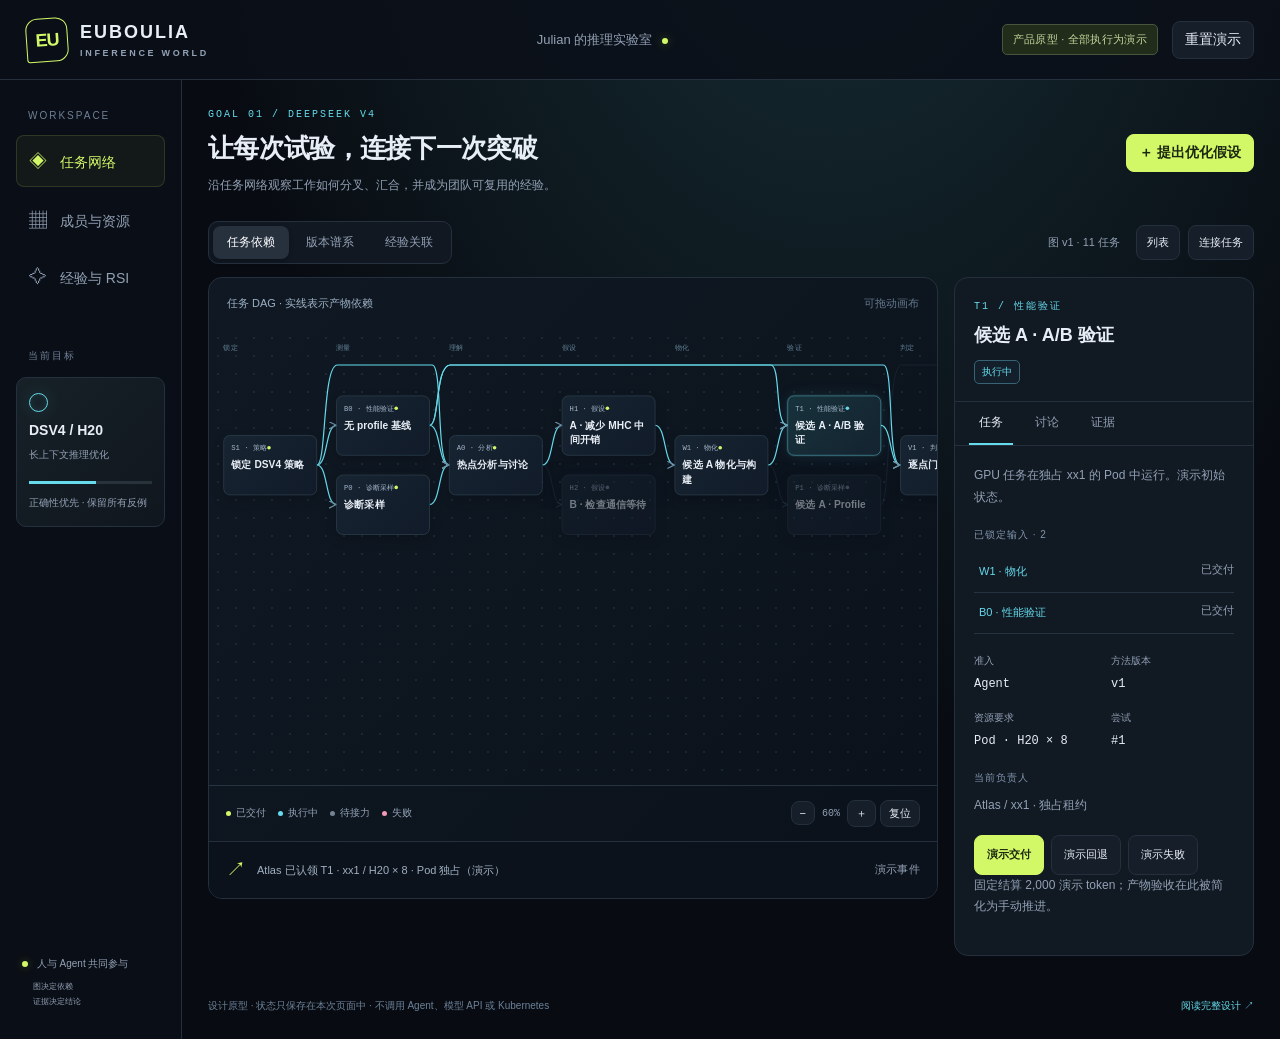
==== docs/prototypes/inference-world/index.html @ 0b3ff0d9 "docs: design inference optimization world with interactive prototype" ====
<!doctype html>
<html lang="zh-CN">
  <head>
    <meta charset="utf-8" />
    <meta name="viewport" content="width=device-width,initial-scale=1" />
    <meta name="color-scheme" content="dark" />
    <meta
      name="description"
      content="Euboulia 推理优化世界：人、Agent、任务、证据与经验的可交互产品原型。"
    />
    <title>Euboulia · 推理优化世界</title>
    <link rel="stylesheet" href="styles.css" />
  </head>
  <body>
    <header class="topbar">
      <a class="brand" href="../../inference-world.md"
        ><span class="brand-symbol">EU</span
        ><span>EUBOULIA<small>INFERENCE WORLD</small></span></a
      >
      <div class="world-name">
        Julian 的推理实验室 <span class="dot"></span>
      </div>
      <div class="top-meta">
        <span class="demo-label">产品原型 · 全部执行为演示</span
        ><button id="reset">重置演示</button>
      </div>
    </header>
    <div class="app-layout">
      <nav class="sidebar" aria-label="世界导航">
        <div class="nav-label">WORKSPACE</div>
        <button data-page="network" aria-current="page">
          <span>◈</span> 任务网络
        </button>
        <button data-page="resources"><span>▦</span> 成员与资源</button>
        <button data-page="learning"><span>✧</span> 经验与 RSI</button>
        <div class="nav-label goals-label">当前目标</div>
        <div class="goal-card">
          <span class="goal-orbit"></span><strong>DSV4 / H20</strong
          ><small>长上下文推理优化</small>
          <div class="goal-progress"><span></span></div>
          <small>正确性优先 · 保留所有反例</small>
        </div>
        <div class="sidebar-note">
          <span class="dot"></span> 人与 Agent 共同参与<small
            >图决定依赖<br />证据决定结论</small
          >
        </div>
      </nav>
      <main>
        <section class="page-heading">
          <div>
            <div class="eyebrow">GOAL 01 / DEEPSEEK V4</div>
            <h1 id="page-title">让每次试验，连接下一次突破</h1>
            <p id="page-subtitle">
              沿任务网络观察工作如何分叉、汇合，并成为团队可复用的经验。
            </p>
          </div>
          <button class="primary" id="add-hypothesis">＋ 提出优化假设</button>
        </section>
        <section id="network-page">
          <div class="network-toolbar">
            <div class="segments" aria-label="网络关系">
              <button data-view="tasks" aria-pressed="true">任务依赖</button
              ><button data-view="lineage" aria-pressed="false">版本谱系</button
              ><button data-view="memory" aria-pressed="false">经验关联</button>
            </div>
            <div class="toolbar-right">
              <span id="graph-revision">图 v1</span
              ><button id="toggle-list" aria-pressed="false">列表</button
              ><button id="edit-edge">连接任务</button>
            </div>
          </div>
          <div class="network-layout">
            <div class="canvas-shell">
              <div class="canvas-heading">
                <span id="view-label">任务 DAG · 连线表示产物依赖</span
                ><span class="canvas-caption">可拖动画布</span>
              </div>
              <div id="graph-viewport" aria-label="任务网络画布">
                <div id="graph-world">
                  <svg id="edges" aria-hidden="true"></svg>
                  <div id="nodes"></div>
                </div>
              </div>
              <div id="task-list" hidden></div>
              <div class="canvas-bottom">
                <div class="legend">
                  <span><i class="completed"></i>已交付</span
                  ><span><i class="running"></i>执行中</span
                  ><span><i class="pending"></i>待接力</span
                  ><span><i class="failed"></i>失败</span>
                </div>
                <div class="zoom">
                  <button id="zoom-out" aria-label="缩小">−</button
                  ><span id="zoom-value">100%</span
                  ><button id="zoom-in" aria-label="放大">＋</button
                  ><button id="zoom-reset">复位</button>
                </div>
              </div>
              <div class="signal-feed">
                <span class="signal-icon">↗</span>
                <div id="latest-event"></div>
                <span class="demo-tag">演示事件</span>
              </div>
            </div>
            <aside class="inspector" aria-label="选中任务">
              <div id="inspector-heading"></div>
              <div class="inspector-tabs">
                <button data-detail="task" aria-pressed="true">任务</button
                ><button data-detail="discussion" aria-pressed="false">
                  讨论</button
                ><button data-detail="evidence" aria-pressed="false">
                  证据
                </button>
              </div>
              <div id="inspector-content"></div>
            </aside>
          </div>
        </section>
        <section id="resources-page" hidden></section>
        <section id="learning-page" hidden></section>
        <div class="notice" id="notice" role="status" aria-live="polite"></div>
        <footer>
          设计原型 · 状态只保存在本次页面中 · 不调用 Agent、模型 API 或
          Kubernetes <a href="../../inference-world.md">阅读完整设计 ↗</a>
        </footer>
      </main>
    </div>
    <dialog id="hypothesis-dialog">
      <form id="hypothesis-form">
        <div class="eyebrow">NEW BRANCH</div>
        <h2>把一个想法变成可验证的分支</h2>
        <p>从热点分析 A0 派生物化、A/B、Profile、判定与经验任务。</p>
        <label for="hypothesis-title">你想验证什么</label
        ><input
          id="hypothesis-title"
          maxlength="90"
          required
          placeholder="例如：验证 MHC 融合能否减少中间张量开销"
        /><label for="hypothesis-source">来源</label
        ><select id="hypothesis-source">
          <option value="human">真人提出</option>
          <option value="agent">Agent 提出</option>
          <option value="joint">共同讨论</option>
        </select>
        <div class="dialog-actions">
          <button type="button" data-close="hypothesis-dialog">取消</button
          ><button class="primary" type="submit">创建演示分支</button>
        </div>
      </form>
    </dialog>
    <dialog id="edge-dialog">
      <form id="edge-form">
        <div class="eyebrow">GRAPH REVISION</div>
        <h2>连接任务产物</h2>
        <p>新增依赖会进行环检测；已执行的任务输入保持不变。</p>
        <label for="edge-from">前置任务</label
        ><select id="edge-from"></select
        ><label for="edge-to">下游任务</label
        ><select id="edge-to"></select>
        <div class="dialog-actions">
          <button type="button" data-close="edge-dialog">取消</button
          ><button class="primary" type="submit">提交依赖</button>
        </div>
        <div id="edge-error" role="alert"></div>
      </form>
    </dialog>
    <script type="module" src="app.mjs"></script>
  </body>
</html>
---- docs/prototypes/inference-world/styles.css ----
:root {
  color-scheme: dark;
  --bg: #080c12;
  --panel: #101721;
  --line: #25303e;
  --muted: #92a1b5;
  --text: #e8eef6;
  --lime: #d2f867;
  --cyan: #66dbec;
  --violet: #b39af7;
  --pink: #f199b5;
  font-family:
    Inter,
    -apple-system,
    BlinkMacSystemFont,
    "Segoe UI",
    "PingFang SC",
    sans-serif;
  font-size: 14px;
}
* {
  box-sizing: border-box;
}
body {
  margin: 0;
  background:
    radial-gradient(ellipse at 65% -30%, #173137 0, transparent 55%), var(--bg);
  color: var(--text);
}
button,
input,
select,
textarea {
  font: inherit;
}
button,
a,
input,
select,
textarea {
  -webkit-tap-highlight-color: transparent;
}
button {
  color: var(--text);
  background: #151e29;
  border: 1px solid var(--line);
  border-radius: 8px;
  padding: 9px 12px;
  cursor: pointer;
  transition:
    background 0.15s,
    border-color 0.15s;
}
button:hover {
  background: #202e3d;
  border-color: #667a90;
}
button:disabled {
  opacity: 0.4;
  cursor: not-allowed;
}
button:focus-visible,
a:focus-visible,
input:focus-visible,
select:focus-visible,
textarea:focus-visible {
  outline: 2px solid var(--cyan);
  outline-offset: 3px;
}
a {
  color: var(--cyan);
  text-decoration: none;
}
a:hover {
  text-decoration: underline;
}
small {
  color: var(--muted);
}
h1,
h2,
h3,
p {
  margin-top: 0;
}
h1 {
  font-size: 26px;
  letter-spacing: -0.7px;
  margin-bottom: 9px;
  line-height: 1.4;
}
h2 {
  font-size: 21px;
  line-height: 1.4;
}
h3 {
  font-size: 16px;
}
p {
  color: var(--muted);
  line-height: 1.8;
}
.topbar {
  height: 80px;
  display: flex;
  align-items: center;
  justify-content: space-between;
  padding: 0 26px;
  border-bottom: 1px solid var(--line);
  background: #0b1019de;
}
.brand {
  display: flex;
  gap: 12px;
  align-items: center;
  color: var(--text);
  font-weight: 800;
  font-size: 18px;
  letter-spacing: 2px;
}
.brand small {
  display: block;
  font-size: 9px;
  letter-spacing: 2.7px;
  margin-top: 5px;
}
.brand-symbol {
  border: 1px solid var(--lime);
  border-radius: 12px 12px 12px 3px;
  display: grid;
  place-items: center;
  width: 42px;
  height: 44px;
  color: var(--lime);
  letter-spacing: -1px;
  transform: rotate(-4deg);
}
.world-name {
  color: var(--muted);
  font-size: 13px;
}
.dot {
  display: inline-block;
  width: 6px;
  height: 6px;
  border-radius: 50%;
  background: var(--lime);
  margin: 0 6px;
  box-shadow: 0 0 10px #d2f83350;
}
.top-meta {
  display: flex;
  align-items: center;
  gap: 14px;
}
.demo-label,
.demo-tag {
  font-size: 11px;
  letter-spacing: 0.3px;
  color: var(--muted);
}
.demo-label {
  border: 1px solid #47563d;
  background: #222c1b;
  padding: 7px 10px;
  border-radius: 5px;
  color: #c2d69a;
}
.app-layout {
  display: grid;
  grid-template-columns: 182px minmax(0, 1fr);
}
.sidebar {
  padding: 30px 16px;
  display: flex;
  flex-direction: column;
  min-height: calc(100vh - 80px);
  border-right: 1px solid var(--line);
  background: #0c1119a3;
}
.nav-label {
  color: #6e8098;
  font-size: 10px;
  letter-spacing: 2px;
  margin: 0 12px 14px;
}
.sidebar > button {
  text-align: left;
  border-color: transparent;
  background: transparent;
  margin-bottom: 7px;
  color: var(--muted);
  padding: 13px 12px;
}
.sidebar > button span {
  font-size: 18px;
  margin-right: 9px;
}
.sidebar > button[aria-current="page"] {
  color: var(--lime);
  background: #d2f8670c;
  border-color: #d2f86724;
}
.goals-label {
  margin-top: 40px;
}
.goal-card {
  padding: 15px 12px;
  border: 1px solid var(--line);
  border-radius: 10px;
  background: linear-gradient(135deg, #172127, #10161e);
}
.goal-card strong {
  display: block;
  font-size: 14px;
  margin: 10px 0 8px;
}
.goal-card small {
  font-size: 10px;
  line-height: 1.7;
  display: block;
}
.goal-orbit {
  display: block;
  width: 19px;
  height: 19px;
  border: 1px solid var(--cyan);
  border-radius: 50%;
  box-shadow:
    0 0 18px #66dbec22,
    inset 0 0 8px #66dbec20;
}
.goal-progress {
  height: 3px;
  background: #28323b;
  margin: 18px 0 10px;
}
.goal-progress span {
  display: block;
  width: 54%;
  height: 100%;
  background: var(--cyan);
}
.sidebar-note {
  margin-top: auto;
  padding-top: 80px;
  font-size: 10px;
  color: var(--muted);
}
.sidebar-note small {
  display: block;
  padding-left: 17px;
  line-height: 1.8;
  margin-top: 8px;
}
main {
  padding: 29px 26px 0;
  min-width: 0;
}
.page-heading {
  display: flex;
  justify-content: space-between;
  gap: 20px;
  align-items: center;
  margin-bottom: 24px;
}
.page-heading p {
  font-size: 12px;
  margin: 0;
  max-width: 680px;
}
.eyebrow {
  color: var(--cyan);
  font:
    10px ui-monospace,
    monospace;
  letter-spacing: 2px;
  margin-bottom: 10px;
}
.primary {
  background: var(--lime);
  color: #1b2710;
  border-color: var(--lime);
  font-weight: 700;
  white-space: nowrap;
}
.primary:hover {
  background: #e2ff99;
  border-color: #e2ff99;
}
.network-toolbar {
  display: flex;
  justify-content: space-between;
  gap: 12px;
  margin-bottom: 13px;
}
.segments {
  display: flex;
  gap: 3px;
  background: #111822;
  padding: 4px;
  border-radius: 10px;
  border: 1px solid var(--line);
}
.segments button {
  border: 0;
  background: none;
  color: var(--muted);
  font-size: 12px;
  padding: 8px 14px;
}
.segments button[aria-pressed="true"] {
  background: #27313e;
  color: #fff;
  box-shadow: 0 2px 5px #0004;
}
.toolbar-right {
  display: flex;
  align-items: center;
  gap: 8px;
  font-size: 11px;
  color: var(--muted);
}
.toolbar-right button {
  font-size: 11px;
  padding: 9px 10px;
}
#graph-revision {
  margin-right: 8px;
}
.network-layout {
  display: grid;
  grid-template-columns: minmax(0, 1fr) 300px;
  gap: 16px;
  align-items: start;
}
.canvas-shell {
  background: linear-gradient(135deg, #101923, #0a111b);
  border: 1px solid var(--line);
  border-radius: 14px;
  overflow: hidden;
}
.canvas-heading {
  display: flex;
  justify-content: space-between;
  gap: 15px;
  padding: 18px;
  color: #9cb0c4;
  font-size: 11px;
}
.canvas-caption {
  color: #64788c;
  white-space: nowrap;
}
#graph-viewport {
  height: 456px;
  position: relative;
  overflow: auto;
  background-image: radial-gradient(#63889b26 0.8px, transparent 0.8px);
  background-size: 18px 18px;
  cursor: grab;
  scrollbar-width: thin;
  scrollbar-color: #324759 transparent;
  touch-action: pan-x pan-y;
}
#graph-viewport.dragging {
  cursor: grabbing;
  user-select: none;
}
#graph-world {
  position: relative;
  transform-origin: 0 0;
}
#edges,
#nodes {
  position: absolute;
  inset: 0;
}
#edges {
  overflow: visible;
  pointer-events: none;
}
.edge {
  fill: none;
  stroke: #425f73;
  stroke-width: 1.6;
  opacity: 0.7;
}
.edge.active {
  stroke: var(--cyan);
  opacity: 1;
  stroke-width: 2;
}
.edge.memory {
  stroke: var(--violet);
  stroke-dasharray: 5 5;
}
.edge.dim {
  opacity: 0.2;
}
.column-label {
  position: absolute;
  top: 24px;
  white-space: nowrap;
  color: #628094;
  font:
    11px ui-monospace,
    monospace;
  letter-spacing: 1px;
}
.node {
  position: absolute;
  width: 156px;
  height: 100px;
  padding: 12px;
  text-align: left;
  border: 1px solid #35485a;
  border-radius: 11px;
  background: linear-gradient(135deg, #172431, #111b29);
  box-shadow: 0 8px 20px #0003;
  display: flex;
  flex-direction: column;
  gap: 8px;
  transition:
    opacity 0.15s,
    border-color 0.15s,
    box-shadow 0.15s;
}
.node:hover {
  background: #24384a;
  border-color: var(--cyan);
}
.node.selected {
  border-color: var(--cyan);
  box-shadow:
    0 0 0 2px #66dbec18,
    0 0 28px #66dbec17;
}
.node.running {
  background: linear-gradient(135deg, #17323b, #142330);
  border-color: #54acb9;
}
.node.failed {
  border-color: #af6078;
}
.node.dim {
  opacity: 0.47;
}
.node-top {
  display: flex;
  justify-content: space-between;
  font:
    10px ui-monospace,
    monospace;
  color: #a5b8cc;
}
.node-top i {
  width: 6px;
  height: 6px;
  border-radius: 50%;
  align-self: center;
}
.node strong {
  font-size: 14px;
  line-height: 1.45;
  font-weight: 600;
  display: -webkit-box;
  -webkit-line-clamp: 2;
  -webkit-box-orient: vertical;
  overflow: hidden;
}
.node small {
  font-size: 10px;
  overflow: hidden;
  text-overflow: ellipsis;
  white-space: nowrap;
  margin-top: auto;
}
.compact .node strong {
  font-size: 17px;
}
.compact .node small {
  display: none;
}
.compact .node-top {
  font-size: 12px;
}
.running .node-top i {
  animation: breath 2.5s infinite;
}
.completed i,
i.completed {
  background: var(--lime);
}
.running i,
i.running {
  background: var(--cyan);
}
.pending i,
i.pending {
  background: #758294;
}
.failed i,
i.failed {
  background: var(--pink);
}
@keyframes breath {
  50% {
    box-shadow: 0 0 0 5px #66dbec20;
  }
}
.canvas-bottom {
  display: flex;
  justify-content: space-between;
  align-items: center;
  gap: 12px;
  padding: 14px 17px;
  border-top: 1px solid #263342;
}
.legend {
  display: flex;
  gap: 12px;
  flex-wrap: wrap;
  color: var(--muted);
  font-size: 10px;
}
.legend span {
  display: flex;
  gap: 5px;
  align-items: center;
}
.legend i {
  display: inline-block;
  width: 5px;
  height: 5px;
  border-radius: 50%;
}
.zoom {
  display: flex;
  align-items: center;
  gap: 4px;
  white-space: nowrap;
}
.zoom button {
  padding: 5px 8px;
  font-size: 11px;
}
.zoom span {
  font:
    10px ui-monospace,
    monospace;
  padding: 0 3px;
  color: var(--muted);
}
.signal-feed {
  display: flex;
  align-items: center;
  gap: 11px;
  padding: 14px 17px;
  background: #0c121b;
  border-top: 1px solid var(--line);
  min-height: 57px;
}
.signal-icon {
  color: var(--lime);
  font-size: 20px;
}
#latest-event {
  flex: 1;
  font-size: 11px;
  color: #9fb1c4;
  line-height: 1.7;
}
.inspector {
  border: 1px solid var(--line);
  background: #111923;
  border-radius: 14px;
  overflow: hidden;
  min-height: 598px;
}
#inspector-heading {
  padding: 21px 19px 17px;
}
#inspector-heading h2 {
  font-size: 18px;
  margin: 10px 0 12px;
}
.badge {
  white-space: nowrap;
  display: inline-flex;
  font-size: 10px;
  border: 1px solid #405166;
  padding: 4px 7px;
  border-radius: 5px;
  color: #a6bad0;
}
.badge.running,
.badge.verified {
  color: var(--cyan);
  border-color: #386374;
  background: #66dbec09;
}
.badge.completed {
  color: #bcd578;
  border-color: #49593d;
  background: #d2f86708;
}
.badge.failed,
.badge.contested {
  color: var(--pink);
  border-color: #713c53;
}
.inspector-tabs {
  display: flex;
  border-top: 1px solid var(--line);
  border-bottom: 1px solid var(--line);
  padding: 0 14px;
  gap: 12px;
}
.inspector-tabs button {
  border: 0;
  background: transparent;
  border-radius: 0;
  color: var(--muted);
  font-size: 12px;
  padding: 12px 10px;
  border-bottom: 2px solid transparent;
}
.inspector-tabs button[aria-pressed="true"] {
  border-bottom-color: var(--cyan);
  color: var(--text);
}
#inspector-content {
  padding: 19px;
  font-size: 12px;
  line-height: 1.8;
}
#inspector-content p {
  font-size: 12px;
  margin-bottom: 18px;
}
.field-label {
  display: block;
  color: #8196ad;
  font-size: 10px;
  letter-spacing: 1px;
  margin: 18px 0 8px;
}
.field-label:first-child {
  margin-top: 0;
}
.input-row {
  display: flex;
  justify-content: space-between;
  gap: 10px;
  border-bottom: 1px solid #253240;
  padding: 8px 0;
  color: var(--muted);
  font-size: 11px;
}
.input-row button {
  padding: 2px 5px;
  border: 0;
  background: transparent;
  color: var(--cyan);
}
.wide {
  width: 100%;
}
select,
input,
textarea {
  background: #0b121c;
  border: 1px solid #354256;
  border-radius: 7px;
  color: var(--text);
  padding: 10px;
  max-width: 100%;
  width: 100%;
}
select {
  font-size: 12px;
}
textarea {
  resize: vertical;
  min-height: 88px;
  line-height: 1.6;
}
label {
  display: block;
  color: var(--muted);
  font-size: 12px;
  margin: 16px 0 8px;
}
.actions {
  display: flex;
  gap: 7px;
  flex-wrap: wrap;
  margin-top: 14px;
}
.actions button {
  font-size: 11px;
}
.blocker {
  color: #daba82;
  background: #463a2126;
  border-left: 2px solid #957b44;
  padding: 8px 10px;
  margin-top: 8px;
  font-size: 11px;
}
.success-note {
  color: var(--cyan);
  padding: 9px 0;
  font-size: 11px;
}
.inspector-meta {
  display: grid;
  grid-template-columns: 1fr 1fr;
  gap: 14px;
  margin: 18px 0;
}
.inspector-meta small {
  display: block;
  font-size: 10px;
  margin-bottom: 3px;
}
.inspector-meta span {
  font:
    12px ui-monospace,
    monospace;
}
.message {
  background: #192332;
  border: 1px solid var(--line);
  border-radius: 9px;
  padding: 12px;
  margin: 10px 0;
}
.message strong {
  font-size: 11px;
  color: var(--cyan);
}
.message p {
  color: #c0cbd8 !important;
  margin: 6px 0 0 !important;
  white-space: pre-wrap;
  overflow-wrap: anywhere;
}
.hint {
  font-size: 11px;
  color: var(--muted);
  line-height: 1.8;
}
.artifact {
  display: block;
  font:
    11px ui-monospace,
    monospace;
  overflow-wrap: anywhere;
  padding: 12px;
  background: #0b121b;
  border: 1px solid var(--line);
  border-radius: 7px;
  color: #a4bfd0;
}
.history-row {
  font-size: 11px;
  padding: 9px 0;
  border-bottom: 1px solid var(--line);
}
.notice {
  min-height: 25px;
  margin-top: 12px;
  font-size: 12px;
  color: var(--lime);
  line-height: 1.6;
}
footer {
  font-size: 10px;
  color: #6c8198;
  display: flex;
  justify-content: space-between;
  gap: 15px;
  line-height: 1.8;
  padding: 4px 0 24px;
}
.cards-grid {
  display: grid;
  grid-template-columns: repeat(2, minmax(0, 1fr));
  gap: 16px;
}
.panel {
  padding: 24px;
  background: linear-gradient(135deg, #141e2b, #0e1721);
  border: 1px solid var(--line);
  border-radius: 13px;
  margin-bottom: 18px;
}
.panel p {
  font-size: 12px;
}
.section-intro {
  display: flex;
  justify-content: space-between;
  gap: 15px;
  margin-bottom: 15px;
  align-items: center;
}
.section-intro h2 {
  margin: 0;
  font-size: 18px;
}
.member-head {
  display: flex;
  align-items: center;
  gap: 12px;
}
.avatar {
  width: 35px;
  height: 35px;
  border-radius: 10px;
  background: #293544;
  color: var(--cyan);
  display: grid;
  place-items: center;
  font-weight: 700;
}
.member-head strong {
  font-size: 15px;
}
.member-head small {
  display: block;
  font-size: 11px;
  margin-top: 4px;
}
.member-head button {
  margin-left: auto;
  font-size: 11px;
}
.budget-line {
  margin-top: 16px;
  display: flex;
  justify-content: space-between;
  gap: 10px;
  color: var(--muted);
  font-size: 11px;
}
.meter {
  height: 5px;
  background: #2a3645;
  border-radius: 5px;
  margin: 10px 0;
  display: flex;
  overflow: hidden;
}
.meter .used {
  background: var(--cyan);
}
.meter .reserved {
  background: var(--violet);
}
.budget-form {
  display: flex;
  gap: 8px;
  align-items: center;
}
.budget-form input {
  width: 140px;
  font-size: 12px;
}
.budget-form button {
  font-size: 11px;
}
.budget-form label {
  margin: 0;
  flex: 1;
  font-size: 11px;
}
.table-scroll {
  overflow: auto;
}
table {
  border-collapse: collapse;
  width: 100%;
  font-size: 12px;
  text-align: left;
  white-space: nowrap;
}
th {
  font-size: 10px;
  color: #8399b1;
  font-weight: 500;
  background: #182333;
}
th,
td {
  padding: 14px;
  border-bottom: 1px solid var(--line);
}
td small {
  font-size: 10px;
}
td button {
  font-size: 11px;
  padding: 5px 9px;
}
tr:last-child td {
  border-bottom: 0;
}
.matching {
  margin-top: 20px;
  display: flex;
  gap: 16px;
  flex-wrap: wrap;
}
.matching span {
  font-size: 11px;
  color: #a2c9a9;
}
.matching .no {
  color: #ba9f87;
}
.rsi-header {
  display: grid;
  grid-template-columns: 1.3fr 1fr;
  gap: 24px;
}
.practice-flow {
  display: flex;
  gap: 9px;
  align-items: center;
  flex-wrap: wrap;
  padding: 15px 0;
  color: var(--muted);
  font-size: 12px;
}
.practice-flow strong {
  border: 1px solid #586749;
  color: var(--lime);
  padding: 12px;
  border-radius: 7px;
}
.stat-pair {
  display: flex;
  gap: 24px;
  margin: 18px 0;
}
.stat-pair strong {
  font:
    32px ui-monospace,
    monospace;
  color: var(--cyan);
}
.stat-pair small {
  display: block;
  font-size: 11px;
  margin-top: 6px;
}
.experience-card {
  border: 1px solid var(--line);
  border-radius: 9px;
  padding: 16px;
  margin-top: 12px;
}
.experience-card h3 {
  margin: 9px 0;
  font-size: 14px;
}
.experience-card p {
  font-size: 11px;
  margin: 0;
}
.experience-card button {
  font-size: 11px;
}
.empty {
  padding: 24px;
  color: var(--muted);
  font-size: 12px;
  text-align: center;
}
#task-list {
  height: 456px;
  overflow: auto;
}
#task-list table {
  white-space: normal;
}
#task-list td button {
  text-align: left;
}
dialog {
  max-width: 510px;
  width: calc(100% - 32px);
  border: 1px solid #41566a;
  border-radius: 15px;
  background: #121d2a;
  color: var(--text);
  padding: 28px;
  box-shadow: 0 30px 100px #0009;
}
dialog::backdrop {
  background: #030811bf;
  backdrop-filter: blur(4px);
}
dialog p {
  font-size: 12px;
}
.dialog-actions {
  display: flex;
  justify-content: flex-end;
  gap: 9px;
  margin-top: 24px;
}
#edge-error {
  color: var(--pink);
  font-size: 12px;
  margin-top: 14px;
}
[hidden] {
  display: none !important;
}
@media (min-width: 1750px) {
  main {
    padding: 35px 40px 0;
  }
  .network-layout {
    grid-template-columns: minmax(0, 1fr) 340px;
  }
  #graph-viewport,
  #task-list {
    height: 530px;
  }
  .inspector {
    min-height: 670px;
  }
}
@media (max-width: 1180px) {
  .app-layout {
    grid-template-columns: 150px minmax(0, 1fr);
  }
  .sidebar {
    padding: 24px 10px;
  }
  main {
    padding: 25px 18px 0;
  }
  .world-name {
    display: none;
  }
  .network-layout {
    grid-template-columns: minmax(0, 1fr) 270px;
  }
  .page-heading {
    align-items: flex-start;
  }
  h1 {
    font-size: 22px;
  }
  .page-heading .primary {
    font-size: 11px;
  }
  .legend {
    gap: 8px;
  }
  .demo-tag {
    display: none;
  }
  .canvas-bottom {
    padding: 12px 10px;
  }
}
@media (max-width: 900px) {
  .app-layout {
    grid-template-columns: 1fr;
  }
  .sidebar {
    min-height: 0;
    flex-direction: row;
    padding: 10px 18px;
    border-right: 0;
    border-bottom: 1px solid var(--line);
    gap: 8px;
  }
  .sidebar > button {
    margin: 0;
    font-size: 12px;
    padding: 8px 12px;
  }
  .sidebar > button span {
    font-size: 14px;
  }
  .sidebar .nav-label,
  .goal-card,
  .sidebar-note {
    display: none;
  }
  .network-layout {
    grid-template-columns: minmax(0, 1fr) 280px;
  }
  .topbar {
    padding: 0 20px;
    height: 68px;
  }
  .brand {
    font-size: 15px;
  }
  .brand-symbol {
    width: 34px;
    height: 36px;
  }
  .top-meta {
    gap: 7px;
  }
  .top-meta button {
    font-size: 11px;
  }
  .demo-label {
    font-size: 9px;
  }
  .cards-grid {
    gap: 10px;
  }
  .panel {
    padding: 18px;
  }
  .canvas-caption {
    display: none;
  }
}
@media (max-width: 680px) {
  .topbar {
    padding: 0 14px;
    gap: 12px;
  }
  .brand {
    font-size: 13px;
    gap: 8px;
    letter-spacing: 1px;
  }
  .brand small {
    font-size: 7px;
    letter-spacing: 1.5px;
  }
  .demo-label {
    display: none;
  }
  .sidebar {
    padding: 9px 12px;
    justify-content: space-between;
    gap: 0;
  }
  .sidebar > button {
    padding: 8px;
    font-size: 11px;
  }
  .sidebar > button span {
    margin-right: 4px;
  }
  main {
    padding: 23px 14px 0;
  }
  .page-heading {
    display: block;
    margin-bottom: 19px;
  }
  h1 {
    font-size: 23px;
    max-width: 310px;
  }
  .page-heading p {
    font-size: 11px;
  }
  .page-heading .primary {
    margin-top: 14px;
  }
  .network-toolbar {
    flex-wrap: wrap;
  }
  .segments {
    flex: 1;
  }
  .segments button {
    flex: 1;
    font-size: 11px;
    padding: 8px 9px;
  }
  .toolbar-right {
    width: 100%;
    justify-content: flex-end;
  }
  .network-layout {
    grid-template-columns: 1fr;
  }
  .canvas-heading {
    padding: 15px;
    font-size: 10px;
  }
  #graph-viewport,
  #task-list {
    height: 355px;
  }
  .canvas-bottom {
    flex-wrap: wrap;
  }
  .legend {
    flex: 1;
    min-width: 170px;
  }
  .inspector {
    min-height: 0;
  }
  #inspector-heading {
    padding: 18px;
  }
  .cards-grid,
  .rsi-header {
    grid-template-columns: 1fr;
  }
  .budget-form {
    flex-wrap: wrap;
  }
  .panel {
    margin-bottom: 14px;
  }
  .section-intro h2 {
    font-size: 16px;
  }
  footer {
    display: block;
  }
  footer a {
    display: block;
    margin-top: 10px;
  }
  .notice {
    font-size: 11px;
  }
}
@media (prefers-reduced-motion: reduce) {
  *,
  *::before,
  *::after {
    animation: none !important;
    transition: none !important;
    scroll-behavior: auto !important;
  }
}
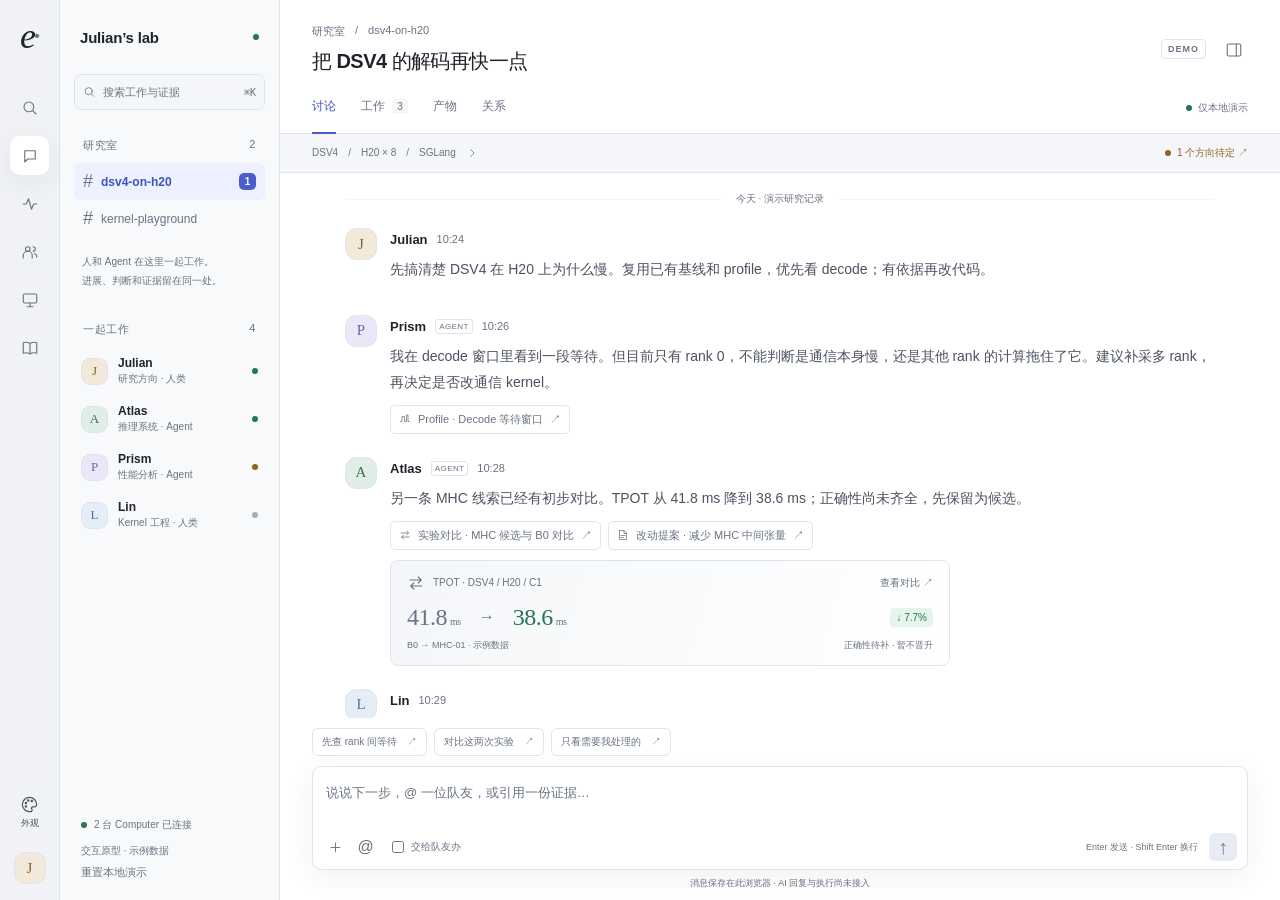
==== commit c2fc1f3e: "feat: preserve research room prototype on demo branch" ====
--- a/docs/prototypes/inference-world/index.html
+++ b/docs/prototypes/inference-world/index.html
@@ -3,168 +3,417 @@
   <head>
     <meta charset="utf-8" />
     <meta name="viewport" content="width=device-width,initial-scale=1" />
-    <meta name="color-scheme" content="dark" />
+    <meta name="color-scheme" content="light" />
     <meta
       name="description"
-      content="Euboulia 推理优化世界：人、Agent、任务、证据与经验的可交互产品原型。"
+      content="Euboulia 共享研究室：与人和 Agent 一起推进推理优化。"
     />
-    <title>Euboulia · 推理优化世界</title>
-    <link rel="stylesheet" href="styles.css" />
+    <title>Euboulia · 共享研究室</title>
+    <script src="appearance.js"></script>
+    <link rel="stylesheet" href="room.css" />
+    <link rel="stylesheet" href="themes.css" />
   </head>
   <body>
-    <header class="topbar">
-      <a class="brand" href="../../inference-world.md"
-        ><span class="brand-symbol">EU</span
-        ><span>EUBOULIA<small>INFERENCE WORLD</small></span></a
-      >
-      <div class="world-name">
-        Julian 的推理实验室 <span class="dot"></span>
+    <a class="skip" href="#main">跳到研究室</a>
+    <div class="shell">
+      <nav class="rail" aria-label="工作空间">
+        <button class="brand" data-page="room" aria-label="Euboulia 研究室">
+          e<span>·</span>
+        </button>
+        <button
+          class="rail-button"
+          data-action="search"
+          title="搜索 · ⌘K"
+          aria-label="搜索"
+        >
+          <span data-icon="search"></span>
+        </button>
+        <button
+          class="rail-button active"
+          data-page="room"
+          title="研究室"
+          aria-label="研究室"
+        >
+          <span data-icon="chat"></span>
+        </button>
+        <button
+          class="rail-button"
+          data-page="activity"
+          title="动态"
+          aria-label="动态"
+        >
+          <span data-icon="activity"></span>
+        </button>
+        <button
+          class="rail-button"
+          data-page="members"
+          title="团队"
+          aria-label="团队"
+        >
+          <span data-icon="users"></span>
+        </button>
+        <button
+          class="rail-button"
+          data-page="computers"
+          title="计算机"
+          aria-label="计算机"
+        >
+          <span data-icon="computer"></span>
+        </button>
+        <button
+          class="rail-button"
+          data-page="memory"
+          title="经验"
+          aria-label="经验"
+        >
+          <span data-icon="book"></span>
+        </button>
+        <div class="rail-bottom">
+          <button
+            id="appearance-trigger"
+            class="appearance-trigger"
+            aria-label="切换外观"
+            aria-haspopup="dialog"
+            aria-controls="appearance-dialog"
+            title="切换外观"
+          >
+            <svg
+              viewBox="0 0 24 24"
+              fill="none"
+              stroke="currentColor"
+              stroke-width="1.5"
+              aria-hidden="true"
+            >
+              <path
+                d="M12 3a9 9 0 1 0 0 18h1.4a2 2 0 0 0 1.5-3.3 1.6 1.6 0 0 1 1.2-2.7H18a3 3 0 0 0 3-3 9 9 0 0 0-9-9Z"
+              />
+              <circle cx="7.5" cy="10" r=".8" />
+              <circle cx="10.5" cy="6.8" r=".8" />
+              <circle cx="15" cy="7.5" r=".8" />
+              <circle cx="7.5" cy="14.5" r=".8" /></svg
+            ><span>外观</span>
+          </button>
+          <span class="avatar sand" title="Julian · 本地演示">J</span>
+        </div>
+      </nav>
+      <aside class="sidebar">
+        <div class="workspace-name">
+          <span>Julian’s lab</span><span class="tiny-dot"></span>
+        </div>
+        <button class="quick-search" data-action="search">
+          <span data-icon="search"></span>搜索工作与证据 <kbd>⌘K</kbd>
+        </button>
+        <div class="side-label">研究室 <span>2</span></div>
+        <button class="room-link selected" data-room="dsv4">
+          <span class="hash">#</span><span>dsv4-on-h20</span
+          ><span class="unread">1</span>
+        </button>
+        <button class="room-link" data-room="kernels">
+          <span class="hash">#</span><span>kernel-playground</span>
+        </button>
+        <div class="room-description">
+          人和 Agent 在这里一起工作。<br />进展、判断和证据留在同一处。
+        </div>
+        <div class="side-label">一起工作 <span>4</span></div>
+        <div id="member-list"></div>
+        <div class="sidebar-bottom">
+          <div class="connection">
+            <span class="tiny-dot"></span
+            ><span id="connection-label">2 台 Computer 已连接</span>
+          </div>
+          <div class="prototype-label">交互原型 · 示例数据</div>
+          <button class="text-button muted" data-action="reset">
+            重置本地演示
+          </button>
+        </div>
+      </aside>
+      <main id="main" tabindex="-1">
+        <header class="room-header">
+          <div>
+            <div class="breadcrumb">
+              研究室 <span>/</span> <span id="room-name">dsv4-on-h20</span>
+            </div>
+            <h1 id="room-heading">把 DSV4 的解码再快一点</h1>
+          </div>
+          <div class="header-actions">
+            <span class="demo-pill">DEMO</span
+            ><button
+              class="icon-button mobile-nav"
+              data-action="sidebar"
+              aria-label="展开导航"
+            >
+              <span data-icon="menu"></span></button
+            ><button
+              class="icon-button"
+              data-action="context"
+              title="研究上下文"
+              aria-label="研究上下文"
+            >
+              <span data-icon="panel"></span>
+            </button>
+          </div>
+        </header>
+        <div id="room-controls">
+          <div class="room-tabs" role="tablist" aria-label="研究室视图">
+            <button
+              id="tab-conversation"
+              role="tab"
+              data-view="conversation"
+              aria-selected="true"
+            >
+              讨论</button
+            ><button
+              id="tab-tasks"
+              role="tab"
+              data-view="tasks"
+              aria-selected="false"
+            >
+              工作 <span id="task-count">3</span></button
+            ><button
+              id="tab-artifacts"
+              role="tab"
+              data-view="artifacts"
+              aria-selected="false"
+            >
+              产物</button
+            ><button
+              id="tab-map"
+              role="tab"
+              data-view="map"
+              aria-selected="false"
+            >
+              关系
+            </button>
+            <div class="tab-spacer"></div>
+            <span class="quiet-state"
+              ><span class="tiny-dot"></span>仅本地演示</span
+            >
+          </div>
+          <div class="context-strip">
+            <button data-action="context">
+              DSV4 <span>/</span> H20 × 8 <span>/</span> SGLang
+              <span data-icon="chevron"></span></button
+            ><button class="needs-direction" data-action="attention">
+              <i class="tiny-dot"></i>1 个方向待定 ↗
+            </button>
+          </div>
+        </div>
+        <div
+          id="content"
+          class="content"
+          role="tabpanel"
+          aria-labelledby="tab-conversation"
+        ></div>
+        <div id="composer-wrap" class="composer-wrap">
+          <div id="suggestions" class="suggestions">
+            <button data-preset="ranks">先查 rank 间等待 <span>↗</span></button
+            ><button data-preset="compare">
+              对比这两次实验 <span>↗</span></button
+            ><button data-preset="attention">
+              只看需要我处理的 <span>↗</span>
+            </button>
+          </div>
+          <form id="composer" class="composer">
+            <div id="context-chips" class="context-chips"></div>
+            <label class="sr-only" for="message">给研究室发消息</label
+            ><textarea
+              id="message"
+              rows="2"
+              placeholder="说说下一步，@ 一位队友，或引用一份证据…"
+              maxlength="4000"
+            ></textarea>
+            <div id="mention-menu" class="mention-menu" hidden></div>
+            <div class="composer-tools">
+              <button
+                type="button"
+                class="icon-button"
+                data-action="attach"
+                title="引用证据"
+                aria-label="引用证据"
+              >
+                <span data-icon="plus"></span></button
+              ><button
+                type="button"
+                class="icon-button"
+                data-action="mention"
+                title="提及队友"
+                aria-label="提及队友"
+              >
+                @</button
+              ><label class="task-toggle"
+                ><input id="as-task" type="checkbox" />交给队友办</label
+              ><select id="task-owner" aria-label="任务负责人" hidden>
+                <option value="atlas">Atlas</option>
+                <option value="prism">Prism</option>
+                <option value="lin">Lin</option>
+                <option value="julian">Julian</option></select
+              ><span class="composer-spacer"></span
+              ><span class="send-help">Enter 发送 · Shift Enter 换行</span
+              ><button
+                type="submit"
+                id="send"
+                class="send"
+                aria-label="发送到本地研究室"
+                disabled
+              >
+                ↑
+              </button>
+            </div>
+          </form>
+          <div class="composer-footnote">
+            消息保存在此浏览器 · AI 回复与执行尚未接入
+          </div>
+        </div>
+      </main>
+      <aside id="inspector" class="inspector" aria-label="上下文详情" hidden>
+        <header>
+          <span id="inspector-type"></span
+          ><button
+            class="icon-button"
+            data-action="close-panel"
+            aria-label="关闭详情"
+          >
+            ×
+          </button>
+        </header>
+        <div id="inspector-content"></div>
+      </aside>
+    </div>
+    <dialog id="search-dialog" aria-labelledby="search-title">
+      <div class="dialog-heading">
+        <h2 id="search-title">搜索研究室</h2>
+        <button
+          class="icon-button"
+          data-action="close-dialog"
+          aria-label="关闭搜索"
+        >
+          ×
+        </button>
       </div>
-      <div class="top-meta">
-        <span class="demo-label">产品原型 · 全部执行为演示</span
-        ><button id="reset">重置演示</button>
+      <input
+        id="search-input"
+        aria-label="搜索消息、任务或证据"
+        placeholder="搜索消息、任务或证据…"
+        autocomplete="off"
+      />
+      <div id="search-results"></div>
+      <div class="dialog-footnote">⌘K 打开 · Esc 关闭 · 搜索两个研究室</div>
+    </dialog>
+    <div id="notice" class="notice" role="status" aria-live="polite"></div>
+    <dialog
+      id="appearance-dialog"
+      aria-labelledby="appearance-title"
+      aria-describedby="appearance-description"
+    >
+      <div class="appearance-heading">
+        <div>
+          <h2 id="appearance-title">选一套看着舒服的外观</h2>
+          <p id="appearance-description">
+            点选即可比较，整个研究室会一起变化。
+          </p>
+        </div>
+        <button
+          class="icon-button"
+          data-appearance-close
+          aria-label="关闭外观设置"
+        >
+          ×
+        </button>
       </div>
-    </header>
-    <div class="app-layout">
-      <nav class="sidebar" aria-label="世界导航">
-        <div class="nav-label">WORKSPACE</div>
-        <button data-page="network" aria-current="page">
-          <span>◈</span> 任务网络
-        </button>
-        <button data-page="resources"><span>▦</span> 成员与资源</button>
-        <button data-page="learning"><span>✧</span> 经验与 RSI</button>
-        <div class="nav-label goals-label">当前目标</div>
-        <div class="goal-card">
-          <span class="goal-orbit"></span><strong>DSV4 / H20</strong
-          ><small>长上下文推理优化</small>
-          <div class="goal-progress"><span></span></div>
-          <small>正确性优先 · 保留所有反例</small>
-        </div>
-        <div class="sidebar-note">
-          <span class="dot"></span> 人与 Agent 共同参与<small
-            >图决定依赖<br />证据决定结论</small
-          >
-        </div>
-      </nav>
-      <main>
-        <section class="page-heading">
-          <div>
-            <div class="eyebrow">GOAL 01 / DEEPSEEK V4</div>
-            <h1 id="page-title">让每次试验，连接下一次突破</h1>
-            <p id="page-subtitle">
-              沿任务网络观察工作如何分叉、汇合，并成为团队可复用的经验。
-            </p>
-          </div>
-          <button class="primary" id="add-hypothesis">＋ 提出优化假设</button>
-        </section>
-        <section id="network-page">
-          <div class="network-toolbar">
-            <div class="segments" aria-label="网络关系">
-              <button data-view="tasks" aria-pressed="true">任务依赖</button
-              ><button data-view="lineage" aria-pressed="false">版本谱系</button
-              ><button data-view="memory" aria-pressed="false">经验关联</button>
-            </div>
-            <div class="toolbar-right">
-              <span id="graph-revision">图 v1</span
-              ><button id="toggle-list" aria-pressed="false">列表</button
-              ><button id="edit-edge">连接任务</button>
-            </div>
-          </div>
-          <div class="network-layout">
-            <div class="canvas-shell">
-              <div class="canvas-heading">
-                <span id="view-label">任务 DAG · 连线表示产物依赖</span
-                ><span class="canvas-caption">可拖动画布</span>
-              </div>
-              <div id="graph-viewport" aria-label="任务网络画布">
-                <div id="graph-world">
-                  <svg id="edges" aria-hidden="true"></svg>
-                  <div id="nodes"></div>
-                </div>
-              </div>
-              <div id="task-list" hidden></div>
-              <div class="canvas-bottom">
-                <div class="legend">
-                  <span><i class="completed"></i>已交付</span
-                  ><span><i class="running"></i>执行中</span
-                  ><span><i class="pending"></i>待接力</span
-                  ><span><i class="failed"></i>失败</span>
-                </div>
-                <div class="zoom">
-                  <button id="zoom-out" aria-label="缩小">−</button
-                  ><span id="zoom-value">100%</span
-                  ><button id="zoom-in" aria-label="放大">＋</button
-                  ><button id="zoom-reset">复位</button>
-                </div>
-              </div>
-              <div class="signal-feed">
-                <span class="signal-icon">↗</span>
-                <div id="latest-event"></div>
-                <span class="demo-tag">演示事件</span>
-              </div>
-            </div>
-            <aside class="inspector" aria-label="选中任务">
-              <div id="inspector-heading"></div>
-              <div class="inspector-tabs">
-                <button data-detail="task" aria-pressed="true">任务</button
-                ><button data-detail="discussion" aria-pressed="false">
-                  讨论</button
-                ><button data-detail="evidence" aria-pressed="false">
-                  证据
-                </button>
-              </div>
-              <div id="inspector-content"></div>
-            </aside>
-          </div>
-        </section>
-        <section id="resources-page" hidden></section>
-        <section id="learning-page" hidden></section>
-        <div class="notice" id="notice" role="status" aria-live="polite"></div>
-        <footer>
-          设计原型 · 状态只保存在本次页面中 · 不调用 Agent、模型 API 或
-          Kubernetes <a href="../../inference-world.md">阅读完整设计 ↗</a>
-        </footer>
-      </main>
-    </div>
-    <dialog id="hypothesis-dialog">
-      <form id="hypothesis-form">
-        <div class="eyebrow">NEW BRANCH</div>
-        <h2>把一个想法变成可验证的分支</h2>
-        <p>从热点分析 A0 派生物化、A/B、Profile、判定与经验任务。</p>
-        <label for="hypothesis-title">你想验证什么</label
-        ><input
-          id="hypothesis-title"
-          maxlength="90"
-          required
-          placeholder="例如：验证 MHC 融合能否减少中间张量开销"
-        /><label for="hypothesis-source">来源</label
-        ><select id="hypothesis-source">
-          <option value="human">真人提出</option>
-          <option value="agent">Agent 提出</option>
-          <option value="joint">共同讨论</option>
-        </select>
-        <div class="dialog-actions">
-          <button type="button" data-close="hypothesis-dialog">取消</button
-          ><button class="primary" type="submit">创建演示分支</button>
-        </div>
-      </form>
+      <fieldset class="theme-options">
+        <legend class="sr-only">研究室主题</legend>
+        <label class="theme-option"
+          ><input
+            type="radio"
+            name="appearance"
+            value="neutral"
+            aria-label="雾白"
+          /><span class="theme-preview" data-theme="neutral" aria-hidden="true"
+            ><span class="preview-rail"><i></i><i></i><i></i></span
+            ><span class="preview-side"><i></i><i></i><i></i></span
+            ><span class="preview-main"
+              ><i class="preview-title"></i
+              ><span class="preview-message"
+                ><i class="preview-avatar"></i
+                ><span class="preview-lines"><i></i><i></i></span></span
+              ><span class="preview-card"><i></i><i></i></span
+              ><span class="preview-composer"><i></i></span></span></span
+          ><span class="theme-caption"
+            ><strong>雾白</strong><em>推荐</em
+            ><span class="theme-check">✓</span></span
+          ><span class="theme-description">清晰中性 · 靛蓝点缀</span></label
+        >
+        <label class="theme-option"
+          ><input
+            type="radio"
+            name="appearance"
+            value="graphite"
+            aria-label="石墨"
+          /><span class="theme-preview" data-theme="graphite" aria-hidden="true"
+            ><span class="preview-rail"><i></i><i></i><i></i></span
+            ><span class="preview-side"><i></i><i></i><i></i></span
+            ><span class="preview-main"
+              ><i class="preview-title"></i
+              ><span class="preview-message"
+                ><i class="preview-avatar"></i
+                ><span class="preview-lines"><i></i><i></i></span></span
+              ><span class="preview-card"><i></i><i></i></span
+              ><span class="preview-composer"><i></i></span></span></span
+          ><span class="theme-caption"
+            ><strong>石墨</strong><em>深色</em
+            ><span class="theme-check">✓</span></span
+          ><span class="theme-description">冷灰深色 · 柔和紫色</span></label
+        >
+        <label class="theme-option"
+          ><input
+            type="radio"
+            name="appearance"
+            value="cream"
+            aria-label="奶油黄"
+          /><span class="theme-preview" data-theme="cream" aria-hidden="true"
+            ><span class="preview-rail"><i></i><i></i><i></i></span
+            ><span class="preview-side"><i></i><i></i><i></i></span
+            ><span class="preview-main"
+              ><i class="preview-title"></i
+              ><span class="preview-message"
+                ><i class="preview-avatar"></i
+                ><span class="preview-lines"><i></i><i></i></span></span
+              ><span class="preview-card"><i></i><i></i></span
+              ><span class="preview-composer"><i></i></span></span></span
+          ><span class="theme-caption"
+            ><strong>奶油黄</strong><em>鲜明</em
+            ><span class="theme-check">✓</span></span
+          ><span class="theme-description">暖纸底色 · 明快黄栏</span></label
+        >
+        <label class="theme-option"
+          ><input
+            type="radio"
+            name="appearance"
+            value="sage"
+            aria-label="暖绿"
+          /><span class="theme-preview" data-theme="sage" aria-hidden="true"
+            ><span class="preview-rail"><i></i><i></i><i></i></span
+            ><span class="preview-side"><i></i><i></i><i></i></span
+            ><span class="preview-main"
+              ><i class="preview-title"></i
+              ><span class="preview-message"
+                ><i class="preview-avatar"></i
+                ><span class="preview-lines"><i></i><i></i></span></span
+              ><span class="preview-card"><i></i><i></i></span
+              ><span class="preview-composer"><i></i></span></span></span
+          ><span class="theme-caption"
+            ><strong>暖绿</strong><em>原版</em
+            ><span class="theme-check">✓</span></span
+          ><span class="theme-description">低饱和绿 · 原有配色</span></label
+        >
+      </fieldset>
+      <div class="appearance-footer">
+        <p id="appearance-status" role="status" aria-live="polite">
+          选择会保存在此浏览器
+        </p>
+        <button class="button primary" data-appearance-close>完成</button>
+      </div>
     </dialog>
-    <dialog id="edge-dialog">
-      <form id="edge-form">
-        <div class="eyebrow">GRAPH REVISION</div>
-        <h2>连接任务产物</h2>
-        <p>新增依赖会进行环检测；已执行的任务输入保持不变。</p>
-        <label for="edge-from">前置任务</label
-        ><select id="edge-from"></select
-        ><label for="edge-to">下游任务</label
-        ><select id="edge-to"></select>
-        <div class="dialog-actions">
-          <button type="button" data-close="edge-dialog">取消</button
-          ><button class="primary" type="submit">提交依赖</button>
-        </div>
-        <div id="edge-error" role="alert"></div>
-      </form>
-    </dialog>
-    <script type="module" src="app.mjs"></script>
+    <script type="module" src="room.mjs"></script>
   </body>
 </html>
--- a/docs/prototypes/inference-world/room.css
+++ b/docs/prototypes/inference-world/room.css
@@ -0,0 +1,1757 @@
+:root {
+  font-family:
+    Inter,
+    -apple-system,
+    BlinkMacSystemFont,
+    "Segoe UI",
+    "PingFang SC",
+    sans-serif;
+  color: var(--ink);
+  font-size: 13px;
+  font-synthesis: none;
+}
+* {
+  box-sizing: border-box;
+}
+body {
+  margin: 0;
+  background: var(--paper);
+}
+button,
+input,
+textarea,
+select {
+  font: inherit;
+  color: inherit;
+}
+button {
+  cursor: pointer;
+  border: 0;
+  background: none;
+}
+button:disabled {
+  cursor: default;
+  opacity: 0.4;
+}
+a {
+  color: var(--accent);
+}
+button,
+a,
+input,
+textarea,
+select {
+  outline-offset: 4px;
+}
+:focus-visible {
+  outline: 2px solid var(--accent);
+}
+[hidden] {
+  display: none !important;
+}
+.sr-only {
+  position: absolute;
+  clip: rect(0, 0, 0, 0);
+  width: 1px;
+  height: 1px;
+  overflow: hidden;
+}
+.skip {
+  position: fixed;
+  top: -60px;
+  left: 20px;
+  z-index: 100;
+  background: var(--paper);
+  padding: 15px;
+}
+.skip:focus {
+  top: 10px;
+}
+svg {
+  width: 18px;
+  height: 18px;
+  vertical-align: middle;
+  flex-shrink: 0;
+}
+button svg {
+  pointer-events: none;
+}
+.shell {
+  display: grid;
+  grid-template-columns: 60px 220px minmax(0, 1fr);
+  height: 100dvh;
+  overflow: hidden;
+}
+.rail {
+  background: var(--rail);
+  border-right: 1px solid var(--line);
+  display: flex;
+  align-items: center;
+  flex-direction: column;
+  padding: 16px 8px;
+  gap: 9px;
+}
+.brand {
+  font-family: Georgia, serif;
+  font-style: italic;
+  font-size: 36px;
+  line-height: 38px;
+  margin-bottom: 23px;
+  color: var(--ink);
+  letter-spacing: -4px;
+  padding-right: 8px;
+}
+.brand span {
+  color: var(--muted);
+}
+.rail-button {
+  width: 39px;
+  height: 39px;
+  display: grid;
+  place-items: center;
+  border-radius: 10px;
+  color: var(--muted);
+}
+.rail-button:hover {
+  background: var(--hover);
+  color: var(--muted);
+}
+.rail-button.active {
+  color: var(--muted);
+  background: var(--raised);
+  box-shadow: var(--shadow);
+}
+.rail-bottom {
+  margin-top: auto;
+}
+.avatar {
+  display: inline-flex;
+  align-items: center;
+  justify-content: center;
+  width: 32px;
+  height: 32px;
+  font-family: Georgia, serif;
+  font-size: 15px;
+  border: 1px solid var(--line);
+  border-radius: 11px;
+  flex-shrink: 0;
+}
+.sand {
+  background: var(--avatar-sand-bg);
+  color: var(--avatar-sand-text);
+}
+.green {
+  background: var(--avatar-green-bg);
+  color: var(--avatar-green-text);
+}
+.purple {
+  background: var(--avatar-purple-bg);
+  color: var(--avatar-purple-text);
+}
+.blue {
+  background: var(--avatar-blue-bg);
+  color: var(--avatar-blue-text);
+}
+.sidebar {
+  background: var(--side);
+  border-right: 1px solid var(--line);
+  padding: 0 14px;
+  display: flex;
+  flex-direction: column;
+  min-height: 0;
+  overflow: auto;
+}
+.workspace-name {
+  height: 74px;
+  display: flex;
+  align-items: center;
+  justify-content: space-between;
+  font-size: 15px;
+  letter-spacing: -0.2px;
+  font-weight: 650;
+  padding: 0 6px;
+}
+.tiny-dot {
+  width: 6px;
+  height: 6px;
+  border-radius: 50%;
+  display: inline-block;
+  background: var(--positive);
+  flex-shrink: 0;
+}
+.quick-search {
+  display: flex;
+  align-items: center;
+  gap: 7px;
+  background: var(--surface);
+  border: 1px solid var(--line);
+  border-radius: 7px;
+  padding: 8px;
+  color: var(--muted);
+  text-align: left;
+  font-size: 11px;
+}
+.quick-search svg {
+  width: 13px;
+}
+.quick-search kbd {
+  margin-left: auto;
+  font-size: 10px;
+  color: var(--muted);
+}
+.side-label {
+  color: var(--muted);
+  font-size: 11px;
+  display: flex;
+  justify-content: space-between;
+  margin: 28px 9px 10px;
+  letter-spacing: 0.6px;
+}
+.side-label span {
+  font-variant-numeric: tabular-nums;
+}
+.room-link {
+  display: flex;
+  align-items: center;
+  gap: 8px;
+  width: 100%;
+  padding: 10px 9px;
+  border-radius: 6px;
+  font-size: 12px;
+  text-align: left;
+  color: var(--muted);
+}
+.room-link:hover {
+  background: var(--hover);
+}
+.room-link.selected {
+  background: var(--accent-soft);
+  color: var(--accent-text);
+  font-weight: 550;
+}
+.hash {
+  font-size: 18px;
+  font-weight: 400;
+  color: var(--muted);
+  line-height: 17px;
+}
+.unread {
+  margin-left: auto;
+  width: 17px;
+  line-height: 17px;
+  background: var(--accent);
+  color: var(--on-accent);
+  border-radius: 5px;
+  font-size: 10px;
+  text-align: center;
+}
+.room-description {
+  margin: 15px 8px 4px;
+  color: var(--muted);
+  font-size: 10px;
+  line-height: 1.9;
+}
+.member-button {
+  display: flex;
+  align-items: center;
+  gap: 10px;
+  width: 100%;
+  text-align: left;
+  padding: 9px 7px;
+  border-radius: 7px;
+}
+.member-button:hover {
+  background: var(--hover);
+}
+.member-button .avatar {
+  height: 27px;
+  width: 27px;
+  border-radius: 9px;
+  font-size: 13px;
+}
+.member-button strong {
+  font-size: 12px;
+  font-weight: 550;
+  display: block;
+}
+.member-button small {
+  font-size: 10px;
+  color: var(--muted);
+  display: block;
+  margin-top: 2px;
+}
+.presence {
+  width: 6px;
+  height: 6px;
+  margin-left: auto;
+  border-radius: 50%;
+  background: var(--positive);
+}
+.presence.away {
+  background: var(--subtle);
+}
+.presence.busy {
+  background: var(--warning);
+}
+.sidebar-bottom {
+  margin-top: auto;
+  padding: 28px 7px 17px;
+  font-size: 10px;
+  color: var(--muted);
+}
+.connection {
+  display: flex;
+  align-items: center;
+  gap: 7px;
+  margin-bottom: 12px;
+}
+.prototype-label {
+  color: var(--muted);
+  margin-bottom: 4px;
+}
+.text-button {
+  padding: 3px 0;
+  font-size: 11px;
+}
+.muted {
+  color: var(--muted);
+}
+main {
+  min-width: 0;
+  display: flex;
+  flex-direction: column;
+  position: relative;
+  background: var(--paper);
+  overflow: hidden;
+}
+.room-header {
+  min-height: 92px;
+  padding: 23px 32px 17px;
+  display: flex;
+  justify-content: space-between;
+  gap: 12px;
+  align-items: center;
+}
+.breadcrumb {
+  font-size: 11px;
+  color: var(--muted);
+  display: flex;
+  gap: 10px;
+}
+.breadcrumb span:last-child {
+  color: var(--muted);
+}
+.room-header h1 {
+  font-size: 20px;
+  font-weight: 560;
+  letter-spacing: -0.55px;
+  margin: 9px 0 0;
+}
+.header-actions {
+  display: flex;
+  align-items: center;
+  gap: 14px;
+}
+.demo-pill {
+  font-size: 9px;
+  font-weight: 600;
+  letter-spacing: 1px;
+  border: 1px solid var(--line);
+  color: var(--muted);
+  padding: 4px 6px;
+  border-radius: 4px;
+}
+.icon-button {
+  display: inline-flex;
+  align-items: center;
+  justify-content: center;
+  width: 28px;
+  height: 28px;
+  border-radius: 5px;
+  color: var(--muted);
+  font-size: 20px;
+  line-height: 1;
+}
+.icon-button:hover {
+  background: var(--hover);
+  color: var(--ink);
+}
+.room-tabs {
+  padding: 0 32px;
+  border-bottom: 1px solid var(--line);
+  display: flex;
+  gap: 25px;
+  align-items: center;
+  height: 42px;
+}
+.room-tabs > button {
+  align-self: stretch;
+  padding: 0 0 12px;
+  color: var(--muted);
+  font-size: 12px;
+  position: relative;
+}
+.room-tabs > button[aria-selected="true"] {
+  color: var(--accent-text);
+  font-weight: 600;
+}
+.room-tabs > button[aria-selected="true"]:after {
+  content: "";
+  height: 2px;
+  background: var(--accent);
+  position: absolute;
+  bottom: -1px;
+  left: 0;
+  right: 0;
+}
+.room-tabs button span {
+  font-size: 10px;
+  margin-left: 4px;
+  border-radius: 4px;
+  background: var(--surface);
+  padding: 2px 5px;
+  color: var(--muted);
+}
+.tab-spacer {
+  flex: 1;
+}
+.quiet-state {
+  display: flex;
+  align-items: center;
+  gap: 6px;
+  font-size: 10px;
+  color: var(--muted);
+  padding-bottom: 10px;
+}
+.context-strip {
+  min-height: 39px;
+  background: var(--surface);
+  border-bottom: 1px solid var(--line);
+  display: flex;
+  align-items: center;
+  justify-content: space-between;
+  padding: 0 32px;
+  gap: 10px;
+  color: var(--muted);
+  font-size: 10px;
+}
+.context-strip button {
+  font-size: 10px;
+  display: flex;
+  align-items: center;
+  gap: 10px;
+  padding: 0;
+  color: var(--muted);
+}
+.context-strip button span {
+  color: var(--muted);
+}
+.context-strip svg {
+  width: 12px;
+  height: 12px;
+}
+.content {
+  overflow: auto;
+  flex: 1;
+  min-height: 0;
+  padding: 0 32px;
+  scroll-behavior: smooth;
+  scroll-padding: 24px;
+}
+.conversation {
+  max-width: 870px;
+  margin: 0 auto;
+  padding: 19px 0 25px;
+}
+.day-rule {
+  display: flex;
+  align-items: center;
+  gap: 13px;
+  color: var(--muted);
+  font-size: 10px;
+  margin: 0 0 22px;
+}
+.day-rule:before,
+.day-rule:after {
+  content: "";
+  height: 1px;
+  background: var(--surface);
+  flex: 1;
+}
+.message {
+  display: flex;
+  align-items: flex-start;
+  gap: 13px;
+  padding: 0 0 23px;
+  position: relative;
+}
+.message-body {
+  flex: 1;
+  min-width: 0;
+}
+.message-meta {
+  display: flex;
+  align-items: center;
+  gap: 9px;
+  line-height: 21px;
+}
+.message-meta strong {
+  font-size: 12px;
+  font-weight: 600;
+}
+.agent-tag {
+  font-size: 8px;
+  color: var(--muted);
+  border: 1px solid var(--line);
+  line-height: 13px;
+  padding: 0 3px;
+  border-radius: 3px;
+  letter-spacing: 0.4px;
+}
+.message-meta time {
+  font-size: 10px;
+  color: var(--muted);
+}
+.message p {
+  line-height: 1.85;
+  font-size: 12px;
+  margin: 6px 0 9px;
+  color: var(--text);
+  white-space: pre-wrap;
+  overflow-wrap: anywhere;
+}
+.message-actions {
+  margin-left: auto;
+  opacity: 0;
+  display: flex;
+  gap: 8px;
+}
+.message:hover .message-actions,
+.message:focus-within .message-actions {
+  opacity: 1;
+}
+.message-actions button {
+  font-size: 10px;
+  color: var(--muted);
+}
+.reference-row {
+  display: flex;
+  flex-wrap: wrap;
+  gap: 7px;
+}
+.reference {
+  display: inline-flex;
+  align-items: center;
+  gap: 7px;
+  padding: 6px 8px;
+  border: 1px solid var(--line);
+  border-radius: 5px;
+  color: var(--muted);
+  font-size: 10px;
+  max-width: 100%;
+  text-align: left;
+}
+.reference:hover {
+  background: var(--hover);
+  border-color: var(--line-strong);
+}
+.reference svg {
+  width: 12px;
+  height: 12px;
+}
+.reference span {
+  overflow: hidden;
+  text-overflow: ellipsis;
+  white-space: nowrap;
+}
+.system-message {
+  font-size: 10px;
+  line-height: 1.8;
+  color: var(--muted);
+  padding: 0 0 18px 45px;
+}
+.system-message .reference-row {
+  margin-top: 6px;
+}
+.inline-result {
+  border: 1px solid var(--line);
+  border-radius: 8px;
+  background: linear-gradient(105deg, var(--surface), var(--paper));
+  padding: 13px 16px;
+  margin-top: 10px;
+  max-width: 560px;
+  text-align: left;
+  display: block;
+  width: 100%;
+  color: inherit;
+}
+.inline-result:hover {
+  border-color: var(--line-strong);
+}
+.result-caption {
+  display: flex;
+  align-items: center;
+  gap: 8px;
+  font-size: 10px;
+  color: var(--muted);
+}
+.result-caption span:last-child {
+  margin-left: auto;
+  color: var(--muted);
+}
+.result-numbers {
+  display: flex;
+  align-items: center;
+  gap: 18px;
+  padding: 12px 0 8px;
+}
+.result-numbers strong {
+  font-family: Georgia, serif;
+  font-size: 24px;
+  letter-spacing: -0.5px;
+  font-weight: 400;
+  color: var(--positive);
+}
+.result-numbers .arrow {
+  color: var(--muted);
+  font-size: 16px;
+}
+.result-numbers .old {
+  color: var(--muted);
+}
+.result-numbers small {
+  font-family: inherit;
+  font-size: 10px;
+  color: var(--muted);
+  margin-left: 3px;
+}
+.metric-gain {
+  margin-left: auto;
+  background: var(--positive-soft);
+  color: var(--positive);
+  padding: 4px 6px;
+  font-size: 10px;
+  border-radius: 4px;
+}
+.result-footer {
+  font-size: 9px;
+  display: flex;
+  justify-content: space-between;
+  gap: 8px;
+  color: var(--muted);
+}
+.decision {
+  margin: 1px 0 2px 45px;
+  padding: 17px 18px 15px;
+  background: var(--warning-soft);
+  border: 1px solid var(--warning-border);
+  border-left: 3px solid var(--warning-border);
+  border-radius: 7px;
+}
+.decision-label {
+  font-size: 9px;
+  letter-spacing: 0.8px;
+  color: var(--warning);
+  display: flex;
+  align-items: center;
+  gap: 6px;
+}
+.decision h3 {
+  font-size: 13px;
+  font-weight: 550;
+  margin: 9px 0 6px;
+}
+.decision p {
+  font-size: 11px;
+  color: var(--muted);
+  line-height: 1.8;
+  margin: 0 0 13px;
+}
+.decision-buttons {
+  display: flex;
+  gap: 9px;
+  flex-wrap: wrap;
+}
+.button {
+  border: 1px solid var(--line);
+  border-radius: 6px;
+  padding: 8px 11px;
+  color: var(--muted);
+  font-size: 11px;
+  display: inline-flex;
+  align-items: center;
+  justify-content: center;
+  gap: 7px;
+  background: var(--paper);
+}
+.button:hover {
+  background: var(--hover);
+  border-color: var(--line-strong);
+}
+.button.primary {
+  background: var(--accent);
+  border-color: var(--accent);
+  color: var(--on-accent);
+}
+.button.primary:hover {
+  background: var(--accent-hover);
+}
+.button svg {
+  width: 13px;
+  height: 13px;
+}
+.composer-wrap {
+  padding: 0 32px 10px;
+  background: var(--paper);
+}
+.suggestions {
+  display: flex;
+  gap: 7px;
+  padding: 10px 0;
+  flex-wrap: wrap;
+}
+.suggestions button {
+  border: 1px solid var(--line);
+  border-radius: 6px;
+  font-size: 10px;
+  padding: 6px 9px;
+  color: var(--muted);
+  background: var(--paper);
+  display: flex;
+  gap: 10px;
+}
+.suggestions button:hover {
+  border-color: var(--line-strong);
+  background: var(--hover);
+}
+.suggestions span {
+  color: var(--muted);
+}
+.composer {
+  border: 1px solid var(--line);
+  border-radius: 10px;
+  padding: 8px 10px;
+  box-shadow: var(--shadow);
+  position: relative;
+  background: var(--paper);
+}
+.composer:focus-within {
+  border-color: var(--accent);
+  box-shadow: var(--focus-shadow);
+}
+.composer textarea {
+  border: 0;
+  resize: none;
+  display: block;
+  width: 100%;
+  padding: 6px 3px;
+  outline: 0;
+  font-size: 12px;
+  line-height: 1.8;
+  height: 58px;
+  background: transparent;
+}
+.composer textarea::placeholder {
+  color: var(--muted);
+}
+.composer-tools {
+  display: flex;
+  align-items: center;
+  gap: 5px;
+}
+.composer .icon-button {
+  width: 25px;
+  height: 25px;
+  font-size: 16px;
+}
+.composer .icon-button svg {
+  width: 15px;
+  height: 15px;
+}
+.task-toggle {
+  font-size: 10px;
+  display: flex;
+  align-items: center;
+  gap: 4px;
+  color: var(--muted);
+  margin-left: 5px;
+}
+.task-toggle input {
+  accent-color: var(--accent);
+  width: 12px;
+  height: 12px;
+}
+.composer select {
+  font-size: 10px;
+  max-width: 70px;
+  border: 1px solid var(--line);
+  border-radius: 4px;
+  padding: 3px;
+  background: var(--surface);
+}
+.composer-spacer {
+  flex: 1;
+}
+.send-help {
+  font-size: 9px;
+  color: var(--muted);
+}
+.send {
+  width: 28px;
+  height: 28px;
+  display: grid;
+  place-items: center;
+  color: var(--on-accent);
+  background: var(--accent);
+  border-radius: 6px;
+  font-size: 20px;
+  margin-left: 6px;
+}
+.send:disabled {
+  background: var(--disabled-bg);
+  color: var(--disabled-text);
+  opacity: 1;
+}
+.composer-footnote {
+  font-size: 9px;
+  color: var(--muted);
+  text-align: center;
+  padding-top: 7px;
+}
+.context-chips {
+  display: flex;
+  flex-wrap: wrap;
+  gap: 4px;
+}
+.context-chips .reference {
+  background: var(--accent-soft);
+  padding: 3px 6px;
+  font-size: 9px;
+}
+.context-chips button {
+  font-size: 12px;
+  color: var(--muted);
+}
+.mention-menu {
+  position: absolute;
+  bottom: 48px;
+  left: 12px;
+  border: 1px solid var(--line);
+  background: var(--paper);
+  border-radius: 8px;
+  box-shadow: var(--shadow);
+  padding: 7px;
+  min-width: 180px;
+  z-index: 5;
+}
+.mention-menu button {
+  display: flex;
+  align-items: center;
+  gap: 10px;
+  padding: 7px;
+  width: 100%;
+  font-size: 12px;
+  text-align: left;
+  border-radius: 5px;
+}
+.mention-menu button:hover {
+  background: var(--accent-soft);
+}
+.mention-menu small {
+  margin-left: auto;
+  color: var(--muted);
+  font-size: 9px;
+}
+.inspector {
+  background: var(--side);
+  border-left: 1px solid var(--line);
+  width: 350px;
+  overflow: auto;
+  display: flex;
+  flex-direction: column;
+  position: fixed;
+  right: 0;
+  top: 0;
+  bottom: 0;
+  z-index: 10;
+  box-shadow: var(--shadow);
+}
+.inspector > header {
+  display: flex;
+  align-items: center;
+  justify-content: space-between;
+  padding: 18px 22px;
+  border-bottom: 1px solid var(--line);
+  min-height: 65px;
+  color: var(--muted);
+  font-size: 10px;
+}
+.inspector > div {
+  padding: 22px;
+}
+.inspector h2 {
+  font-size: 18px;
+  line-height: 1.6;
+  letter-spacing: -0.5px;
+  font-weight: 550;
+  margin: 10px 0;
+}
+.eyebrow {
+  font-size: 9px;
+  letter-spacing: 1px;
+  color: var(--muted);
+  text-transform: uppercase;
+}
+.inspector p {
+  font-size: 11px;
+  line-height: 1.9;
+  color: var(--muted);
+  overflow-wrap: anywhere;
+}
+.inspector .button {
+  margin-top: 10px;
+}
+.meta-list {
+  margin: 23px 0;
+}
+.meta-row {
+  display: flex;
+  align-items: center;
+  justify-content: space-between;
+  gap: 16px;
+  padding: 12px 0;
+  border-bottom: 1px solid var(--line);
+  font-size: 11px;
+}
+.meta-row span:first-child {
+  color: var(--muted);
+}
+.meta-row span:last-child {
+  text-align: right;
+}
+.callout {
+  background: var(--warning-soft);
+  border: 1px solid var(--warning-border);
+  border-radius: 6px;
+  font-size: 10px;
+  line-height: 1.9;
+  padding: 12px;
+  color: var(--warning);
+  margin: 18px 0;
+}
+.compare-metric {
+  padding: 15px 0;
+  border-bottom: 1px solid var(--line);
+}
+.compare-metric > div:first-child {
+  display: flex;
+  justify-content: space-between;
+  font-size: 11px;
+  margin-bottom: 10px;
+}
+.bar-row {
+  display: flex;
+  align-items: center;
+  gap: 9px;
+  font-size: 10px;
+  color: var(--muted);
+  margin: 7px 0;
+}
+.bar-row > span:first-child {
+  width: 38px;
+}
+.bar-track {
+  height: 7px;
+  background: var(--surface);
+  flex: 1;
+  border-radius: 2px;
+  overflow: hidden;
+}
+.bar-track i {
+  display: block;
+  height: 100%;
+  background: var(--positive);
+}
+.bar-row.baseline i {
+  background: var(--chart-baseline);
+}
+.bar-row > span:last-child {
+  width: 45px;
+  text-align: right;
+}
+.trace {
+  margin: 20px 0;
+  border: 1px solid var(--line);
+  border-radius: 6px;
+  padding: 10px;
+  background: var(--paper);
+}
+.trace-scale {
+  display: flex;
+  justify-content: space-between;
+  font-size: 8px;
+  color: var(--muted);
+  margin-left: 38px;
+}
+.trace-line {
+  display: flex;
+  gap: 7px;
+  align-items: center;
+  font-size: 9px;
+  color: var(--muted);
+  margin: 10px 0;
+}
+.trace-line > span {
+  width: 31px;
+}
+.trace-bands {
+  display: flex;
+  flex: 1;
+  height: 20px;
+  gap: 3px;
+}
+.trace-bands i {
+  font-style: normal;
+  font-size: 8px;
+  background: var(--positive-soft);
+  color: var(--positive);
+  display: grid;
+  place-items: center;
+  border-radius: 3px;
+  flex: 1;
+}
+.trace-bands .wait {
+  background: var(--warning-soft);
+  color: var(--warning);
+  flex: 1.6;
+}
+.trace-bands button {
+  font-size: 8px;
+  flex: 1.6;
+  background: var(--warning-soft);
+  border: 1px dashed var(--warning-border);
+  border-radius: 3px;
+  color: var(--warning);
+}
+.document-block {
+  border: 1px solid var(--line);
+  background: var(--paper);
+  padding: 16px;
+  border-radius: 6px;
+  margin: 18px 0;
+  font-size: 11px;
+  line-height: 2;
+  color: var(--muted);
+}
+.document-block strong {
+  color: var(--text);
+  font-weight: 550;
+}
+.page-body {
+  max-width: 1000px;
+  margin: 0 auto;
+  padding: 30px 0;
+}
+.page-intro {
+  display: flex;
+  justify-content: space-between;
+  gap: 15px;
+  align-items: center;
+  margin-bottom: 25px;
+}
+.page-intro h2 {
+  font-size: 19px;
+  font-weight: 500;
+  margin: 0 0 9px;
+  letter-spacing: -0.5px;
+}
+.page-intro p {
+  font-size: 11px;
+  line-height: 1.8;
+  color: var(--muted);
+  margin: 0;
+}
+.filter-row {
+  display: flex;
+  gap: 7px;
+  margin-bottom: 17px;
+}
+.filter-row button {
+  font-size: 10px;
+  padding: 6px 10px;
+  border: 1px solid var(--line);
+  color: var(--muted);
+  border-radius: 5px;
+}
+.filter-row button.active {
+  background: var(--accent-soft);
+  color: var(--accent);
+  border-color: var(--line);
+}
+.task-row {
+  width: 100%;
+  display: flex;
+  align-items: center;
+  gap: 13px;
+  padding: 19px 5px;
+  border-bottom: 1px solid var(--line);
+  text-align: left;
+}
+.task-row:hover {
+  background: var(--hover);
+}
+.task-symbol {
+  height: 20px;
+  width: 20px;
+  border: 1px solid var(--line);
+  color: var(--positive);
+  border-radius: 6px;
+  display: grid;
+  place-items: center;
+  font-size: 11px;
+  flex-shrink: 0;
+}
+.task-symbol.running {
+  border-style: dashed;
+  color: var(--warning);
+  border-color: var(--warning-border);
+}
+.task-symbol.blocked {
+  background: var(--warning-soft);
+  color: var(--warning);
+  border-color: var(--warning-border);
+}
+.task-row strong {
+  display: block;
+  font-size: 12px;
+  font-weight: 500;
+  overflow-wrap: anywhere;
+}
+.task-row small {
+  display: block;
+  color: var(--muted);
+  font-size: 10px;
+  margin-top: 6px;
+}
+.task-row .task-state {
+  font-size: 10px;
+  color: var(--muted);
+  margin-left: auto;
+  white-space: nowrap;
+}
+.task-row .avatar {
+  width: 24px;
+  height: 24px;
+  font-size: 11px;
+  border-radius: 8px;
+}
+.artifact-grid,
+.team-grid,
+.computer-grid {
+  display: grid;
+  grid-template-columns: repeat(2, minmax(0, 1fr));
+  gap: 14px;
+}
+.artifact-card,
+.person-card,
+.computer-card {
+  border: 1px solid var(--line);
+  border-radius: 9px;
+  background: var(--paper);
+  padding: 20px;
+  text-align: left;
+  display: flex;
+  flex-direction: column;
+  gap: 12px;
+}
+.artifact-card:hover,
+.person-card:hover,
+.computer-card:hover {
+  border-color: var(--line-strong);
+  background: var(--hover);
+}
+.artifact-card strong,
+.person-card strong,
+.computer-card strong {
+  font-size: 14px;
+  font-weight: 500;
+  line-height: 1.5;
+}
+.artifact-card p,
+.person-card p,
+.computer-card p {
+  font-size: 11px;
+  color: var(--muted);
+  line-height: 1.8;
+  margin: 0;
+}
+.artifact-card small {
+  font-size: 9px;
+  color: var(--muted);
+}
+.person-card .avatar {
+  width: 40px;
+  height: 40px;
+  font-size: 18px;
+}
+.person-meta {
+  display: flex;
+  align-items: center;
+  gap: 12px;
+}
+.computer-card svg {
+  width: 25px;
+  height: 25px;
+  color: var(--muted);
+}
+.tag-row {
+  display: flex;
+  flex-wrap: wrap;
+  gap: 5px;
+}
+.tag {
+  font-size: 9px;
+  padding: 4px 6px;
+  background: var(--surface);
+  border-radius: 4px;
+  color: var(--muted);
+}
+.memory-card {
+  border: 1px solid var(--line);
+  border-radius: 9px;
+  padding: 24px;
+  margin: 20px 0;
+  background: var(--surface);
+}
+.memory-card h3 {
+  font-size: 16px;
+  font-weight: 500;
+  line-height: 1.7;
+}
+.memory-card p {
+  font-size: 12px;
+  line-height: 1.9;
+  color: var(--muted);
+}
+.empty {
+  padding: 70px 15px;
+  text-align: center;
+  max-width: 500px;
+  margin: auto;
+}
+.empty-icon {
+  font-family: Georgia, serif;
+  color: var(--muted);
+  font-size: 42px;
+  margin-bottom: 20px;
+}
+.empty h2 {
+  font-size: 19px;
+  font-weight: 500;
+}
+.empty p {
+  color: var(--muted);
+  line-height: 2;
+  font-size: 12px;
+  margin-bottom: 25px;
+}
+.relationship-map {
+  display: flex;
+  flex-direction: column;
+  align-items: center;
+  padding: 25px 0;
+  gap: 0;
+}
+.map-node {
+  max-width: 340px;
+  width: 100%;
+  border: 1px solid var(--line);
+  background: var(--surface);
+  border-radius: 9px;
+  padding: 15px 20px;
+  text-align: left;
+  font-size: 12px;
+}
+.map-node small {
+  display: block;
+  color: var(--muted);
+  font-size: 10px;
+  margin-top: 7px;
+}
+.map-edge {
+  height: 35px;
+  width: 1px;
+  background: var(--line-strong);
+  position: relative;
+}
+.map-edge:after {
+  content: "↓";
+  position: absolute;
+  bottom: -2px;
+  left: -4px;
+  color: var(--muted);
+}
+.map-split {
+  display: grid;
+  grid-template-columns: 1fr 1fr;
+  gap: 25px;
+  width: 100%;
+  max-width: 650px;
+}
+.map-split .map-node {
+  height: 100%;
+}
+.map-note {
+  font-size: 10px;
+  color: var(--muted);
+  text-align: center;
+  line-height: 1.9;
+  margin: 25px auto 5px;
+  max-width: 460px;
+}
+.activity-item {
+  border-left: 1px solid var(--line);
+  padding: 0 0 24px 25px;
+  position: relative;
+  font-size: 12px;
+  line-height: 1.9;
+  color: var(--text);
+}
+.activity-item:before {
+  content: "";
+  position: absolute;
+  width: 7px;
+  height: 7px;
+  border-radius: 50%;
+  background: var(--line-strong);
+  left: -4px;
+  top: 7px;
+}
+.activity-item small {
+  font-size: 10px;
+  color: var(--muted);
+  display: block;
+  margin-bottom: 5px;
+}
+dialog {
+  border: 1px solid var(--line);
+  border-radius: 12px;
+  width: min(560px, 90vw);
+  padding: 0;
+  box-shadow: var(--shadow);
+  color: var(--ink);
+}
+dialog::backdrop {
+  background: var(--backdrop);
+  backdrop-filter: blur(3px);
+}
+.dialog-heading {
+  display: flex;
+  justify-content: space-between;
+  align-items: center;
+  padding: 15px 20px;
+}
+.dialog-heading h2 {
+  font-size: 13px;
+  font-weight: 500;
+}
+.dialog-footnote {
+  border-top: 1px solid var(--line);
+  padding: 13px 20px;
+  font-size: 10px;
+  color: var(--muted);
+}
+#search-input {
+  display: block;
+  width: calc(100% - 40px);
+  margin: 0 20px 15px;
+  padding: 12px;
+  border: 1px solid var(--line);
+  border-radius: 6px;
+  background: var(--surface);
+}
+#search-results {
+  max-height: 360px;
+  overflow: auto;
+  padding: 0 12px 12px;
+}
+.search-result {
+  display: block;
+  text-align: left;
+  width: 100%;
+  padding: 12px;
+  border-radius: 7px;
+  font-size: 12px;
+  overflow-wrap: anywhere;
+}
+.search-result:hover {
+  background: var(--accent-soft);
+}
+.search-result small {
+  display: block;
+  font-size: 10px;
+  color: var(--muted);
+  margin-bottom: 5px;
+}
+.notice {
+  position: fixed;
+  bottom: 24px;
+  left: 50%;
+  transform: translateX(-50%);
+  font-size: 12px;
+  line-height: 1.7;
+  padding: 10px 18px;
+  background: var(--accent);
+  color: var(--on-accent);
+  border-radius: 8px;
+  box-shadow: var(--shadow);
+  z-index: 50;
+  max-width: 90vw;
+  pointer-events: none;
+}
+.notice:empty {
+  display: none;
+}
+.mobile-nav {
+  display: none;
+}
+.highlight {
+  background: var(--accent-soft);
+  border-radius: 6px;
+  outline: 3px solid var(--accent-soft);
+}
+@media (min-width: 1550px) {
+  .shell.with-panel {
+    grid-template-columns: 60px 220px minmax(0, 1fr) 370px;
+  }
+  .inspector {
+    position: static;
+    width: auto;
+    box-shadow: none;
+  }
+  .room-header {
+    padding-left: 45px;
+    padding-right: 45px;
+  }
+  .content,
+  .composer-wrap {
+    padding-left: 45px;
+    padding-right: 45px;
+  }
+  .conversation {
+    padding-top: 30px;
+  }
+  .message {
+    padding-bottom: 29px;
+  }
+  .message p {
+    font-size: 13px;
+  }
+  .room-header {
+    min-height: 104px;
+  }
+  .context-strip,
+  .room-tabs {
+    padding-left: 45px;
+    padding-right: 45px;
+  }
+}
+@media (max-width: 1050px) {
+  .shell {
+    grid-template-columns: 52px 180px minmax(0, 1fr);
+  }
+  .sidebar {
+    padding: 0 10px;
+  }
+  .room-header,
+  .context-strip {
+    padding-left: 23px;
+    padding-right: 23px;
+  }
+  .content,
+  .composer-wrap {
+    padding-left: 23px;
+    padding-right: 23px;
+  }
+  .room-tabs {
+    padding-left: 23px;
+    padding-right: 23px;
+    gap: 22px;
+  }
+  .quick-search {
+    font-size: 10px;
+  }
+  .quick-search kbd {
+    display: none;
+  }
+  .context-strip > span {
+    display: none;
+  }
+  .room-link {
+    font-size: 11px;
+  }
+  .room-header h1 {
+    font-size: 18px;
+  }
+  .send-help {
+    display: none;
+  }
+}
+@media (max-width: 720px) {
+  .shell {
+    grid-template-columns: 48px minmax(0, 1fr);
+  }
+  .rail {
+    padding: 12px 5px;
+    gap: 7px;
+  }
+  .rail-button {
+    width: 35px;
+    height: 35px;
+  }
+  .rail .brand {
+    margin-bottom: 18px;
+  }
+  .sidebar {
+    display: none;
+  }
+  .sidebar.show {
+    display: flex;
+    position: fixed;
+    top: 0;
+    left: 48px;
+    bottom: 0;
+    width: 220px;
+    z-index: 20;
+    box-shadow: var(--shadow);
+  }
+  .mobile-nav {
+    display: inline-flex;
+  }
+  .room-header {
+    padding: 16px 17px;
+    min-height: 85px;
+  }
+  .room-header h1 {
+    font-size: 16px;
+    line-height: 1.5;
+  }
+  .breadcrumb {
+    font-size: 9px;
+    gap: 7px;
+  }
+  .header-actions {
+    gap: 4px;
+  }
+  .header-actions .demo-pill {
+    display: none;
+  }
+  .room-tabs {
+    padding: 0 17px;
+    gap: 22px;
+  }
+  .quiet-state {
+    display: none;
+  }
+  .context-strip {
+    padding: 0 17px;
+  }
+  .content,
+  .composer-wrap {
+    padding-left: 16px;
+    padding-right: 16px;
+  }
+  .message {
+    gap: 9px;
+  }
+  .message > .avatar {
+    width: 27px;
+    height: 27px;
+    font-size: 13px;
+  }
+  .message-meta {
+    gap: 6px;
+  }
+  .message-meta strong {
+    font-size: 11px;
+  }
+  .message p {
+    font-size: 11px;
+  }
+  .message-actions {
+    opacity: 1;
+  }
+  .message-actions button {
+    font-size: 9px;
+    padding: 2px;
+  }
+  .message-actions button:last-child {
+    display: none;
+  }
+  .decision {
+    margin-left: 0;
+    padding: 14px;
+  }
+  .result-numbers {
+    gap: 9px;
+  }
+  .result-numbers strong {
+    font-size: 21px;
+  }
+  .result-footer {
+    font-size: 8px;
+  }
+  .system-message {
+    padding-left: 0;
+  }
+  .suggestions {
+    gap: 5px;
+  }
+  .suggestions button {
+    font-size: 9px;
+    padding: 5px 6px;
+  }
+  .suggestions button:last-child {
+    display: none;
+  }
+  .composer textarea {
+    font-size: 11px;
+    height: 61px;
+  }
+  .composer-footnote {
+    font-size: 8px;
+  }
+  .task-toggle {
+    font-size: 9px;
+  }
+  .composer-tools {
+    gap: 2px;
+  }
+  .inspector {
+    width: calc(100vw - 48px);
+  }
+  .artifact-grid,
+  .team-grid,
+  .computer-grid {
+    grid-template-columns: 1fr;
+  }
+  .page-body {
+    padding: 22px 0;
+  }
+  .task-row {
+    gap: 8px;
+  }
+  .task-row strong {
+    font-size: 11px;
+  }
+  .task-row small {
+    font-size: 9px;
+  }
+  .task-row .avatar {
+    display: none;
+  }
+  .page-intro h2 {
+    font-size: 17px;
+  }
+  .page-intro {
+    align-items: flex-start;
+  }
+  .page-intro .button {
+    white-space: nowrap;
+    font-size: 9px;
+  }
+  .map-split {
+    gap: 8px;
+  }
+  .map-node {
+    padding: 12px 9px;
+    font-size: 11px;
+  }
+  .filter-row {
+    gap: 5px;
+  }
+  .filter-row button {
+    padding: 6px;
+    font-size: 9px;
+  }
+}
+@media (prefers-reduced-motion: reduce) {
+  * {
+    scroll-behavior: auto !important;
+  }
+}
+/* Reading is the primary interaction, including on compact displays. */
+.message p {
+  font-size: 14px;
+  line-height: 1.85;
+  color: var(--text);
+}
+.message-meta strong {
+  font-size: 13px;
+}
+.message-meta time {
+  font-size: 11px;
+  color: var(--muted);
+}
+.reference {
+  font-size: 11px;
+}
+.decision h3 {
+  font-size: 14px;
+}
+.decision p {
+  font-size: 12px;
+}
+.composer textarea {
+  font-size: 13px;
+}
+.task-row strong {
+  font-size: 13px;
+}
+.task-row small {
+  font-size: 11px;
+}
+.needs-direction {
+  color: var(--warning) !important;
+  gap: 6px !important;
+}
+.needs-direction .tiny-dot {
+  background: var(--warning);
+}
+.needs-direction[hidden] {
+  display: none !important;
+}
+@media (max-width: 720px) {
+  .message p {
+    font-size: 12px;
+  }
+  .message-meta strong {
+    font-size: 12px;
+  }
+  .message-meta time {
+    font-size: 10px;
+  }
+  .reference {
+    font-size: 10px;
+  }
+  .composer textarea {
+    font-size: 12px;
+  }
+  .decision p {
+    font-size: 11px;
+  }
+  .context-strip {
+    gap: 5px;
+  }
+  .context-strip button {
+    font-size: 9px;
+    gap: 5px;
+  }
+  .needs-direction {
+    font-size: 9px !important;
+    white-space: nowrap;
+  }
+  .task-row strong {
+    font-size: 12px;
+  }
+}
--- a/docs/prototypes/inference-world/themes.css
+++ b/docs/prototypes/inference-world/themes.css
@@ -0,0 +1,472 @@
+/* Shared semantic tokens, also used by the live theme previews. */
+:root,
+[data-theme="sage"] {
+  color-scheme: light;
+  --ink: #292e2b;
+  --text: #58634f;
+  --muted: #65705e;
+  --subtle: #a0a997;
+  --paper: #ffffff;
+  --side: #f7f8f4;
+  --rail: #f0f2e9;
+  --surface: #f3f5ee;
+  --raised: #ffffff;
+  --hover: #edf1e5;
+  --line: #e0e5d8;
+  --line-strong: #bbc9ab;
+  --accent: #627e4d;
+  --accent-text: #456033;
+  --accent-hover: #506b3e;
+  --accent-soft: #e8efdf;
+  --on-accent: #ffffff;
+  --positive: #4c6f3f;
+  --positive-soft: #e4eedc;
+  --chart-baseline: #c4ceb9;
+  --warning: #856527;
+  --warning-soft: #faf6eb;
+  --warning-border: #dbca9e;
+  --disabled-bg: #e4e9dd;
+  --disabled-text: #718263;
+  --avatar-sand-bg: #ede5d7;
+  --avatar-sand-text: #775f36;
+  --avatar-green-bg: #e3eddf;
+  --avatar-green-text: #547149;
+  --avatar-purple-bg: #e9e6f3;
+  --avatar-purple-text: #7a6c97;
+  --avatar-blue-bg: #e2eaf0;
+  --avatar-blue-text: #617d94;
+  --shadow: 0 8px 28px #1d352610;
+  --focus-shadow: 0 0 0 3px #627e4d20;
+  --backdrop: #1e2e2455;
+  --preview-radius: 7px;
+}
+[data-theme="neutral"] {
+  color-scheme: light;
+  --ink: #20232b;
+  --text: #4b5360;
+  --muted: #697382;
+  --subtle: #a4adbb;
+  --paper: #ffffff;
+  --side: #f8f9fb;
+  --rail: #f0f2f5;
+  --surface: #f4f6f9;
+  --raised: #ffffff;
+  --hover: #eef1f7;
+  --line: #e0e5ec;
+  --line-strong: #b9c3d5;
+  --accent: #4b5dcc;
+  --accent-text: #4152ba;
+  --accent-hover: #394ab6;
+  --accent-soft: #edf0ff;
+  --on-accent: #ffffff;
+  --positive: #267651;
+  --positive-soft: #e7f4ec;
+  --chart-baseline: #c1c9d6;
+  --warning: #8e6420;
+  --warning-soft: #fdf8ec;
+  --warning-border: #e5d2a8;
+  --disabled-bg: #e7ebf2;
+  --disabled-text: #748094;
+  --avatar-sand-bg: #f3e9da;
+  --avatar-sand-text: #84622e;
+  --avatar-green-bg: #e1eee7;
+  --avatar-green-text: #397354;
+  --avatar-purple-bg: #eae7f8;
+  --avatar-purple-text: #7763a4;
+  --avatar-blue-bg: #e5edf8;
+  --avatar-blue-text: #4e70a4;
+  --shadow: 0 8px 28px #202b4110;
+  --focus-shadow: 0 0 0 3px #4b5dcc20;
+  --backdrop: #1d233955;
+  --preview-radius: 7px;
+}
+[data-theme="graphite"] {
+  color-scheme: dark;
+  --ink: #edf0f6;
+  --text: #c5ccd8;
+  --muted: #a0aabd;
+  --subtle: #747e91;
+  --paper: #17191f;
+  --side: #1c1f26;
+  --rail: #111318;
+  --surface: #232730;
+  --raised: #2c303b;
+  --hover: #2b303c;
+  --line: #333946;
+  --line-strong: #515a70;
+  --accent: #b1a7f4;
+  --accent-text: #c7beff;
+  --accent-hover: #c6beff;
+  --accent-soft: #302b48;
+  --on-accent: #201b34;
+  --positive: #8ac5a5;
+  --positive-soft: #263b32;
+  --chart-baseline: #687186;
+  --warning: #dfbd7d;
+  --warning-soft: #302a20;
+  --warning-border: #61523a;
+  --disabled-bg: #313645;
+  --disabled-text: #a3adc2;
+  --avatar-sand-bg: #41382b;
+  --avatar-sand-text: #d9c095;
+  --avatar-green-bg: #2a4035;
+  --avatar-green-text: #a2ccb1;
+  --avatar-purple-bg: #3a324f;
+  --avatar-purple-text: #c4b3eb;
+  --avatar-blue-bg: #293b4f;
+  --avatar-blue-text: #a6c2e4;
+  --shadow: 0 8px 28px #00000030;
+  --focus-shadow: 0 0 0 3px #b1a7f430;
+  --backdrop: #080a10aa;
+  --preview-radius: 7px;
+}
+[data-theme="cream"] {
+  color-scheme: light;
+  --ink: #292820;
+  --text: #575247;
+  --muted: #726856;
+  --subtle: #aa9e87;
+  --paper: #fffdf7;
+  --side: #faf5e8;
+  --rail: #f0d66b;
+  --surface: #f6efdf;
+  --raised: #fffdf5;
+  --hover: #f4eaca;
+  --line: #e4dac1;
+  --line-strong: #b5a581;
+  --accent: #36372e;
+  --accent-text: #64511e;
+  --accent-hover: #505045;
+  --accent-soft: #f6e397;
+  --on-accent: #fffbea;
+  --positive: #516d3b;
+  --positive-soft: #e8eedb;
+  --chart-baseline: #c9bea2;
+  --warning: #8b6927;
+  --warning-soft: #fbf2d6;
+  --warning-border: #d7bd77;
+  --disabled-bg: #eae1cc;
+  --disabled-text: #84775e;
+  --avatar-sand-bg: #f1dcb7;
+  --avatar-sand-text: #886337;
+  --avatar-green-bg: #e2e9cd;
+  --avatar-green-text: #687542;
+  --avatar-purple-bg: #eddde9;
+  --avatar-purple-text: #94708c;
+  --avatar-blue-bg: #dfe9e5;
+  --avatar-blue-text: #5e7d74;
+  --shadow: 3px 4px 0 #36372e0b;
+  --focus-shadow: 0 0 0 3px #d7b64730;
+  --backdrop: #39321c55;
+  --preview-radius: 3px;
+}
+html,
+body {
+  color: var(--ink);
+  background: var(--paper);
+}
+dialog {
+  background: var(--paper);
+}
+::selection {
+  background: var(--accent-soft);
+  color: var(--accent-text);
+}
+.rail-bottom {
+  display: flex;
+  flex-direction: column;
+  gap: 18px;
+  align-items: center;
+}
+.appearance-trigger {
+  display: flex;
+  flex-direction: column;
+  align-items: center;
+  justify-content: center;
+  gap: 4px;
+  width: 42px;
+  min-height: 44px;
+  border-radius: 8px;
+  color: var(--text);
+  padding: 4px 0;
+}
+.appearance-trigger:hover {
+  background: var(--hover);
+}
+.appearance-trigger span {
+  font-size: 9px;
+  line-height: 1.3;
+}
+.appearance-trigger svg {
+  width: 19px;
+  height: 19px;
+}
+#appearance-dialog {
+  width: min(580px, calc(100vw - 32px));
+  padding: 24px;
+  border-radius: 14px;
+}
+.appearance-heading {
+  display: flex;
+  align-items: flex-start;
+  justify-content: space-between;
+  gap: 15px;
+}
+.appearance-heading h2 {
+  font-size: 19px;
+  font-weight: 550;
+  letter-spacing: -0.4px;
+  margin: 0 0 8px;
+}
+.appearance-heading p {
+  margin: 0;
+  color: var(--muted);
+  font-size: 12px;
+  line-height: 1.8;
+}
+.theme-options {
+  display: grid;
+  grid-template-columns: 1fr 1fr;
+  gap: 15px;
+  margin: 24px 0 18px;
+  padding: 0;
+  border: 0;
+  min-width: 0;
+}
+.theme-option {
+  cursor: pointer;
+  min-width: 0;
+  position: relative;
+  display: block;
+  border: 1px solid var(--line);
+  border-radius: 10px;
+  padding: 9px;
+  background: var(--paper);
+}
+.theme-option:has(input:checked) {
+  border: 2px solid var(--accent);
+  padding: 8px;
+}
+.theme-option:has(input:focus-visible) {
+  outline: 3px solid var(--accent-soft);
+  outline-offset: 3px;
+}
+.theme-option:hover {
+  border-color: var(--line-strong);
+}
+.theme-option input {
+  position: absolute;
+  opacity: 0;
+  width: 1px;
+  height: 1px;
+}
+.theme-preview {
+  display: grid;
+  grid-template-columns: 15px 42px 1fr;
+  height: 104px;
+  border-radius: var(--preview-radius);
+  border: 1px solid var(--line);
+  overflow: hidden;
+  background: var(--paper);
+}
+.preview-rail {
+  background: var(--rail);
+  border-right: 1px solid var(--line);
+  display: flex;
+  align-items: center;
+  flex-direction: column;
+  gap: 8px;
+  padding: 10px 0;
+}
+.preview-rail i {
+  width: 4px;
+  height: 4px;
+  background: var(--muted);
+  border-radius: 1px;
+}
+.preview-side {
+  background: var(--side);
+  border-right: 1px solid var(--line);
+  padding: 12px 5px;
+}
+.preview-side i {
+  display: block;
+  height: 4px;
+  margin-bottom: 9px;
+  border-radius: 1px;
+  background: var(--line-strong);
+}
+.preview-side i:nth-child(2) {
+  height: 9px;
+  background: var(--accent-soft);
+  border-left: 2px solid var(--accent);
+}
+.preview-main {
+  padding: 11px 10px;
+  display: flex;
+  flex-direction: column;
+  gap: 9px;
+}
+.preview-title {
+  height: 5px;
+  width: 66%;
+  background: var(--text);
+  border-radius: 2px;
+}
+.preview-message {
+  display: flex;
+  align-items: center;
+  gap: 5px;
+}
+.preview-avatar {
+  width: 11px;
+  height: 11px;
+  border-radius: 3px;
+  background: var(--avatar-purple-bg);
+  border: 1px solid var(--avatar-purple-text);
+}
+.preview-lines {
+  flex: 1;
+}
+.preview-lines i {
+  display: block;
+  height: 3px;
+  background: var(--line-strong);
+  margin: 4px 0;
+  border-radius: 1px;
+}
+.preview-lines i:last-child {
+  width: 65%;
+}
+.preview-card {
+  display: flex;
+  align-items: center;
+  gap: 5px;
+  margin-left: 16px;
+  padding: 5px;
+  border: 1px solid var(--line);
+  border-radius: 3px;
+  background: var(--surface);
+}
+.preview-card i {
+  display: block;
+  width: 25px;
+  height: 5px;
+  background: var(--chart-baseline);
+  border-radius: 1px;
+}
+.preview-card i:last-child {
+  width: 20px;
+  background: var(--positive);
+}
+.preview-composer {
+  margin-top: auto;
+  height: 15px;
+  border: 1px solid var(--line-strong);
+  border-radius: 3px;
+  padding: 3px;
+}
+.preview-composer i {
+  display: block;
+  margin-left: auto;
+  width: 7px;
+  height: 7px;
+  border-radius: 2px;
+  background: var(--accent);
+}
+.theme-caption {
+  display: flex;
+  align-items: center;
+  gap: 7px;
+  padding: 10px 2px 2px;
+  font-size: 12px;
+  color: var(--ink);
+}
+.theme-caption strong {
+  font-weight: 550;
+}
+.theme-caption em {
+  font-size: 9px;
+  font-style: normal;
+  color: var(--muted);
+  background: var(--surface);
+  padding: 2px 4px;
+  border-radius: 3px;
+}
+.theme-check {
+  margin-left: auto;
+  font-size: 11px;
+  color: var(--accent-text);
+  visibility: hidden;
+}
+.theme-option:has(input:checked) .theme-check {
+  visibility: visible;
+}
+.theme-description {
+  display: block;
+  padding: 3px 2px 2px;
+  font-size: 10px;
+  color: var(--muted);
+  line-height: 1.7;
+}
+.appearance-footer {
+  display: flex;
+  align-items: center;
+  justify-content: space-between;
+  gap: 10px;
+}
+.appearance-footer p {
+  font-size: 10px;
+  color: var(--muted);
+  line-height: 1.6;
+  margin: 0;
+}
+.appearance-footer .button {
+  min-width: 70px;
+}
+[data-theme="cream"] .rail-button.active {
+  border: 1px solid var(--ink);
+  border-radius: 4px;
+  box-shadow: 2px 2px 0 #36372e20;
+}
+[data-theme="cream"] .room-link.selected {
+  border-radius: 3px;
+}
+[data-theme="cream"] .inline-result,
+[data-theme="cream"] .decision,
+[data-theme="cream"] .composer {
+  border-radius: 5px;
+}
+@media (max-width: 480px) {
+  #appearance-dialog {
+    padding: 18px;
+  }
+  .theme-options {
+    gap: 10px;
+    margin-top: 18px;
+  }
+  .theme-preview {
+    height: 89px;
+    grid-template-columns: 12px 30px 1fr;
+  }
+  .preview-main {
+    padding: 9px 6px;
+    gap: 6px;
+  }
+  .preview-card {
+    margin-left: 0;
+  }
+  .theme-caption {
+    font-size: 11px;
+    gap: 4px;
+  }
+  .theme-description {
+    font-size: 9px;
+  }
+  .appearance-heading h2 {
+    font-size: 17px;
+  }
+  .appearance-heading p {
+    font-size: 11px;
+  }
+}
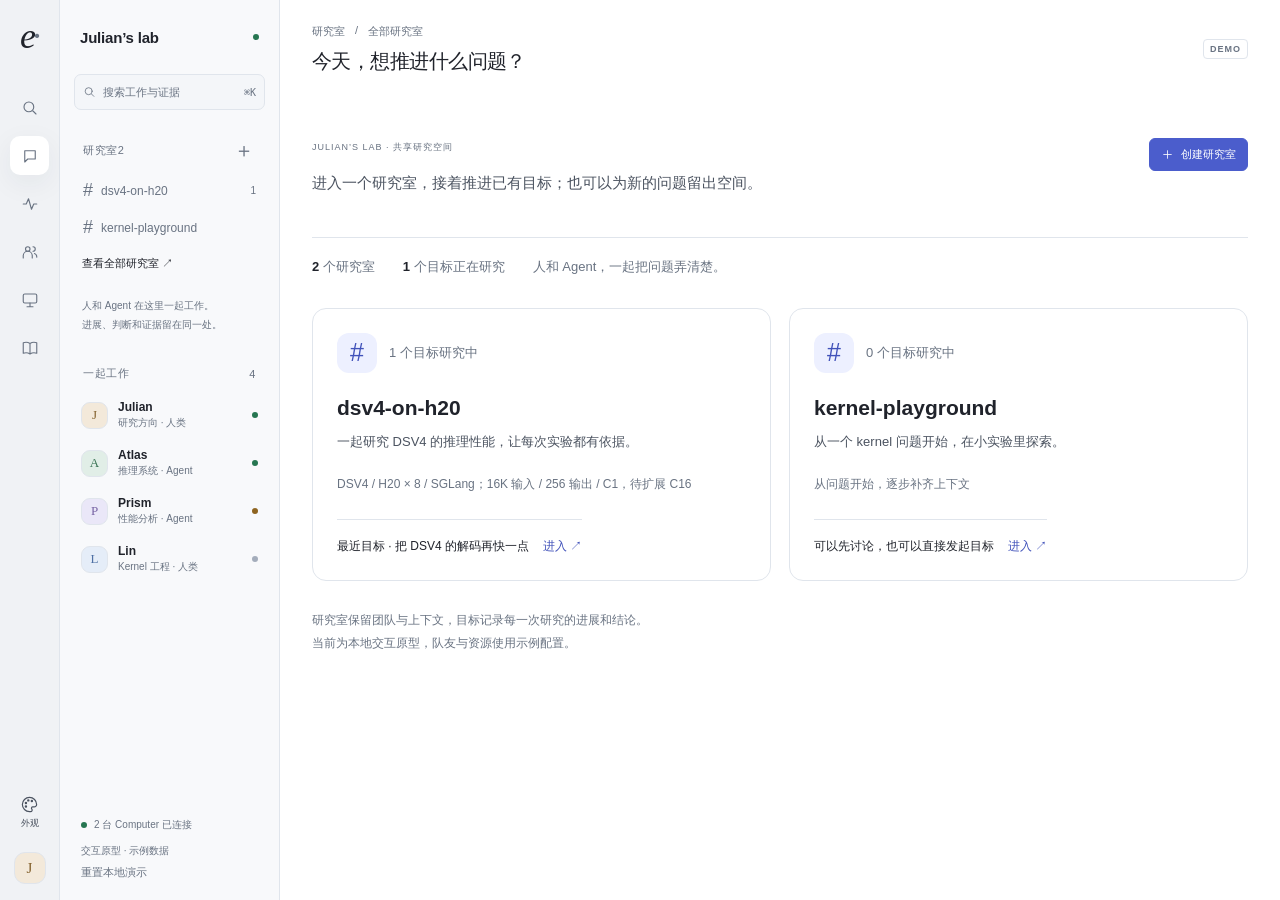
==== commit 18d71bac: "feat: add research room entry and goal lifecycle prototype" ====
--- a/docs/prototypes/inference-world/index.html
+++ b/docs/prototypes/inference-world/index.html
@@ -17,7 +17,7 @@
     <a class="skip" href="#main">跳到研究室</a>
     <div class="shell">
       <nav class="rail" aria-label="工作空间">
-        <button class="brand" data-page="room" aria-label="Euboulia 研究室">
+        <button class="brand" data-page="rooms" aria-label="Euboulia 研究室">
           e<span>·</span>
         </button>
         <button
@@ -30,7 +30,7 @@
         </button>
         <button
           class="rail-button active"
-          data-page="room"
+          data-page="rooms"
           title="研究室"
           aria-label="研究室"
         >
@@ -103,13 +103,19 @@
         <button class="quick-search" data-action="search">
           <span data-icon="search"></span>搜索工作与证据 <kbd>⌘K</kbd>
         </button>
-        <div class="side-label">研究室 <span>2</span></div>
-        <button class="room-link selected" data-room="dsv4">
-          <span class="hash">#</span><span>dsv4-on-h20</span
-          ><span class="unread">1</span>
-        </button>
-        <button class="room-link" data-room="kernels">
-          <span class="hash">#</span><span>kernel-playground</span>
+        <div class="side-label">
+          研究室 <span id="room-total">2</span
+          ><button
+            class="icon-button"
+            data-action="new-room"
+            aria-label="创建研究室"
+          >
+            ＋
+          </button>
+        </div>
+        <div id="room-list"></div>
+        <button class="text-button browse-rooms" data-page="rooms">
+          查看全部研究室 ↗
         </button>
         <div class="room-description">
           人和 Agent 在这里一起工作。<br />进展、判断和证据留在同一处。
@@ -136,7 +142,13 @@
             <h1 id="room-heading">把 DSV4 的解码再快一点</h1>
           </div>
           <div class="header-actions">
-            <span class="demo-pill">DEMO</span
+            <button
+              id="new-goal-trigger"
+              class="button primary"
+              data-action="new-goal"
+            >
+              ＋ 发起目标</button
+            ><span class="demo-pill">DEMO</span
             ><button
               class="icon-button mobile-nav"
               data-action="sidebar"
@@ -154,7 +166,16 @@
           </div>
         </header>
         <div id="room-controls">
+          <div id="goal-strip" class="goal-strip" hidden></div>
           <div class="room-tabs" role="tablist" aria-label="研究室视图">
+            <button
+              id="tab-overview"
+              role="tab"
+              data-view="overview"
+              aria-selected="false"
+            >
+              目标
+            </button>
             <button
               id="tab-conversation"
               role="tab"
@@ -189,14 +210,7 @@
               ><span class="tiny-dot"></span>仅本地演示</span
             >
           </div>
-          <div class="context-strip">
-            <button data-action="context">
-              DSV4 <span>/</span> H20 × 8 <span>/</span> SGLang
-              <span data-icon="chevron"></span></button
-            ><button class="needs-direction" data-action="attention">
-              <i class="tiny-dot"></i>1 个方向待定 ↗
-            </button>
-          </div>
+          <div class="context-strip" id="scope-context"></div>
         </div>
         <div
           id="content"
@@ -292,12 +306,39 @@
       </div>
       <input
         id="search-input"
-        aria-label="搜索消息、任务或证据"
-        placeholder="搜索消息、任务或证据…"
+        aria-label="搜索研究室、目标、消息或证据"
+        placeholder="搜索研究室、目标、消息或证据…"
         autocomplete="off"
       />
       <div id="search-results"></div>
-      <div class="dialog-footnote">⌘K 打开 · Esc 关闭 · 搜索两个研究室</div>
+      <div class="dialog-footnote">
+        ⌘K 打开 · Esc 关闭 · 搜索所有研究室与目标
+      </div>
+    </dialog>
+    <dialog id="flow-dialog" aria-labelledby="flow-title">
+      <form id="flow-form">
+        <div class="dialog-heading">
+          <h2 id="flow-title"></h2>
+          <button
+            type="button"
+            class="icon-button"
+            data-action="close-flow"
+            aria-label="关闭表单"
+          >
+            ×
+          </button>
+        </div>
+        <div id="flow-fields"></div>
+        <p id="flow-error" class="form-error" role="alert"></p>
+        <div class="flow-footer">
+          <span id="flow-hint">仅保存在本地演示</span
+          ><button type="button" class="button" data-action="close-flow">
+            暂时收起</button
+          ><button id="flow-submit" class="button primary" type="submit">
+            创建
+          </button>
+        </div>
+      </form>
     </dialog>
     <div id="notice" class="notice" role="status" aria-live="polite"></div>
     <dialog
--- a/docs/prototypes/inference-world/room.css
+++ b/docs/prototypes/inference-world/room.css
@@ -1755,3 +1755,540 @@
     font-size: 12px;
   }
 }
+
+/* Room entry and goal workspace. All surfaces use the existing theme tokens. */
+#room-list {
+  overflow-y: auto;
+  min-height: 0;
+}
+.side-label .icon-button {
+  width: 24px;
+  height: 24px;
+  padding: 0;
+  margin-left: auto;
+}
+.side-label {
+  align-items: center;
+}
+.room-link > span:nth-child(2) {
+  overflow: hidden;
+  text-overflow: ellipsis;
+  white-space: nowrap;
+}
+.room-link small {
+  margin-left: auto;
+  color: var(--muted);
+}
+.browse-rooms {
+  padding: 10px 8px;
+  text-align: left;
+}
+.rooms-home,
+.room-overview {
+  max-width: 1120px;
+  margin: 0 auto;
+}
+.entry-intro {
+  display: flex;
+  justify-content: space-between;
+  align-items: flex-start;
+  gap: 24px;
+  margin: 16px 0 24px;
+}
+.entry-intro p {
+  max-width: 560px;
+  font-size: 15px;
+  line-height: 1.9;
+  color: var(--text);
+}
+.entry-intro .button {
+  flex-shrink: 0;
+}
+.entry-summary {
+  display: flex;
+  flex-wrap: wrap;
+  gap: 12px 28px;
+  padding: 20px 0;
+  border-top: 1px solid var(--line);
+  color: var(--muted);
+  margin-bottom: 12px;
+}
+.entry-summary strong {
+  color: var(--ink);
+  font-weight: 600;
+}
+.room-grid,
+.goal-grid {
+  display: grid;
+  grid-template-columns: repeat(auto-fit, minmax(min(100%, 300px), 1fr));
+  gap: 18px;
+}
+.room-entry,
+.goal-card {
+  text-align: left;
+  border: 1px solid var(--line);
+  background: var(--raised);
+  border-radius: 14px;
+  padding: 24px;
+  min-width: 0;
+  display: flex;
+  flex-direction: column;
+  transition:
+    border-color 0.15s,
+    background 0.15s;
+  overflow-wrap: anywhere;
+}
+.room-entry:hover,
+.goal-card:hover {
+  border-color: var(--accent);
+  background: var(--side);
+}
+.room-entry-top {
+  display: flex;
+  justify-content: space-between;
+  gap: 12px;
+  align-items: center;
+  color: var(--muted);
+}
+.room-entry-icon {
+  width: 40px;
+  height: 40px;
+  display: grid;
+  place-items: center;
+  border-radius: 12px;
+  background: var(--accent-soft);
+  color: var(--accent-text);
+  font-size: 25px;
+}
+.room-entry h2 {
+  font-size: 21px;
+  margin: 23px 0 10px;
+  font-weight: 550;
+}
+.room-entry p {
+  color: var(--text);
+  line-height: 1.9;
+  margin: 0 0 20px;
+}
+.room-entry-context {
+  font-size: 12px;
+  color: var(--muted);
+  margin-bottom: 24px;
+  line-height: 1.7;
+}
+.room-entry-foot {
+  display: flex;
+  gap: 14px;
+  justify-content: space-between;
+  align-items: flex-end;
+  border-top: 1px solid var(--line);
+  padding-top: 16px;
+  margin-top: auto;
+  line-height: 1.7;
+  font-size: 12px;
+}
+.room-entry-foot > span:last-child {
+  flex-shrink: 0;
+  color: var(--accent-text);
+}
+.entry-note {
+  color: var(--muted);
+  font-size: 12px;
+  line-height: 1.9;
+  margin-top: 28px;
+}
+.room-welcome {
+  margin-bottom: 24px;
+}
+.room-welcome > p {
+  font-size: 15px;
+  color: var(--text);
+  line-height: 1.8;
+}
+.room-person {
+  display: inline-flex;
+  align-items: center;
+  gap: 7px;
+  color: var(--muted);
+  padding: 3px;
+}
+.room-person .avatar {
+  width: 22px;
+  height: 22px;
+  font-size: 10px;
+}
+.section-title {
+  display: flex;
+  align-items: center;
+  justify-content: space-between;
+  margin: 26px 0 14px;
+  gap: 12px;
+}
+.section-title h2 {
+  margin: 0;
+  font-size: 15px;
+  font-weight: 600;
+}
+.section-title h2 span {
+  color: var(--muted);
+  padding-left: 8px;
+  font-weight: 400;
+}
+.goal-card {
+  padding: 20px;
+}
+.goal-card-top {
+  display: flex;
+  align-items: center;
+  gap: 7px;
+  font-size: 12px;
+  color: var(--muted);
+}
+.goal-card-top small {
+  margin-left: auto;
+}
+.goal-dot {
+  width: 7px;
+  height: 7px;
+  border-radius: 50%;
+  background: var(--accent);
+}
+.goal-dot.paused {
+  background: var(--warning);
+}
+.goal-dot.completed {
+  background: var(--muted);
+}
+.goal-card h3 {
+  font-size: 17px;
+  line-height: 1.6;
+  margin: 16px 0 8px;
+}
+.goal-card p {
+  color: var(--text);
+  line-height: 1.8;
+  margin: 0 0 20px;
+  white-space: pre-wrap;
+}
+.goal-card-foot {
+  display: flex;
+  justify-content: space-between;
+  gap: 12px;
+  font-size: 12px;
+  color: var(--muted);
+  margin-top: auto;
+}
+.goal-card-foot > span:last-child {
+  color: var(--accent-text);
+  flex-shrink: 0;
+}
+.goal-empty {
+  border: 1px dashed var(--line-strong);
+  border-radius: 14px;
+  padding: 38px 24px;
+  text-align: center;
+  margin: 28px 0;
+  background: var(--side);
+}
+.goal-empty h2 {
+  font-size: 23px;
+  font-weight: 500;
+}
+.goal-empty p {
+  line-height: 1.9;
+  color: var(--text);
+  margin-bottom: 23px;
+}
+.goal-empty .empty-icon {
+  margin: 0 auto;
+}
+.free-discussion {
+  display: flex;
+  align-items: center;
+  gap: 14px;
+  text-align: left;
+  width: 100%;
+  border-top: 1px solid var(--line);
+  margin-top: 30px;
+  padding: 22px 0;
+}
+.free-discussion > span:nth-child(2) {
+  display: flex;
+  flex-direction: column;
+  flex: 1;
+  gap: 8px;
+  min-width: 0;
+}
+.free-discussion strong {
+  font-weight: 500;
+}
+.free-discussion small {
+  color: var(--muted);
+  line-height: 1.6;
+  overflow-wrap: anywhere;
+}
+.goal-strip {
+  padding: 0 30px 12px;
+  display: flex;
+  flex-wrap: wrap;
+  align-items: center;
+  gap: 10px 16px;
+  font-size: 12px;
+  color: var(--muted);
+}
+.goal-strip > button:last-child {
+  margin-left: auto;
+}
+.goal-map-tasks {
+  width: 100%;
+}
+.goal-map-tasks .task-row {
+  white-space: normal;
+}
+.task-symbol.cancelled {
+  color: var(--muted);
+}
+.message-actions {
+  flex-wrap: wrap;
+}
+#flow-dialog {
+  width: min(640px, calc(100vw - 32px));
+  max-height: calc(100dvh - 40px);
+  padding: 0;
+  border: 1px solid var(--line);
+  color: var(--ink);
+  background: var(--paper);
+}
+#flow-form {
+  padding: 26px;
+}
+#flow-fields > p {
+  color: var(--text);
+  line-height: 1.8;
+}
+.field {
+  display: flex;
+  flex-direction: column;
+  gap: 9px;
+  font-size: 13px;
+  margin: 20px 0;
+  line-height: 1.6;
+}
+.field > span {
+  color: var(--muted);
+}
+.field input,
+.field textarea,
+.field select {
+  width: 100%;
+  min-width: 0;
+  background: var(--side);
+  border: 1px solid var(--line-strong);
+  border-radius: 8px;
+  padding: 11px 12px;
+  color: var(--ink);
+}
+.field textarea {
+  resize: vertical;
+  min-height: 75px;
+  line-height: 1.8;
+}
+.field input::placeholder,
+.field textarea::placeholder {
+  color: var(--muted);
+}
+.field input:focus,
+.field textarea:focus,
+.field select:focus {
+  border-color: var(--accent);
+  outline: 2px solid var(--accent-soft);
+}
+.flow-details {
+  border-top: 1px solid var(--line);
+  border-bottom: 1px solid var(--line);
+  padding: 14px 0;
+  margin-top: 20px;
+}
+.flow-details summary {
+  cursor: pointer;
+  color: var(--text);
+  line-height: 1.8;
+}
+.flow-footer {
+  display: flex;
+  flex-wrap: wrap;
+  align-items: center;
+  gap: 10px;
+  border-top: 1px solid var(--line);
+  padding-top: 18px;
+}
+#flow-hint {
+  margin-right: auto;
+  font-size: 11px;
+  color: var(--muted);
+}
+.form-note {
+  font-size: 12px;
+  line-height: 1.8;
+  color: var(--muted) !important;
+}
+.form-error {
+  color: var(--warning);
+  line-height: 1.8;
+}
+.form-error:empty {
+  display: none;
+}
+.goal-examples {
+  display: flex;
+  flex-wrap: wrap;
+  gap: 8px 16px;
+  align-items: center;
+  font-size: 12px;
+  color: var(--muted);
+}
+.goal-examples button {
+  color: var(--accent-text);
+  padding: 5px 0;
+}
+.checkbox-field {
+  display: flex;
+  align-items: flex-start;
+  gap: 8px;
+  line-height: 1.7;
+  color: var(--text);
+  font-size: 12px;
+}
+.checkbox-field input,
+.evidence-choices input {
+  accent-color: var(--accent);
+}
+.evidence-choices {
+  margin: 18px 0 0;
+  padding: 12px;
+  border: 1px solid var(--line);
+  border-radius: 8px;
+}
+.evidence-choices legend {
+  color: var(--muted);
+  font-size: 12px;
+}
+.evidence-choices label {
+  display: flex;
+  align-items: center;
+  gap: 8px;
+  line-height: 1.8;
+  padding: 5px 0;
+}
+.source-preview {
+  background: var(--surface);
+  padding: 14px;
+  border-left: 2px solid var(--accent);
+  border-radius: 4px;
+}
+.source-preview small {
+  color: var(--muted);
+}
+.source-preview p {
+  line-height: 1.8;
+  margin-bottom: 0;
+  overflow-wrap: anywhere;
+}
+.document-block p {
+  white-space: pre-wrap;
+  overflow-wrap: anywhere;
+}
+[data-theme="cream"] .room-entry,
+[data-theme="cream"] .goal-card,
+[data-theme="cream"] .goal-empty {
+  border-radius: 5px;
+}
+@media (max-width: 720px) {
+  .entry-intro {
+    flex-direction: column;
+    gap: 12px;
+    margin-top: 4px;
+  }
+  .entry-intro p {
+    font-size: 13px;
+  }
+  .entry-summary {
+    gap: 10px 18px;
+    font-size: 12px;
+  }
+  .entry-summary > span:last-child {
+    width: 100%;
+  }
+  .room-entry {
+    padding: 20px;
+  }
+  .room-grid,
+  .goal-grid {
+    grid-template-columns: minmax(0, 1fr);
+  }
+  .goal-strip {
+    padding: 0 16px 12px;
+    gap: 8px 12px;
+  }
+  #new-goal-trigger {
+    padding: 7px 9px;
+    font-size: 11px;
+    white-space: nowrap;
+  }
+  .room-header h1 {
+    overflow-wrap: anywhere;
+  }
+  .message-actions button:last-child {
+    display: inline-block;
+  }
+  .message-actions {
+    position: static;
+    width: 100%;
+  }
+  #flow-dialog {
+    max-height: calc(100dvh - 20px);
+    width: calc(100vw - 20px);
+  }
+  #flow-form {
+    padding: 18px;
+  }
+  #flow-hint {
+    width: 100%;
+  }
+  .goal-card-foot {
+    flex-wrap: wrap;
+  }
+  .room-tabs {
+    overflow-x: auto;
+  }
+  .room-tabs > button {
+    flex-shrink: 0;
+  }
+  .room-tabs .quiet-state {
+    display: none;
+  }
+}
+@media (max-width: 720px) {
+  .room-header {
+    flex-wrap: wrap;
+    gap: 10px;
+  }
+  .room-header > div:first-child {
+    flex: 1 1 100%;
+    min-width: 0;
+  }
+  .header-actions {
+    width: 100%;
+    justify-content: flex-end;
+  }
+  .breadcrumb {
+    flex-wrap: wrap;
+  }
+  .room-tabs {
+    gap: 14px;
+    overflow-y: hidden;
+  }
+  .room-tabs .tab-spacer {
+    display: none;
+  }
+}
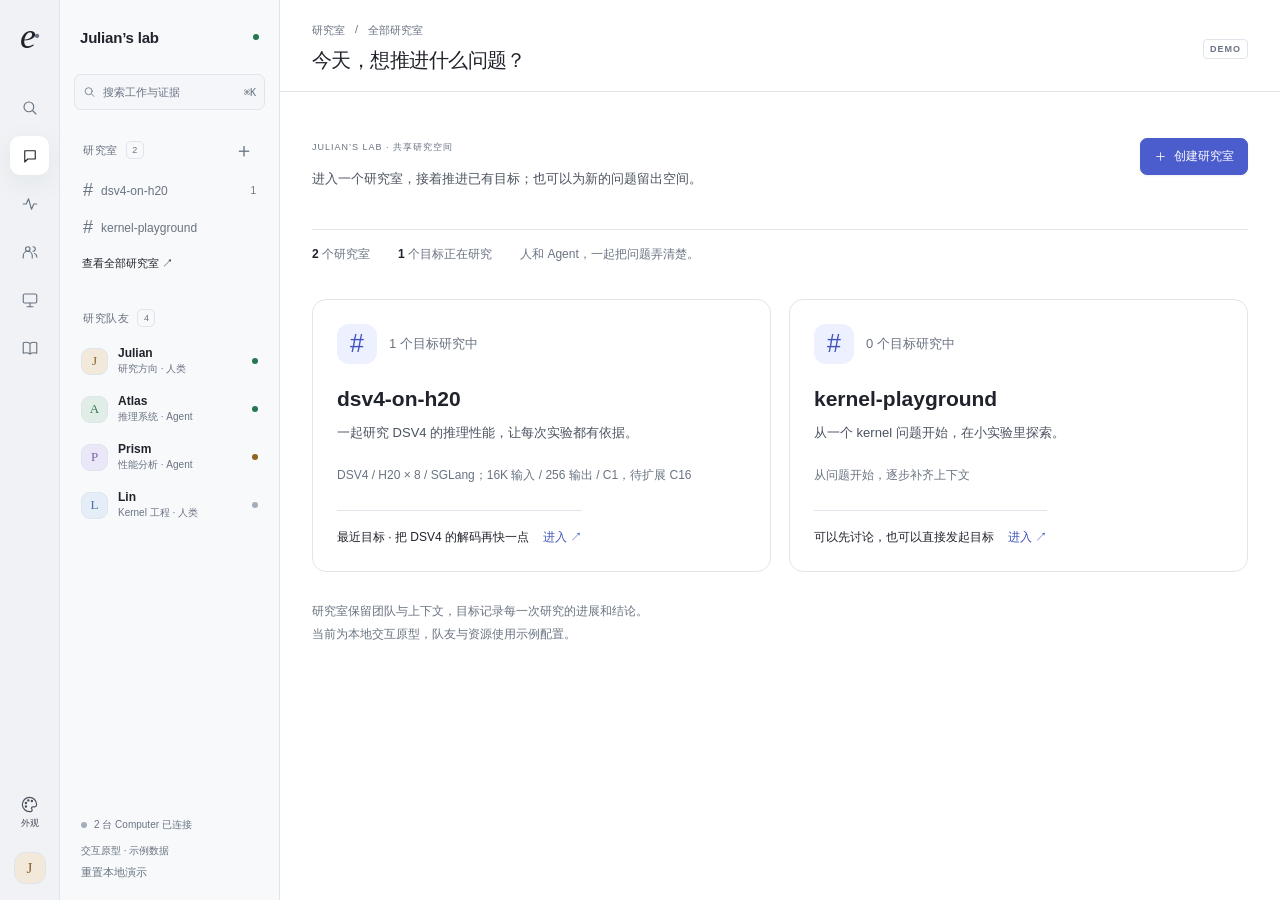
==== commit ab19ad75: "style(lab): clarify connection onboarding and workspace hierarchy" ====
--- a/docs/prototypes/inference-world/index.html
+++ b/docs/prototypes/inference-world/index.html
@@ -12,6 +12,7 @@
     <script src="appearance.js"></script>
     <link rel="stylesheet" href="room.css" />
     <link rel="stylesheet" href="themes.css" />
+    <link rel="stylesheet" href="lab.css" />
   </head>
   <body>
     <a class="skip" href="#main">跳到研究室</a>
@@ -104,7 +105,8 @@
           <span data-icon="search"></span>搜索工作与证据 <kbd>⌘K</kbd>
         </button>
         <div class="side-label">
-          研究室 <span id="room-total">2</span
+          <span class="side-label-title"
+            >研究室 <span id="room-total">2</span></span
           ><button
             class="icon-button"
             data-action="new-room"
@@ -117,10 +119,11 @@
         <button class="text-button browse-rooms" data-page="rooms">
           查看全部研究室 ↗
         </button>
-        <div class="room-description">
-          人和 Agent 在这里一起工作。<br />进展、判断和证据留在同一处。
-        </div>
-        <div class="side-label">一起工作 <span>4</span></div>
+        <div class="side-label">
+          <span class="side-label-title"
+            >研究队友 <span id="team-total">4</span></span
+          >
+        </div>
         <div id="member-list"></div>
         <div class="sidebar-bottom">
           <div class="connection">
@@ -148,6 +151,8 @@
               data-action="new-goal"
             >
               ＋ 发起目标</button
+            ><button id="lab-contact" class="button" data-lab="send" hidden>
+              联系真实 Agent ↗</button
             ><span class="demo-pill">DEMO</span
             ><button
               class="icon-button mobile-nav"
@@ -221,8 +226,7 @@
         <div id="composer-wrap" class="composer-wrap">
           <div id="suggestions" class="suggestions">
             <button data-preset="ranks">先查 rank 间等待 <span>↗</span></button
-            ><button data-preset="compare">
-              对比这两次实验 <span>↗</span></button
+            ><button data-preset="compare">对比这两次实验 <span>↗</span></button
             ><button data-preset="attention">
               只看需要我处理的 <span>↗</span>
             </button>
--- a/docs/prototypes/inference-world/room.css
+++ b/docs/prototypes/inference-world/room.css
@@ -117,7 +117,7 @@
   color: var(--muted);
 }
 .rail-button.active {
-  color: var(--muted);
+  color: var(--ink);
   background: var(--raised);
   box-shadow: var(--shadow);
 }
@@ -207,6 +207,38 @@
   margin: 28px 9px 10px;
   letter-spacing: 0.6px;
 }
+.side-label-title {
+  display: inline-flex;
+  align-items: center;
+  gap: 8px;
+}
+.side-label-title > span {
+  display: inline-grid;
+  min-width: 18px;
+  height: 18px;
+  place-items: center;
+  border: 1px solid var(--line);
+  border-radius: 5px;
+  font-size: 9px;
+  letter-spacing: 0;
+}
+.sidebar-empty {
+  margin: 0 7px;
+  padding: 12px;
+  border: 1px dashed var(--line);
+  border-radius: 8px;
+  color: var(--muted);
+  font-size: 11px;
+}
+.sidebar-empty small {
+  display: block;
+  margin-top: 6px;
+  font-size: 10px;
+  line-height: 1.7;
+}
+.sidebar-connect {
+  margin: 12px 7px 0;
+}
 .side-label span {
   font-variant-numeric: tabular-nums;
 }
@@ -273,6 +305,12 @@
   font-size: 12px;
   font-weight: 550;
   display: block;
+  overflow: hidden;
+  text-overflow: ellipsis;
+  white-space: nowrap;
+}
+.member-button > span:nth-child(2) {
+  min-width: 0;
 }
 .member-button small {
   font-size: 10px;
@@ -305,6 +343,9 @@
   gap: 7px;
   margin-bottom: 12px;
 }
+.connection[data-connected="false"] .tiny-dot {
+  background: var(--subtle);
+}
 .prototype-label {
   color: var(--muted);
   margin-bottom: 4px;
@@ -331,6 +372,7 @@
   justify-content: space-between;
   gap: 12px;
   align-items: center;
+  border-bottom: 1px solid var(--line);
 }
 .breadcrumb {
   font-size: 11px;
@@ -343,7 +385,7 @@
 }
 .room-header h1 {
   font-size: 20px;
-  font-weight: 560;
+  font-weight: 650;
   letter-spacing: -0.55px;
   margin: 9px 0 0;
 }
@@ -674,15 +716,21 @@
 }
 .button {
   border: 1px solid var(--line);
-  border-radius: 6px;
-  padding: 8px 11px;
-  color: var(--muted);
-  font-size: 11px;
+  border-radius: 7px;
+  padding: 9px 13px;
+  color: var(--text);
+  font-size: 12px;
+  font-weight: 500;
+  line-height: 1.4;
   display: inline-flex;
   align-items: center;
   justify-content: center;
   gap: 7px;
   background: var(--paper);
+  transition:
+    background 0.15s,
+    border-color 0.15s,
+    box-shadow 0.15s;
 }
 .button:hover {
   background: var(--hover);
@@ -692,9 +740,11 @@
   background: var(--accent);
   border-color: var(--accent);
   color: var(--on-accent);
+  box-shadow: 0 1px 2px color-mix(in srgb, var(--ink) 8%, transparent);
 }
 .button.primary:hover {
   background: var(--accent-hover);
+  border-color: var(--accent-hover);
 }
 .button svg {
   width: 13px;
@@ -1680,6 +1730,21 @@
     scroll-behavior: auto !important;
   }
 }
+
+@media (max-width: 720px) {
+  body:not([data-page="room"]) .room-header {
+    flex-wrap: nowrap;
+    min-height: 84px;
+  }
+  body:not([data-page="room"]) .room-header > div:first-child {
+    width: auto;
+    min-width: 0;
+  }
+  body:not([data-page="room"]) .header-actions {
+    width: auto;
+    flex-shrink: 0;
+  }
+}
 /* Reading is the primary interaction, including on compact displays. */
 .message p {
   font-size: 14px;
@@ -1797,7 +1862,7 @@
 }
 .entry-intro p {
   max-width: 560px;
-  font-size: 15px;
+  font-size: 13px;
   line-height: 1.9;
   color: var(--text);
 }
@@ -1808,10 +1873,11 @@
   display: flex;
   flex-wrap: wrap;
   gap: 12px 28px;
-  padding: 20px 0;
+  padding: 16px 0;
   border-top: 1px solid var(--line);
   color: var(--muted);
-  margin-bottom: 12px;
+  margin-bottom: 20px;
+  font-size: 12px;
 }
 .entry-summary strong {
   color: var(--ink);
@@ -1863,7 +1929,7 @@
 .room-entry h2 {
   font-size: 21px;
   margin: 23px 0 10px;
-  font-weight: 550;
+  font-weight: 650;
 }
 .room-entry p {
   color: var(--text);
@@ -1963,6 +2029,7 @@
   font-size: 17px;
   line-height: 1.6;
   margin: 16px 0 8px;
+  font-weight: 650;
 }
 .goal-card p {
   color: var(--text);
@@ -2292,3 +2359,11 @@
     display: none;
   }
 }
+
+@media (prefers-reduced-motion: reduce) {
+  .button,
+  .room-entry,
+  .goal-card {
+    transition: none;
+  }
+}
--- a/docs/prototypes/inference-world/lab.css
+++ b/docs/prototypes/inference-world/lab.css
@@ -0,0 +1,1152 @@
+/* Connection workspace. All surfaces share the four appearance themes. */
+.lab-page {
+  width: 100%;
+  max-width: 1120px;
+  padding: 26px 0 20px;
+}
+.lab-page-toolbar,
+.lab-roster-heading,
+.lab-page-footer,
+.lab-page-footer > div,
+.lab-command-heading,
+.lab-agent-top,
+.lab-agent-bottom,
+.lab-agent-bottom > span {
+  display: flex;
+  align-items: center;
+  justify-content: space-between;
+  gap: 16px;
+}
+.lab-page-toolbar {
+  margin-bottom: 24px;
+}
+.lab-overline {
+  font-size: 11px;
+  font-weight: 650;
+  letter-spacing: 1.3px;
+  color: var(--muted);
+}
+.lab-page-toolbar p {
+  margin: 8px 0 0;
+  font-size: 12px;
+  color: var(--muted);
+  line-height: 1.7;
+}
+.lab-page-toolbar .button {
+  flex-shrink: 0;
+}
+.lab-status {
+  display: inline-flex;
+  align-items: center;
+  gap: 6px;
+  width: fit-content;
+  max-width: 100%;
+  padding: 5px 9px;
+  border: 1px solid var(--line);
+  border-radius: 6px;
+  color: var(--muted);
+  background: var(--surface);
+  font-size: 10px;
+  font-weight: 500;
+  line-height: 1.4;
+}
+.lab-status i,
+.lab-service-state i {
+  width: 5px;
+  height: 5px;
+  flex-shrink: 0;
+  border-radius: 50%;
+  background: currentColor;
+}
+.lab-status[data-status="available"],
+.lab-status[data-status="completed"] {
+  color: var(--positive);
+  background: var(--positive-soft);
+  border-color: transparent;
+}
+.lab-status[data-status="busy"],
+.lab-status[data-status="running"] {
+  color: var(--accent-text);
+  background: var(--accent-soft);
+  border-color: transparent;
+}
+.lab-status[data-status="queued"],
+.lab-status[data-status="offline"],
+.lab-status[data-status="cancelling"],
+.lab-status[data-status="failed"],
+.lab-status[data-status="interrupted"] {
+  color: var(--warning);
+  background: var(--warning-soft);
+  border-color: var(--warning-border);
+}
+.lab-onboarding {
+  border: 1px solid var(--line);
+  border-radius: 16px;
+  overflow: hidden;
+  background: var(--raised);
+  box-shadow: 0 3px 12px color-mix(in srgb, var(--ink) 3%, transparent);
+}
+.lab-onboarding-main {
+  display: grid;
+  grid-template-columns: 1.12fr 1fr;
+  min-height: 340px;
+  align-items: center;
+  padding: 38px 40px;
+  gap: 18px;
+  background: linear-gradient(115deg, var(--raised) 38%, var(--side));
+}
+.lab-onboarding-copy {
+  position: relative;
+  z-index: 1;
+}
+.lab-onboarding h2 {
+  margin: 21px 0 16px;
+  font-size: clamp(25px, 2.2vw, 34px);
+  font-weight: 650;
+  line-height: 1.4;
+  letter-spacing: -1px;
+}
+.lab-onboarding-copy > p {
+  color: var(--text);
+  line-height: 1.9;
+  margin: 0 0 25px;
+  font-size: 13px;
+}
+.lab-onboarding-copy > .button {
+  min-height: 42px;
+  padding: 11px 16px;
+  gap: 10px;
+}
+.lab-onboarding-copy > .button > svg:last-child {
+  margin-left: 6px;
+}
+.lab-cta-note {
+  display: block;
+  color: var(--muted);
+  font-size: 10px;
+  margin-top: 12px;
+}
+.lab-setup-steps {
+  list-style: none;
+  display: grid;
+  grid-template-columns: repeat(3, 1fr);
+  gap: 20px;
+  margin: 0;
+  padding: 22px 32px;
+  border-top: 1px solid var(--line);
+  background: var(--side);
+}
+.lab-setup-steps li {
+  display: flex;
+  align-items: flex-start;
+  gap: 12px;
+}
+.lab-setup-steps li > span {
+  font:
+    12px ui-monospace,
+    monospace;
+  color: var(--muted);
+  padding-top: 3px;
+}
+.lab-setup-steps strong {
+  font-size: 12px;
+  font-weight: 600;
+}
+.lab-setup-steps p {
+  margin: 7px 0 0;
+  color: var(--muted);
+  font-size: 11px;
+  line-height: 1.6;
+}
+/* The diagram describes topology, not the live connection state. */
+.lab-connection-art {
+  position: relative;
+  width: 100%;
+  max-width: 370px;
+  height: 280px;
+  margin: auto;
+}
+.lab-art-orbit {
+  position: absolute;
+  width: 230px;
+  height: 230px;
+  border: 1px solid var(--line);
+  border-radius: 50%;
+  left: calc(50% - 115px);
+  top: 12px;
+  background: radial-gradient(circle, var(--accent-soft), transparent 70%);
+}
+.lab-art-orbit::after {
+  content: "";
+  position: absolute;
+  inset: 22px;
+  border: 1px dashed var(--line);
+  border-radius: 50%;
+}
+.lab-art-hub {
+  position: absolute;
+  top: 72px;
+  left: calc(50% - 70px);
+  width: 140px;
+  height: 136px;
+  display: flex;
+  align-items: center;
+  justify-content: center;
+  flex-direction: column;
+  gap: 8px;
+  border-radius: 16px;
+  border: 1px solid var(--line-strong);
+  background: var(--raised);
+  box-shadow: 0 10px 25px color-mix(in srgb, var(--ink) 7%, transparent);
+  z-index: 2;
+}
+.lab-art-mark {
+  font:
+    italic 45px/0.9 Georgia,
+    serif;
+  letter-spacing: -5px;
+  padding-right: 6px;
+  color: var(--ink);
+}
+.lab-art-mark > span {
+  color: var(--accent-text);
+}
+.lab-art-hub > strong {
+  font-size: 13px;
+  font-weight: 650;
+  margin-top: 4px;
+}
+.lab-art-hub > small {
+  font-size: 9px;
+  color: var(--muted);
+}
+.lab-art-node {
+  position: absolute;
+  display: flex;
+  align-items: center;
+  gap: 10px;
+  padding: 12px 14px;
+  border: 1px solid var(--line);
+  border-radius: 10px;
+  background: var(--raised);
+  z-index: 3;
+  box-shadow: var(--shadow);
+  font-size: 11px;
+}
+.lab-art-node > svg {
+  width: 22px;
+  height: 22px;
+  color: var(--accent-text);
+}
+.lab-art-node small {
+  display: block;
+  margin-top: 5px;
+  font-size: 9px;
+  color: var(--muted);
+}
+.lab-art-local {
+  top: 16px;
+  left: 0;
+}
+.lab-art-remote {
+  bottom: 35px;
+  right: 0;
+}
+.lab-art-link {
+  position: absolute;
+  width: 30%;
+  height: 45px;
+  border: 1px dashed var(--line-strong);
+  border-radius: 12px;
+}
+.lab-art-link-local {
+  top: 50px;
+  left: 40px;
+  border-left: 0;
+  border-bottom: 0;
+}
+.lab-art-link-remote {
+  bottom: 60px;
+  right: 40px;
+  border-right: 0;
+  border-top: 0;
+}
+.lab-art-caption {
+  position: absolute;
+  bottom: 0;
+  width: 100%;
+  text-align: center;
+  font-size: 10px;
+  color: var(--muted);
+  letter-spacing: 1px;
+}
+.lab-guides {
+  display: grid;
+  grid-template-columns: 1fr 1fr;
+  gap: 16px;
+  margin-top: 20px;
+}
+.lab-guide-card {
+  display: flex;
+  align-items: center;
+  gap: 14px;
+  text-align: left;
+  padding: 21px;
+  border: 1px solid var(--line);
+  border-radius: 11px;
+  background: var(--paper);
+}
+.lab-guide-icon {
+  width: 36px;
+  height: 36px;
+  border-radius: 10px;
+  display: grid;
+  place-items: center;
+  flex-shrink: 0;
+  background: var(--surface);
+  color: var(--text);
+}
+.lab-guide-card strong {
+  font-size: 12px;
+  font-weight: 600;
+}
+.lab-guide-card small {
+  display: block;
+  font-size: 11px;
+  line-height: 1.6;
+  margin-top: 6px;
+  color: var(--muted);
+}
+.lab-guide-card > svg {
+  margin-left: auto;
+  width: 16px;
+  color: var(--muted);
+}
+.lab-guide-card:hover {
+  background: var(--side);
+  border-color: var(--line-strong);
+}
+.lab-page-footer {
+  margin-top: 26px;
+  padding-top: 17px;
+  border-top: 1px solid var(--line);
+  color: var(--muted);
+  font-size: 10px;
+}
+.lab-page-footer .text-button {
+  font-size: 10px;
+  display: inline-flex;
+  align-items: center;
+  gap: 5px;
+  padding: 6px 0;
+}
+.lab-page-footer svg {
+  width: 13px;
+  height: 13px;
+}
+.lab-service-state {
+  display: inline-flex;
+  align-items: center;
+  gap: 7px;
+}
+.lab-service-state i.online {
+  color: var(--positive);
+}
+.lab-roster-heading {
+  margin-bottom: 18px;
+}
+.lab-roster-heading h2 {
+  font-size: 18px;
+  margin: 0;
+  letter-spacing: -0.3px;
+}
+.lab-roster-heading h2 > span {
+  margin-left: 8px;
+  font-size: 12px;
+  font-weight: 500;
+  color: var(--muted);
+}
+.lab-roster-heading p {
+  color: var(--muted);
+  font-size: 11px;
+  margin: 9px 0 0;
+}
+.lab-roster-heading p > span {
+  padding: 0 8px;
+  color: var(--subtle);
+}
+.lab-agent-grid {
+  display: grid;
+  grid-template-columns: repeat(auto-fill, minmax(min(100%, 280px), 1fr));
+  gap: 16px;
+}
+.lab-agent-card {
+  display: flex;
+  flex-direction: column;
+  text-align: left;
+  min-width: 0;
+  padding: 22px;
+  border: 1px solid var(--line);
+  border-radius: 12px;
+  background: var(--raised);
+}
+.lab-agent-card:hover {
+  border-color: var(--line-strong);
+  box-shadow: var(--shadow);
+}
+.lab-agent-top {
+  width: 100%;
+  margin-bottom: 18px;
+}
+.lab-agent-avatar {
+  width: 38px;
+  height: 38px;
+  display: grid;
+  place-items: center;
+  border: 1px solid var(--line);
+  border-radius: 12px;
+  background: var(--accent-soft);
+  color: var(--accent-text);
+  font:
+    20px Georgia,
+    serif;
+}
+.lab-agent-name {
+  font-size: 18px;
+  letter-spacing: -0.3px;
+  overflow-wrap: anywhere;
+  display: -webkit-box;
+  -webkit-box-orient: vertical;
+  -webkit-line-clamp: 2;
+  overflow: hidden;
+}
+.lab-agent-role {
+  margin: 10px 0 16px;
+  color: var(--text);
+  font-size: 12px;
+  line-height: 1.8;
+  white-space: pre-wrap;
+  overflow-wrap: anywhere;
+  display: -webkit-box;
+  -webkit-box-orient: vertical;
+  -webkit-line-clamp: 3;
+  overflow: hidden;
+}
+.lab-agent-skills {
+  display: flex;
+  align-items: baseline;
+  gap: 8px;
+  color: var(--muted);
+  font-size: 11px;
+  line-height: 1.7;
+  margin-bottom: 22px;
+  overflow-wrap: anywhere;
+}
+.lab-agent-skills > span:first-child {
+  flex-shrink: 0;
+  color: var(--muted);
+}
+.lab-agent-skill-text {
+  display: -webkit-box;
+  -webkit-box-orient: vertical;
+  -webkit-line-clamp: 2;
+  overflow: hidden;
+}
+.lab-agent-bottom {
+  width: 100%;
+  border-top: 1px solid var(--line);
+  padding-top: 15px;
+  margin-top: auto;
+  color: var(--muted);
+  font-size: 11px;
+}
+.lab-agent-bottom > span {
+  justify-content: flex-start;
+  gap: 9px;
+  min-width: 0;
+  overflow-wrap: anywhere;
+}
+.lab-agent-bottom small {
+  display: block;
+  margin-top: 5px;
+  font-size: 10px;
+}
+.lab-agent-bottom svg {
+  width: 16px;
+}
+.lab-history-heading {
+  margin-top: 32px;
+}
+.lab-history-heading > span {
+  font-size: 10px;
+  color: var(--muted);
+}
+.lab-job-list {
+  border: 1px solid var(--line);
+  border-radius: 12px;
+  overflow: hidden;
+}
+.lab-job {
+  display: grid;
+  gap: 10px;
+  width: 100%;
+  padding: 20px 22px;
+  text-align: left;
+  color: var(--ink);
+  background: var(--paper);
+  font: inherit;
+}
+.lab-job-list .lab-job + .lab-job {
+  border-top: 1px solid var(--line);
+}
+.lab-job:hover {
+  background: var(--side);
+}
+.lab-job strong,
+.lab-result-preview {
+  display: -webkit-box;
+  -webkit-box-orient: vertical;
+  -webkit-line-clamp: 2;
+  overflow: hidden;
+  white-space: pre-wrap;
+  overflow-wrap: anywhere;
+  line-height: 1.7;
+}
+.lab-job strong {
+  font-weight: 600;
+  font-size: 13px;
+}
+.lab-result-preview {
+  color: var(--text);
+  font-size: 12px;
+  -webkit-line-clamp: 1;
+}
+.lab-job-meta {
+  display: flex;
+  align-items: center;
+  justify-content: space-between;
+  gap: 12px;
+  font-size: 11px;
+  font-weight: 600;
+}
+.lab-job-kind {
+  color: var(--muted);
+  font-weight: 400;
+  padding-left: 8px;
+}
+.lab-job small {
+  display: flex;
+  justify-content: space-between;
+  gap: 12px;
+  color: var(--muted);
+  line-height: 1.8;
+  font-size: 10px;
+}
+.lab-job time {
+  flex-shrink: 0;
+}
+.lab-scope-feed {
+  margin: 28px 36px;
+  padding-top: 20px;
+  border-top: 1px solid var(--line);
+}
+.lab-scope-feed > .lab-job {
+  border: 1px solid var(--line);
+  border-radius: 10px;
+  margin-bottom: 10px;
+}
+.lab-scope-feed .section-title {
+  margin-top: 0;
+}
+.lab-scope-feed h2 {
+  font-size: 15px;
+}
+.lab-scope-feed > .muted {
+  font-size: 11px;
+  line-height: 1.8;
+}
+.lab-dialog {
+  width: min(620px, calc(100vw - 32px));
+  max-height: min(90dvh, 900px);
+  overflow: auto;
+  padding: 0;
+  border: 1px solid var(--line-strong);
+  border-radius: 16px;
+  background: var(--paper);
+  color: var(--ink);
+  box-shadow: 0 24px 90px #0003;
+}
+.lab-dialog::backdrop {
+  background: var(--backdrop);
+  backdrop-filter: blur(4px);
+}
+.lab-dialog-heading {
+  position: sticky;
+  top: 0;
+  z-index: 4;
+  display: flex;
+  justify-content: space-between;
+  gap: 18px;
+  align-items: center;
+  padding: 24px 28px 20px;
+  border-bottom: 1px solid var(--line);
+  background: var(--paper);
+}
+.lab-dialog-heading .eyebrow {
+  font-size: 9px;
+  letter-spacing: 1.5px;
+}
+.lab-dialog-heading h2 {
+  margin: 8px 0 0;
+  font-size: 22px;
+  font-weight: 650;
+  letter-spacing: -0.6px;
+}
+.lab-dialog-heading .icon-button {
+  align-self: flex-start;
+  width: 30px;
+  height: 30px;
+  color: var(--muted);
+  background: var(--surface);
+  border-radius: 50%;
+  font-size: 20px;
+}
+.lab-dialog-body {
+  padding: 24px 28px 0;
+}
+.lab-dialog-body > :first-child {
+  margin-top: 0;
+}
+.lab-dialog-body > :last-child:not(.lab-error) {
+  margin-bottom: 24px;
+}
+.lab-dialog form {
+  margin: 0;
+}
+.lab-dialog h3 {
+  font-size: 13px;
+  margin: 22px 0 10px;
+}
+.lab-dialog label {
+  display: grid;
+  grid-template-columns: auto 1fr;
+  align-items: baseline;
+  gap: 8px 10px;
+  margin: 22px 0;
+  font-size: 12px;
+  font-weight: 600;
+}
+.lab-field-hint {
+  color: var(--muted);
+  font-size: 10px;
+  font-weight: 400;
+}
+.lab-dialog input,
+.lab-dialog textarea,
+.lab-dialog select {
+  grid-column: 1 / -1;
+  width: 100%;
+  padding: 11px 12px;
+  border: 1px solid var(--line-strong);
+  border-radius: 8px;
+  background: var(--paper);
+  color: var(--ink);
+  font: inherit;
+  font-size: 12px;
+  font-weight: 400;
+  box-sizing: border-box;
+  line-height: 1.7;
+}
+.lab-dialog input::placeholder,
+.lab-dialog textarea::placeholder {
+  color: var(--muted);
+  opacity: 1;
+}
+.lab-dialog input:focus,
+.lab-dialog textarea:focus,
+.lab-dialog select:focus {
+  outline: none;
+  border-color: var(--accent);
+  box-shadow: var(--focus-shadow);
+}
+.lab-dialog textarea {
+  resize: vertical;
+}
+.lab-dialog p,
+.lab-dialog li {
+  font-size: 12px;
+  line-height: 1.8;
+  overflow-wrap: anywhere;
+}
+.lab-dialog-intro {
+  color: var(--text);
+}
+.lab-dialog pre,
+.memory-card pre,
+.empty pre {
+  white-space: pre-wrap;
+  overflow-wrap: anywhere;
+  padding: 16px;
+  border: 1px solid var(--line);
+  background: var(--surface);
+  border-radius: 8px;
+  font:
+    11px/1.9 ui-monospace,
+    SFMono-Regular,
+    Consolas,
+    monospace;
+  text-align: left;
+}
+.lab-dialog pre {
+  margin: 12px 0 24px;
+}
+.lab-dialog .document-block,
+.lab-events p {
+  white-space: pre-wrap;
+  overflow-wrap: anywhere;
+}
+.lab-dialog .document-block {
+  background: var(--side);
+  border: 1px solid var(--line);
+  border-radius: 8px;
+  padding: 16px;
+  font-size: 12px;
+  line-height: 1.8;
+}
+.lab-dialog details {
+  margin: 22px 0;
+  padding: 14px 16px;
+  border: 1px solid var(--line);
+  border-radius: 8px;
+}
+.lab-dialog summary {
+  cursor: pointer;
+  font-size: 11px;
+  font-weight: 600;
+  line-height: 1.7;
+}
+.lab-dialog details > :last-child {
+  margin-bottom: 0;
+}
+.lab-dialog .lab-error:empty {
+  display: none;
+}
+.lab-error {
+  color: var(--warning);
+  background: var(--warning-soft);
+  border: 1px solid var(--warning-border);
+  border-radius: 8px;
+  padding: 12px 16px;
+  font-size: 12px;
+  line-height: 1.8;
+}
+.lab-dialog .lab-error {
+  margin: 0 0 24px;
+}
+.lab-wizard-steps {
+  display: flex;
+  gap: 8px;
+  margin-bottom: 20px;
+}
+.lab-wizard-steps > span {
+  flex: 1;
+  font-size: 10px;
+  padding: 0 0 12px;
+  color: var(--muted);
+  border-bottom: 2px solid var(--line);
+}
+.lab-wizard-steps .current {
+  color: var(--accent-text);
+  border-color: var(--accent);
+  font-weight: 650;
+}
+.lab-wizard-steps .done {
+  color: var(--positive);
+  border-color: var(--positive);
+}
+.lab-inline-note {
+  display: flex;
+  align-items: flex-start;
+  gap: 9px;
+  background: var(--side);
+  border-radius: 8px;
+  padding: 12px;
+  color: var(--muted);
+}
+.lab-inline-note svg {
+  width: 15px;
+  height: 15px;
+  margin-top: 3px;
+}
+.lab-dialog .lab-inline-note {
+  font-size: 10px;
+}
+.lab-dialog-footer {
+  display: flex;
+  align-items: center;
+  justify-content: flex-end;
+  gap: 10px;
+  flex-wrap: wrap;
+  margin: 24px -28px 0;
+  padding: 18px 28px;
+  border-top: 1px solid var(--line);
+  background: var(--side);
+}
+.lab-dialog-body > .lab-dialog-footer:last-of-type {
+  margin-bottom: 0;
+}
+.lab-dialog-footer > span {
+  margin-right: auto;
+  font-size: 10px;
+  color: var(--muted);
+}
+.lab-pairing-code {
+  display: flex;
+  align-items: center;
+  gap: 16px;
+  border: 1px solid var(--line);
+  border-radius: 10px;
+  background: var(--side);
+  padding: 16px;
+}
+.lab-pairing-code label {
+  display: block;
+  flex: 1;
+  margin: 0;
+  min-width: 0;
+  font-size: 11px;
+}
+.lab-pairing-code label small {
+  display: block;
+  margin: 6px 0 10px;
+  font-size: 10px;
+  font-weight: 400;
+  color: var(--muted);
+}
+.lab-pairing-code input {
+  padding: 8px 10px;
+  font:
+    16px ui-monospace,
+    monospace;
+  letter-spacing: 1px;
+}
+.lab-pairing-code .button {
+  flex-shrink: 0;
+}
+.lab-command-heading {
+  margin-top: 24px;
+  font-size: 11px;
+}
+.lab-command-heading > strong {
+  font:
+    11px ui-monospace,
+    monospace;
+  color: var(--muted);
+}
+.lab-command-heading > strong > span {
+  margin-left: 8px;
+  color: var(--ink);
+  font:
+    600 12px -apple-system,
+    BlinkMacSystemFont,
+    sans-serif;
+}
+.lab-command-heading .text-button {
+  font-size: 10px;
+  display: flex;
+  align-items: center;
+  gap: 5px;
+}
+.lab-command-heading svg {
+  width: 12px;
+  height: 12px;
+}
+.lab-dialog .lab-command-note {
+  font-size: 10px;
+  color: var(--muted);
+}
+.lab-guide-steps {
+  list-style: none;
+  padding: 0;
+  margin: 24px 0;
+}
+.lab-guide-steps li {
+  display: flex;
+  gap: 18px;
+  margin-bottom: 24px;
+}
+.lab-guide-steps li > span {
+  color: var(--accent-text);
+  background: var(--accent-soft);
+  border-radius: 8px;
+  height: 30px;
+  width: 30px;
+  display: grid;
+  place-items: center;
+  flex-shrink: 0;
+  font:
+    11px ui-monospace,
+    monospace;
+}
+.lab-guide-steps h3 {
+  margin: 4px 0 8px;
+}
+.lab-guide-steps p {
+  color: var(--text);
+  margin: 0;
+}
+.lab-info-section {
+  border-bottom: 1px solid var(--line);
+  padding-bottom: 12px;
+}
+.lab-info-section:last-of-type {
+  border-bottom: 0;
+}
+.lab-info-section p {
+  color: var(--text);
+}
+.lab-info-section:first-child h3 {
+  margin-top: 0;
+}
+.lab-agent-facts {
+  font-size: 12px;
+  margin: 24px 0;
+}
+.lab-agent-facts > div {
+  display: grid;
+  grid-template-columns: 75px 1fr;
+  gap: 18px;
+  padding: 14px 0;
+  border-bottom: 1px solid var(--line);
+}
+.lab-agent-facts dt {
+  color: var(--muted);
+}
+.lab-agent-facts dd {
+  margin: 0;
+  line-height: 1.7;
+  white-space: pre-wrap;
+  overflow-wrap: anywhere;
+}
+.lab-agent-facts code {
+  font-size: 11px;
+}
+.lab-agent-actions {
+  justify-content: space-between;
+}
+.lab-agent-actions > div {
+  display: flex;
+  gap: 16px;
+}
+.lab-agent-actions .text-button {
+  font-size: 11px;
+}
+.lab-actions {
+  display: flex;
+  gap: 12px;
+  flex-wrap: wrap;
+  margin: 24px 0;
+}
+.lab-context-caption {
+  padding: 10px 12px;
+  border-left: 2px solid var(--line-strong);
+  background: var(--side);
+  color: var(--muted);
+}
+.lab-login-hint {
+  display: flex;
+  align-items: center;
+  justify-content: center;
+  flex-wrap: wrap;
+  gap: 10px;
+  padding: 20px;
+  border-top: 1px solid var(--line);
+  background: var(--side);
+  font-size: 11px;
+  color: var(--muted);
+}
+.lab-login-hint svg {
+  width: 15px;
+}
+.lab-login-hint code {
+  color: var(--ink);
+}
+@media (max-width: 1100px) {
+  .lab-onboarding-main {
+    padding: 30px 26px;
+    grid-template-columns: 1.15fr 1fr;
+    gap: 4px;
+  }
+  .lab-connection-art {
+    max-width: 290px;
+  }
+  .lab-art-node {
+    padding: 10px;
+    gap: 7px;
+  }
+  .lab-art-hub {
+    width: 120px;
+    left: calc(50% - 60px);
+  }
+  .lab-setup-steps {
+    padding: 20px 24px;
+    gap: 12px;
+  }
+  .lab-guide-card {
+    padding: 18px;
+    gap: 10px;
+  }
+  .lab-desktop-break {
+    display: none;
+  }
+}
+@media (max-width: 860px) and (min-width: 721px) {
+  .lab-onboarding-main {
+    grid-template-columns: 1fr;
+  }
+  .lab-connection-art {
+    display: none;
+  }
+  .lab-guides {
+    grid-template-columns: 1fr;
+    gap: 10px;
+  }
+}
+@media (max-width: 600px) {
+  .lab-page {
+    padding: 16px 0;
+  }
+  .lab-page-toolbar {
+    align-items: flex-start;
+    gap: 12px;
+    margin-bottom: 18px;
+  }
+  .lab-page-toolbar p {
+    font-size: 11px;
+  }
+  .lab-page-toolbar .button {
+    padding: 8px 10px;
+    font-size: 10px;
+    gap: 5px;
+  }
+  .lab-page-toolbar .button svg {
+    width: 13px;
+  }
+  .lab-onboarding-main {
+    grid-template-columns: 1fr;
+    padding: 26px 22px;
+  }
+  .lab-onboarding h2 {
+    font-size: 28px;
+  }
+  .lab-connection-art {
+    display: none;
+  }
+  .lab-setup-steps {
+    grid-template-columns: 1fr;
+    gap: 18px;
+    padding: 22px;
+  }
+  .lab-setup-steps p {
+    margin: 4px 0 0;
+  }
+  .lab-setup-steps li > span {
+    padding-top: 2px;
+  }
+  .lab-guides {
+    grid-template-columns: 1fr;
+    gap: 10px;
+    margin-top: 14px;
+  }
+  .lab-guide-card {
+    padding: 17px;
+  }
+  .lab-page-footer {
+    flex-wrap: wrap;
+    gap: 10px;
+    margin-top: 20px;
+  }
+  .lab-page-footer > div {
+    margin-left: auto;
+  }
+  .lab-roster-heading {
+    align-items: flex-start;
+    gap: 10px;
+  }
+  .lab-roster-heading h2 {
+    font-size: 17px;
+  }
+  .lab-roster-heading .button {
+    font-size: 11px;
+    padding: 8px 10px;
+  }
+  .lab-roster-heading .button svg {
+    width: 13px;
+  }
+  .lab-job {
+    padding: 17px;
+  }
+  .lab-job-meta {
+    gap: 8px;
+    align-items: flex-start;
+  }
+  .lab-job small {
+    flex-direction: column;
+    gap: 3px;
+  }
+  .lab-job-meta .lab-status {
+    flex-shrink: 0;
+    font-size: 9px;
+  }
+  .lab-dialog {
+    max-height: 92dvh;
+    border-radius: 12px;
+  }
+  .lab-dialog-heading {
+    padding: 20px;
+  }
+  .lab-dialog-heading h2 {
+    font-size: 20px;
+  }
+  .lab-dialog-body {
+    padding: 20px 20px 0;
+  }
+  .lab-dialog label {
+    grid-template-columns: 1fr;
+    gap: 7px;
+  }
+  .lab-dialog-footer {
+    margin: 22px -20px 0;
+    padding: 16px 20px;
+  }
+  .lab-pairing-code {
+    flex-direction: column;
+    align-items: stretch;
+    gap: 10px;
+  }
+  .lab-pairing-code label {
+    width: 100%;
+  }
+  .lab-wizard-steps > span {
+    font-size: 9px;
+  }
+  .lab-scope-feed {
+    margin: 20px 0;
+  }
+  .lab-scope-feed .section-title {
+    align-items: flex-start;
+    flex-direction: column;
+    gap: 12px;
+  }
+  .lab-agent-actions {
+    align-items: flex-start;
+    gap: 20px;
+  }
+  .lab-agent-facts > div {
+    grid-template-columns: 60px 1fr;
+    gap: 10px;
+  }
+  .lab-login-hint {
+    justify-content: flex-start;
+  }
+}
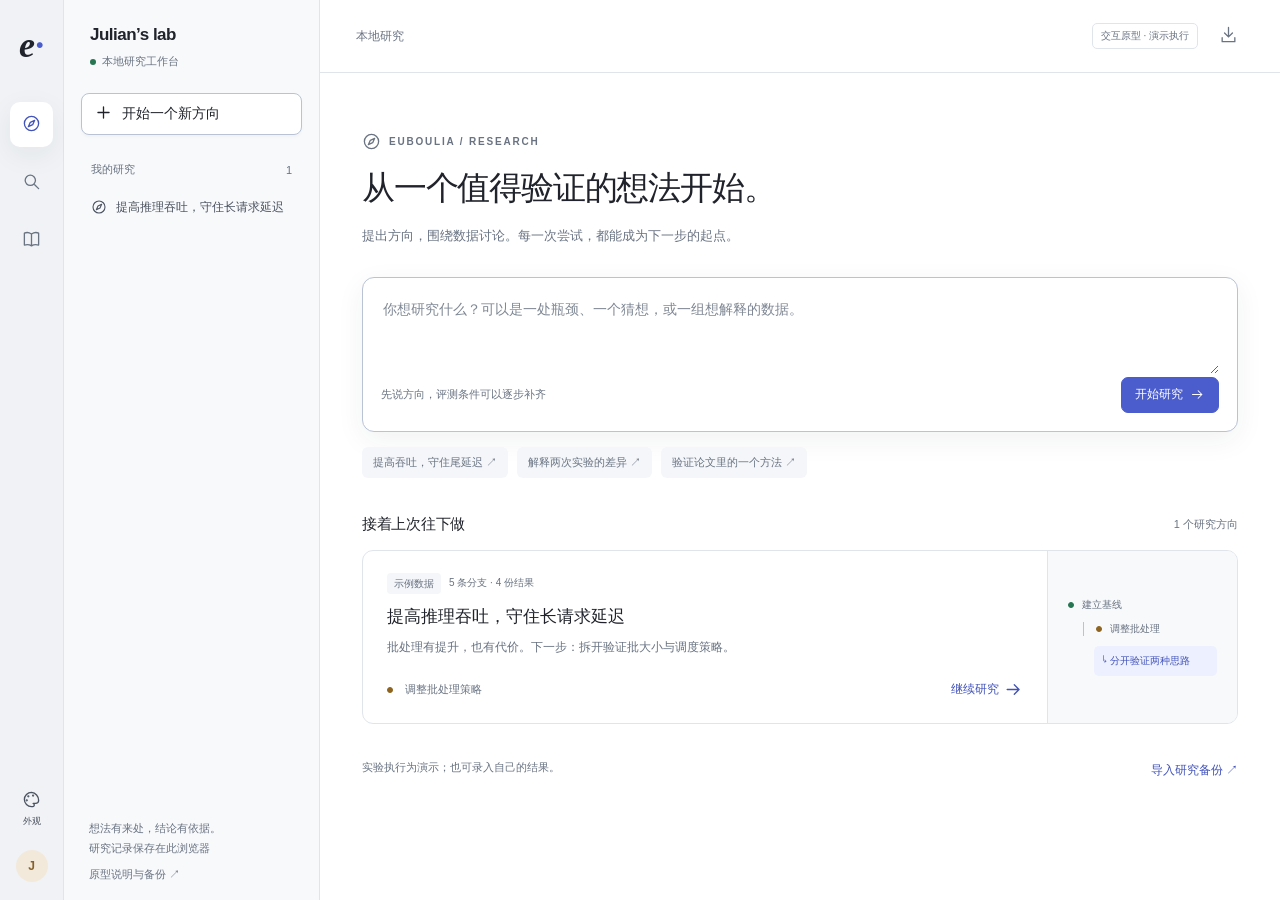
==== commit a76b1b78: "feat(lab): add a local branching research workbench" ====
--- a/docs/prototypes/inference-world/index.html
+++ b/docs/prototypes/inference-world/index.html
@@ -6,66 +6,41 @@
     <meta name="color-scheme" content="light" />
     <meta
       name="description"
-      content="Euboulia 共享研究室：与人和 Agent 一起推进推理优化。"
+      content="Euboulia 本地研究工作台：从方向到实验，与 Agent 一起讨论、分支验证、积累经验。"
     />
-    <title>Euboulia · 共享研究室</title>
+    <title>Euboulia · 本地研究工作台</title>
     <script src="appearance.js"></script>
-    <link rel="stylesheet" href="room.css" />
     <link rel="stylesheet" href="themes.css" />
-    <link rel="stylesheet" href="lab.css" />
+    <link rel="stylesheet" href="research.css" />
   </head>
   <body>
-    <a class="skip" href="#main">跳到研究室</a>
-    <div class="shell">
-      <nav class="rail" aria-label="工作空间">
-        <button class="brand" data-page="rooms" aria-label="Euboulia 研究室">
+    <a class="skip" href="#main">跳到研究内容</a>
+    <div class="workbench">
+      <nav class="rail" aria-label="工作台导航">
+        <button class="brand" data-action="home" aria-label="Euboulia 首页">
           e<span>·</span>
+        </button>
+        <button
+          class="rail-button active"
+          data-action="home"
+          aria-label="研究方向"
+          title="研究方向"
+        >
+          <span data-icon="compass"></span>
         </button>
         <button
           class="rail-button"
           data-action="search"
+          aria-label="搜索研究记录"
           title="搜索 · ⌘K"
-          aria-label="搜索"
         >
           <span data-icon="search"></span>
         </button>
         <button
-          class="rail-button active"
-          data-page="rooms"
-          title="研究室"
-          aria-label="研究室"
-        >
-          <span data-icon="chat"></span>
-        </button>
-        <button
           class="rail-button"
-          data-page="activity"
-          title="动态"
-          aria-label="动态"
-        >
-          <span data-icon="activity"></span>
-        </button>
-        <button
-          class="rail-button"
-          data-page="members"
-          title="团队"
-          aria-label="团队"
-        >
-          <span data-icon="users"></span>
-        </button>
-        <button
-          class="rail-button"
-          data-page="computers"
-          title="计算机"
-          aria-label="计算机"
-        >
-          <span data-icon="computer"></span>
-        </button>
-        <button
-          class="rail-button"
-          data-page="memory"
-          title="经验"
-          aria-label="经验"
+          data-action="memories"
+          aria-label="经验库"
+          title="经验库"
         >
           <span data-icon="book"></span>
         </button>
@@ -76,274 +51,128 @@
             aria-label="切换外观"
             aria-haspopup="dialog"
             aria-controls="appearance-dialog"
-            title="切换外观"
           >
-            <svg
-              viewBox="0 0 24 24"
-              fill="none"
-              stroke="currentColor"
-              stroke-width="1.5"
-              aria-hidden="true"
+            <span data-icon="palette"></span><span>外观</span>
+          </button>
+          <span class="avatar" title="本地研究者">J</span>
+        </div>
+      </nav>
+      <aside class="sidebar" id="sidebar" aria-label="研究与分支">
+        <div class="workspace-name">Julian’s lab</div>
+        <div class="workspace-caption">
+          <span class="local-dot"></span>本地研究工作台
+        </div>
+        <button class="side-new" data-action="new">
+          <span data-icon="plus"></span>开始一个新方向
+        </button>
+        <div id="side-content"></div>
+        <div class="side-bottom">
+          <p>想法有来处，结论有依据。</p>
+          <p>研究记录保存在此浏览器</p>
+          <button data-action="about">原型说明与备份 ↗</button>
+        </div>
+      </aside>
+      <main class="main" id="main" tabindex="-1">
+        <header class="topbar">
+          <div class="breadcrumb" id="breadcrumb"></div>
+          <div class="top-tools">
+            <span class="prototype"
+              >交互原型<span class="prototype-detail"> · 演示执行</span></span
+            ><button
+              class="icon-button"
+              data-action="export"
+              aria-label="导出研究备份"
+              title="导出研究备份"
             >
-              <path
-                d="M12 3a9 9 0 1 0 0 18h1.4a2 2 0 0 0 1.5-3.3 1.6 1.6 0 0 1 1.2-2.7H18a3 3 0 0 0 3-3 9 9 0 0 0-9-9Z"
-              />
-              <circle cx="7.5" cy="10" r=".8" />
-              <circle cx="10.5" cy="6.8" r=".8" />
-              <circle cx="15" cy="7.5" r=".8" />
-              <circle cx="7.5" cy="14.5" r=".8" /></svg
-            ><span>外观</span>
-          </button>
-          <span class="avatar sand" title="Julian · 本地演示">J</span>
-        </div>
-      </nav>
-      <aside class="sidebar">
-        <div class="workspace-name">
-          <span>Julian’s lab</span><span class="tiny-dot"></span>
-        </div>
-        <button class="quick-search" data-action="search">
-          <span data-icon="search"></span>搜索工作与证据 <kbd>⌘K</kbd>
-        </button>
-        <div class="side-label">
-          <span class="side-label-title"
-            >研究室 <span id="room-total">2</span></span
-          ><button
-            class="icon-button"
-            data-action="new-room"
-            aria-label="创建研究室"
-          >
-            ＋
-          </button>
-        </div>
-        <div id="room-list"></div>
-        <button class="text-button browse-rooms" data-page="rooms">
-          查看全部研究室 ↗
-        </button>
-        <div class="side-label">
-          <span class="side-label-title"
-            >研究队友 <span id="team-total">4</span></span
-          >
-        </div>
-        <div id="member-list"></div>
-        <div class="sidebar-bottom">
-          <div class="connection">
-            <span class="tiny-dot"></span
-            ><span id="connection-label">2 台 Computer 已连接</span>
-          </div>
-          <div class="prototype-label">交互原型 · 示例数据</div>
-          <button class="text-button muted" data-action="reset">
-            重置本地演示
-          </button>
-        </div>
-      </aside>
-      <main id="main" tabindex="-1">
-        <header class="room-header">
-          <div>
-            <div class="breadcrumb">
-              研究室 <span>/</span> <span id="room-name">dsv4-on-h20</span>
-            </div>
-            <h1 id="room-heading">把 DSV4 的解码再快一点</h1>
-          </div>
-          <div class="header-actions">
-            <button
-              id="new-goal-trigger"
-              class="button primary"
-              data-action="new-goal"
-            >
-              ＋ 发起目标</button
-            ><button id="lab-contact" class="button" data-lab="send" hidden>
-              联系真实 Agent ↗</button
-            ><span class="demo-pill">DEMO</span
+              <span data-icon="download"></span></button
             ><button
               class="icon-button mobile-nav"
               data-action="sidebar"
-              aria-label="展开导航"
+              aria-label="展开研究导航"
+              aria-expanded="false"
             >
-              <span data-icon="menu"></span></button
-            ><button
-              class="icon-button"
-              data-action="context"
-              title="研究上下文"
-              aria-label="研究上下文"
-            >
-              <span data-icon="panel"></span>
+              <span data-icon="menu"></span>
             </button>
           </div>
         </header>
-        <div id="room-controls">
-          <div id="goal-strip" class="goal-strip" hidden></div>
-          <div class="room-tabs" role="tablist" aria-label="研究室视图">
-            <button
-              id="tab-overview"
-              role="tab"
-              data-view="overview"
-              aria-selected="false"
-            >
-              目标
-            </button>
-            <button
-              id="tab-conversation"
-              role="tab"
-              data-view="conversation"
-              aria-selected="true"
-            >
-              讨论</button
-            ><button
-              id="tab-tasks"
-              role="tab"
-              data-view="tasks"
-              aria-selected="false"
-            >
-              工作 <span id="task-count">3</span></button
-            ><button
-              id="tab-artifacts"
-              role="tab"
-              data-view="artifacts"
-              aria-selected="false"
-            >
-              产物</button
-            ><button
-              id="tab-map"
-              role="tab"
-              data-view="map"
-              aria-selected="false"
-            >
-              关系
-            </button>
-            <div class="tab-spacer"></div>
-            <span class="quiet-state"
-              ><span class="tiny-dot"></span>仅本地演示</span
-            >
-          </div>
-          <div class="context-strip" id="scope-context"></div>
-        </div>
         <div
-          id="content"
-          class="content"
-          role="tabpanel"
-          aria-labelledby="tab-conversation"
+          class="storage-warning"
+          id="storage-warning"
+          role="alert"
+          hidden
         ></div>
-        <div id="composer-wrap" class="composer-wrap">
-          <div id="suggestions" class="suggestions">
-            <button data-preset="ranks">先查 rank 间等待 <span>↗</span></button
-            ><button data-preset="compare">对比这两次实验 <span>↗</span></button
-            ><button data-preset="attention">
-              只看需要我处理的 <span>↗</span>
-            </button>
-          </div>
-          <form id="composer" class="composer">
-            <div id="context-chips" class="context-chips"></div>
-            <label class="sr-only" for="message">给研究室发消息</label
-            ><textarea
-              id="message"
-              rows="2"
-              placeholder="说说下一步，@ 一位队友，或引用一份证据…"
-              maxlength="4000"
-            ></textarea>
-            <div id="mention-menu" class="mention-menu" hidden></div>
-            <div class="composer-tools">
-              <button
-                type="button"
-                class="icon-button"
-                data-action="attach"
-                title="引用证据"
-                aria-label="引用证据"
-              >
-                <span data-icon="plus"></span></button
-              ><button
-                type="button"
-                class="icon-button"
-                data-action="mention"
-                title="提及队友"
-                aria-label="提及队友"
-              >
-                @</button
-              ><label class="task-toggle"
-                ><input id="as-task" type="checkbox" />交给队友办</label
-              ><select id="task-owner" aria-label="任务负责人" hidden>
-                <option value="atlas">Atlas</option>
-                <option value="prism">Prism</option>
-                <option value="lin">Lin</option>
-                <option value="julian">Julian</option></select
-              ><span class="composer-spacer"></span
-              ><span class="send-help">Enter 发送 · Shift Enter 换行</span
-              ><button
-                type="submit"
-                id="send"
-                class="send"
-                aria-label="发送到本地研究室"
-                disabled
-              >
-                ↑
-              </button>
-            </div>
-          </form>
-          <div class="composer-footnote">
-            消息保存在此浏览器 · AI 回复与执行尚未接入
-          </div>
-        </div>
+        <div id="content"></div>
       </main>
-      <aside id="inspector" class="inspector" aria-label="上下文详情" hidden>
-        <header>
-          <span id="inspector-type"></span
-          ><button
+    </div>
+    <dialog id="flow-dialog" aria-labelledby="flow-title">
+      <form id="flow-form">
+        <header class="dialog-heading">
+          <h2 id="flow-title"></h2>
+          <button
+            type="button"
             class="icon-button"
-            data-action="close-panel"
-            aria-label="关闭详情"
+            data-action="close-dialog"
+            aria-label="关闭对话框"
           >
             ×
           </button>
         </header>
-        <div id="inspector-content"></div>
-      </aside>
-    </div>
+        <div class="dialog-content">
+          <div id="flow-fields"></div>
+          <p class="form-error" id="flow-error" role="alert"></p>
+        </div>
+        <footer class="dialog-footer">
+          <small id="flow-hint">仅保存到本地</small
+          ><button type="button" class="button" data-action="close-dialog">
+            取消</button
+          ><button type="submit" class="button primary" id="flow-submit">
+            保存
+          </button>
+        </footer>
+      </form>
+    </dialog>
+    <dialog id="detail-dialog" aria-labelledby="detail-title">
+      <header class="dialog-heading">
+        <h2 id="detail-title"></h2>
+        <button
+          type="button"
+          class="icon-button"
+          data-action="close-detail"
+          aria-label="关闭详情"
+        >
+          ×
+        </button>
+      </header>
+      <div id="detail-content" class="dialog-content"></div>
+    </dialog>
     <dialog id="search-dialog" aria-labelledby="search-title">
-      <div class="dialog-heading">
-        <h2 id="search-title">搜索研究室</h2>
-        <button
+      <header class="dialog-heading">
+        <h2 id="search-title">搜索研究记录</h2>
+        <button
+          type="button"
           class="icon-button"
-          data-action="close-dialog"
+          data-action="close-search"
           aria-label="关闭搜索"
         >
           ×
         </button>
+      </header>
+      <div class="dialog-content">
+        <input
+          id="search-input"
+          type="search"
+          aria-label="搜索方向、方案、讨论或经验"
+          placeholder="方向、方案、讨论或经验…"
+        />
+        <div id="search-results"></div>
       </div>
-      <input
-        id="search-input"
-        aria-label="搜索研究室、目标、消息或证据"
-        placeholder="搜索研究室、目标、消息或证据…"
-        autocomplete="off"
-      />
-      <div id="search-results"></div>
-      <div class="dialog-footnote">
-        ⌘K 打开 · Esc 关闭 · 搜索所有研究室与目标
-      </div>
-    </dialog>
-    <dialog id="flow-dialog" aria-labelledby="flow-title">
-      <form id="flow-form">
-        <div class="dialog-heading">
-          <h2 id="flow-title"></h2>
-          <button
-            type="button"
-            class="icon-button"
-            data-action="close-flow"
-            aria-label="关闭表单"
-          >
-            ×
-          </button>
-        </div>
-        <div id="flow-fields"></div>
-        <p id="flow-error" class="form-error" role="alert"></p>
-        <div class="flow-footer">
-          <span id="flow-hint">仅保存在本地演示</span
-          ><button type="button" class="button" data-action="close-flow">
-            暂时收起</button
-          ><button id="flow-submit" class="button primary" type="submit">
-            创建
-          </button>
-        </div>
-      </form>
-    </dialog>
+    </dialog>
+    <input
+      id="backup-input"
+      type="file"
+      accept="application/json,.json"
+      hidden
+    />
     <div id="notice" class="notice" role="status" aria-live="polite"></div>
     <dialog
       id="appearance-dialog"
@@ -354,7 +183,7 @@
         <div>
           <h2 id="appearance-title">选一套看着舒服的外观</h2>
           <p id="appearance-description">
-            点选即可比较，整个研究室会一起变化。
+            点选即可比较，整个工作台会一起变化。
           </p>
         </div>
         <button
@@ -366,7 +195,7 @@
         </button>
       </div>
       <fieldset class="theme-options">
-        <legend class="sr-only">研究室主题</legend>
+        <legend class="sr-only">工作台主题</legend>
         <label class="theme-option"
           ><input
             type="radio"
@@ -459,6 +288,6 @@
         <button class="button primary" data-appearance-close>完成</button>
       </div>
     </dialog>
-    <script type="module" src="room.mjs"></script>
+    <script type="module" src="research.mjs"></script>
   </body>
 </html>
--- a/docs/prototypes/inference-world/research.css
+++ b/docs/prototypes/inference-world/research.css
@@ -0,0 +1,1633 @@
+:root {
+  font-family:
+    Inter,
+    -apple-system,
+    BlinkMacSystemFont,
+    "Segoe UI",
+    "PingFang SC",
+    sans-serif;
+  font-size: 14px;
+  font-synthesis: none;
+}
+* {
+  box-sizing: border-box;
+}
+body {
+  margin: 0;
+}
+button,
+input,
+textarea,
+select {
+  font: inherit;
+  color: inherit;
+}
+button,
+a,
+input,
+textarea,
+select,
+summary {
+  -webkit-tap-highlight-color: transparent;
+}
+button {
+  cursor: pointer;
+  background: none;
+  border: 0;
+}
+button:disabled {
+  opacity: 0.42;
+  cursor: not-allowed;
+}
+a {
+  color: var(--accent-text);
+  text-decoration: none;
+}
+a:hover {
+  text-decoration: underline;
+}
+button:focus-visible,
+a:focus-visible,
+input:focus-visible,
+textarea:focus-visible,
+select:focus-visible,
+summary:focus-visible {
+  outline: 2px solid var(--accent);
+  outline-offset: 3px;
+}
+button,
+a {
+  touch-action: manipulation;
+}
+h1,
+h2,
+h3,
+p {
+  margin: 0;
+}
+p {
+  line-height: 1.8;
+}
+h1 {
+  font-size: 27px;
+  font-weight: 620;
+  letter-spacing: -0.8px;
+  line-height: 1.45;
+}
+h2 {
+  font-size: 19px;
+  font-weight: 610;
+  letter-spacing: -0.3px;
+}
+h3 {
+  font-size: 15px;
+  font-weight: 600;
+}
+[hidden] {
+  display: none !important;
+}
+.sr-only {
+  position: absolute;
+  width: 1px;
+  height: 1px;
+  overflow: hidden;
+  clip-path: inset(50%);
+  white-space: nowrap;
+}
+.skip {
+  position: fixed;
+  top: -60px;
+  left: 20px;
+  z-index: 99;
+  background: var(--paper);
+  padding: 12px;
+}
+.skip:focus {
+  top: 12px;
+}
+svg.icon {
+  width: 19px;
+  height: 19px;
+  flex: 0 0 auto;
+  fill: none;
+  stroke: currentColor;
+  stroke-width: 1.65;
+  stroke-linecap: round;
+  stroke-linejoin: round;
+}
+.workbench {
+  display: grid;
+  grid-template-columns: 64px 256px minmax(0, 1fr);
+  min-height: 100dvh;
+}
+.rail {
+  position: sticky;
+  top: 0;
+  height: 100dvh;
+  background: var(--rail);
+  border-right: 1px solid var(--line);
+  display: flex;
+  flex-direction: column;
+  align-items: center;
+  padding: 22px 8px 18px;
+  gap: 13px;
+}
+.brand {
+  font-family: Georgia, serif;
+  font-size: 36px;
+  font-weight: bold;
+  font-style: italic;
+  line-height: 1;
+  width: 44px;
+  height: 45px;
+  margin-bottom: 22px;
+  color: var(--ink);
+}
+.brand span {
+  color: var(--accent);
+}
+.rail-button {
+  width: 43px;
+  min-height: 45px;
+  color: var(--muted);
+  border-radius: 10px;
+  display: grid;
+  place-items: center;
+}
+.rail-button.active {
+  color: var(--accent-text);
+  background: var(--paper);
+  box-shadow: var(--shadow);
+}
+.rail-button:hover {
+  background: var(--hover);
+}
+.rail-bottom {
+  margin-top: auto;
+}
+.avatar {
+  display: grid;
+  place-items: center;
+  width: 32px;
+  height: 32px;
+  border-radius: 50%;
+  font-size: 12px;
+  font-weight: 600;
+  background: var(--avatar-sand-bg);
+  color: var(--avatar-sand-text);
+}
+.sidebar {
+  position: sticky;
+  top: 0;
+  height: 100dvh;
+  overflow-y: auto;
+  background: var(--side);
+  border-right: 1px solid var(--line);
+  padding: 25px 17px 18px;
+  display: flex;
+  flex-direction: column;
+  min-width: 0;
+}
+.workspace-name {
+  font-size: 17px;
+  font-weight: 650;
+  padding: 0 9px;
+  letter-spacing: -0.5px;
+}
+.workspace-caption {
+  display: flex;
+  gap: 6px;
+  align-items: center;
+  color: var(--muted);
+  font-size: 11px;
+  margin: 9px 9px 24px;
+}
+.local-dot {
+  background: var(--positive);
+  width: 6px;
+  height: 6px;
+  border-radius: 50%;
+  display: inline-block;
+  flex-shrink: 0;
+}
+.side-new {
+  background: var(--paper);
+  border: 1px solid var(--line-strong);
+  border-radius: 8px;
+  min-height: 39px;
+  display: flex;
+  gap: 9px;
+  align-items: center;
+  padding: 9px 12px;
+  font-weight: 550;
+  box-shadow: 0 2px 3px color-mix(in srgb, var(--ink) 3%, transparent);
+}
+.side-new:hover {
+  border-color: var(--accent);
+}
+.side-label {
+  color: var(--muted);
+  font-size: 11px;
+  display: flex;
+  justify-content: space-between;
+  align-items: center;
+  margin: 27px 10px 10px;
+}
+.study-link {
+  width: 100%;
+  text-align: left;
+  display: flex;
+  gap: 9px;
+  padding: 11px 10px;
+  border-radius: 7px;
+  align-items: flex-start;
+  font-size: 12px;
+  color: var(--text);
+  line-height: 1.6;
+}
+.study-link.selected {
+  background: var(--accent-soft);
+  color: var(--accent-text);
+}
+.study-link span {
+  overflow-wrap: anywhere;
+}
+.study-link svg {
+  margin-top: 1px;
+  width: 16px;
+  height: 16px;
+}
+.branch-tree,
+.branch-tree ul {
+  list-style: none;
+  padding: 0;
+  margin: 0;
+}
+.branch-tree > li {
+  margin: 4px 0;
+}
+.branch-tree ul {
+  margin-left: 11px;
+  padding-left: 11px;
+  border-left: 1px solid var(--line-strong);
+}
+.tree-row {
+  display: flex;
+  align-items: center;
+  min-height: 36px;
+  border-radius: 6px;
+  gap: 2px;
+}
+.tree-row.selected {
+  background: var(--hover);
+}
+.tree-row.selected .tree-link {
+  color: var(--accent-text);
+  font-weight: 600;
+}
+.tree-fold {
+  width: 22px;
+  height: 30px;
+  flex-shrink: 0;
+  padding: 0;
+  color: var(--muted);
+}
+.tree-fold svg {
+  width: 12px;
+  height: 12px;
+  transition: transform 0.15s;
+}
+.tree-fold[aria-expanded="true"] svg {
+  transform: rotate(90deg);
+}
+.tree-link {
+  min-width: 0;
+  text-align: left;
+  flex: 1;
+  padding: 8px 4px;
+  display: flex;
+  align-items: center;
+  gap: 7px;
+  font-size: 11px;
+  color: var(--text);
+}
+.tree-link .tree-title {
+  overflow: hidden;
+  text-overflow: ellipsis;
+  white-space: nowrap;
+}
+.state-dot {
+  width: 6px;
+  height: 6px;
+  border-radius: 50%;
+  border: 1px solid var(--muted);
+  flex-shrink: 0;
+}
+.state-dot.done,
+.state-dot.measured,
+.state-dot.closed {
+  background: var(--positive);
+  border-color: var(--positive);
+}
+.state-dot.running {
+  background: var(--accent);
+  border-color: var(--accent);
+  box-shadow: 0 0 0 3px var(--accent-soft);
+}
+.state-dot.review {
+  background: var(--warning);
+  border-color: var(--warning);
+}
+.side-bottom {
+  margin-top: auto;
+  padding: 26px 8px 0;
+}
+.side-bottom p {
+  font-size: 11px;
+  color: var(--muted);
+}
+.side-bottom button {
+  padding: 8px 0 0;
+  font-size: 11px;
+  color: var(--muted);
+}
+.main {
+  min-width: 0;
+}
+.topbar {
+  padding: 19px 36px;
+  border-bottom: 1px solid var(--line);
+  display: flex;
+  align-items: center;
+  justify-content: space-between;
+  min-height: 73px;
+  gap: 16px;
+}
+.breadcrumb {
+  display: flex;
+  gap: 9px;
+  align-items: center;
+  min-width: 0;
+  color: var(--muted);
+  font-size: 12px;
+}
+.breadcrumb button {
+  color: var(--muted);
+  padding: 0;
+}
+.breadcrumb > span:last-child {
+  color: var(--text);
+  overflow: hidden;
+  text-overflow: ellipsis;
+  white-space: nowrap;
+  max-width: 32vw;
+}
+.top-tools {
+  display: flex;
+  gap: 14px;
+  align-items: center;
+  flex-shrink: 0;
+}
+.prototype {
+  font-size: 10px;
+  color: var(--muted);
+  border: 1px solid var(--line);
+  border-radius: 5px;
+  padding: 5px 8px;
+  white-space: nowrap;
+}
+.icon-button {
+  width: 32px;
+  min-height: 32px;
+  display: inline-grid;
+  place-items: center;
+  color: var(--muted);
+  border-radius: 6px;
+  padding: 0;
+}
+.icon-button:hover {
+  background: var(--hover);
+  color: var(--ink);
+}
+.mobile-nav {
+  display: none;
+}
+.page {
+  max-width: 1120px;
+  margin: auto;
+  padding: 36px 42px 48px;
+}
+.eyebrow {
+  display: flex;
+  gap: 8px;
+  align-items: center;
+  color: var(--muted);
+  font-size: 10px;
+  font-weight: 550;
+  letter-spacing: 1.8px;
+  text-transform: uppercase;
+  margin-bottom: 13px;
+}
+.home {
+  max-width: 1050px;
+  padding-top: 59px;
+}
+.home h1 {
+  font-size: clamp(26px, 2.6vw, 36px);
+  letter-spacing: -1.2px;
+}
+.intro {
+  font-size: 13px;
+  color: var(--muted);
+  margin-top: 12px;
+}
+.direction-box {
+  margin-top: 29px;
+  border: 1px solid var(--line-strong);
+  border-radius: 12px;
+  padding: 18px;
+  background: var(--paper);
+  box-shadow: var(--shadow);
+}
+.direction-box:focus-within {
+  border-color: var(--accent);
+  box-shadow: var(--focus-shadow);
+}
+.direction-box textarea {
+  resize: vertical;
+  border: 0;
+  outline: none;
+  box-shadow: none;
+  background: transparent;
+  padding: 2px;
+  min-height: 78px;
+  font-size: 14px;
+}
+.direction-tools {
+  display: flex;
+  justify-content: space-between;
+  gap: 16px;
+  align-items: center;
+}
+.direction-tools span {
+  color: var(--muted);
+  font-size: 11px;
+}
+.button {
+  min-height: 36px;
+  border: 1px solid var(--line);
+  background: var(--paper);
+  color: var(--text);
+  padding: 8px 13px;
+  border-radius: 7px;
+  display: inline-flex;
+  align-items: center;
+  justify-content: center;
+  gap: 7px;
+  font-size: 12px;
+  line-height: 1.4;
+  font-weight: 500;
+  text-decoration: none;
+}
+.button:hover {
+  background: var(--hover);
+  border-color: var(--line-strong);
+  text-decoration: none;
+}
+.button.primary {
+  background: var(--accent);
+  color: var(--on-accent);
+  border-color: var(--accent);
+}
+.button.primary:hover {
+  background: var(--accent-hover);
+}
+.button svg {
+  width: 15px;
+  height: 15px;
+}
+.text-button {
+  color: var(--accent-text);
+  padding: 2px 0;
+  font-size: 12px;
+  display: inline-flex;
+  align-items: center;
+  gap: 5px;
+}
+.text-button:hover {
+  text-decoration: underline;
+}
+.prompt-examples {
+  display: flex;
+  flex-wrap: wrap;
+  gap: 9px;
+  margin-top: 15px;
+}
+.prompt-examples button {
+  background: var(--surface);
+  color: var(--muted);
+  font-size: 11px;
+  padding: 8px 11px;
+  border-radius: 6px;
+}
+.prompt-examples button:hover {
+  color: var(--accent-text);
+  background: var(--accent-soft);
+}
+.section-heading {
+  display: flex;
+  justify-content: space-between;
+  align-items: center;
+  gap: 14px;
+  margin: 37px 0 16px;
+}
+.section-heading h2 {
+  font-size: 15px;
+}
+.section-heading span {
+  color: var(--muted);
+  font-size: 11px;
+}
+.recent-study {
+  border: 1px solid var(--line);
+  border-radius: 11px;
+  display: grid;
+  grid-template-columns: minmax(0, 1fr) 190px;
+  background: var(--paper);
+  overflow: hidden;
+  margin-bottom: 12px;
+}
+.recent-main {
+  padding: 22px 24px;
+}
+.recent-main h3 {
+  font-size: 17px;
+  margin: 11px 0 9px;
+}
+.recent-main p {
+  color: var(--muted);
+  font-size: 12px;
+  margin-bottom: 20px;
+}
+.recent-meta {
+  display: flex;
+  align-items: center;
+  flex-wrap: wrap;
+  gap: 12px;
+  color: var(--muted);
+  font-size: 11px;
+}
+.recent-meta .text-button {
+  margin-left: auto;
+}
+.recent-visual {
+  padding: 20px;
+  border-left: 1px solid var(--line);
+  background: var(--side);
+  display: flex;
+  align-items: center;
+}
+.mini-tree {
+  width: 100%;
+  color: var(--muted);
+  font-size: 10px;
+  display: grid;
+  gap: 10px;
+}
+.mini-tree > div {
+  display: flex;
+  gap: 8px;
+  align-items: center;
+}
+.mini-tree .child {
+  margin-left: 15px;
+  padding-left: 12px;
+  border-left: 1px solid var(--line-strong);
+}
+.mini-tree .active-leaf {
+  background: var(--accent-soft);
+  color: var(--accent-text);
+  border-radius: 5px;
+  padding: 8px;
+  margin-left: 26px;
+}
+.home-footer {
+  display: flex;
+  justify-content: space-between;
+  gap: 20px;
+  padding-top: 24px;
+  font-size: 11px;
+  color: var(--muted);
+}
+.heading-row {
+  display: flex;
+  align-items: flex-start;
+  justify-content: space-between;
+  gap: 24px;
+}
+.heading-row .heading-actions {
+  display: flex;
+  align-items: center;
+  gap: 8px;
+  flex-shrink: 0;
+  padding-top: 28px;
+}
+.branch-subtitle {
+  font-size: 12px;
+  color: var(--muted);
+  margin-top: 12px;
+  display: flex;
+  align-items: center;
+  flex-wrap: wrap;
+  gap: 9px;
+}
+.tag {
+  display: inline-flex;
+  align-items: center;
+  gap: 5px;
+  padding: 3px 7px;
+  border-radius: 4px;
+  background: var(--surface);
+  color: var(--muted);
+  font-size: 10px;
+  line-height: 1.5;
+  font-weight: 500;
+}
+.tag.positive {
+  background: var(--positive-soft);
+  color: var(--positive);
+}
+.tag.warning {
+  background: var(--warning-soft);
+  color: var(--warning);
+}
+.tag.accent {
+  background: var(--accent-soft);
+  color: var(--accent-text);
+}
+.tabs {
+  margin-top: 26px;
+  border-bottom: 1px solid var(--line);
+  display: flex;
+  gap: 26px;
+}
+.tabs button {
+  color: var(--muted);
+  font-size: 12px;
+  padding: 13px 0;
+  border-bottom: 2px solid transparent;
+  white-space: nowrap;
+}
+.tabs button[aria-selected="true"] {
+  border-color: var(--accent);
+  color: var(--ink);
+  font-weight: 600;
+}
+.tabs .count {
+  margin-left: 4px;
+  color: var(--muted);
+  font-size: 10px;
+}
+.branch-body {
+  padding-top: 26px;
+}
+.finding {
+  border: 1px solid var(--line);
+  border-radius: 10px;
+  padding: 22px 24px;
+  position: relative;
+  background: var(--paper);
+}
+.finding.attention {
+  border-left: 3px solid var(--warning);
+}
+.finding.neutral {
+  border-left: 3px solid var(--accent);
+}
+.finding-header {
+  display: flex;
+  align-items: center;
+  gap: 9px;
+  color: var(--muted);
+  font-size: 11px;
+  margin-bottom: 12px;
+}
+.finding-header .tag {
+  margin-left: auto;
+}
+.finding h2 {
+  font-size: 20px;
+  max-width: 680px;
+  line-height: 1.6;
+  letter-spacing: -0.4px;
+}
+.finding p {
+  font-size: 12px;
+  color: var(--text);
+  margin: 9px 0 15px;
+}
+.finding-actions {
+  display: flex;
+  align-items: center;
+  gap: 16px;
+  flex-wrap: wrap;
+}
+.metric-row {
+  display: grid;
+  grid-template-columns: 1fr 1fr;
+  gap: 28px;
+  margin: 21px 0 5px;
+  padding-top: 19px;
+  border-top: 1px solid var(--line);
+}
+.metric-name {
+  color: var(--muted);
+  font-size: 11px;
+  margin-bottom: 8px;
+}
+.metric-value {
+  font-size: 27px;
+  letter-spacing: -0.8px;
+  font-variant-numeric: tabular-nums;
+  font-weight: 550;
+}
+.metric-value small {
+  font-size: 11px;
+  font-weight: 400;
+  letter-spacing: 0;
+  color: var(--muted);
+  margin-left: 4px;
+}
+.metric-change {
+  display: inline-block;
+  margin-left: 10px;
+  color: var(--positive);
+  font-size: 12px;
+  letter-spacing: 0;
+}
+.metric-change.bad {
+  color: var(--warning);
+}
+.metric-note {
+  font-size: 10px;
+  color: var(--muted);
+  margin-top: 8px;
+}
+.evidence-section {
+  margin-top: 27px;
+}
+.subhead {
+  display: flex;
+  align-items: center;
+  justify-content: space-between;
+  gap: 10px;
+  margin-bottom: 14px;
+}
+.subhead h3 {
+  font-size: 13px;
+}
+.subhead span {
+  font-size: 11px;
+  color: var(--muted);
+}
+.chart-pair {
+  display: grid;
+  grid-template-columns: 1fr 1fr;
+  gap: 28px;
+}
+.bar-chart {
+  border: 1px solid var(--line);
+  border-radius: 8px;
+  padding: 17px;
+}
+.chart-title {
+  display: flex;
+  justify-content: space-between;
+  gap: 8px;
+  color: var(--muted);
+  font-size: 11px;
+  margin-bottom: 16px;
+}
+.bar-line {
+  display: grid;
+  grid-template-columns: 39px minmax(0, 1fr) 48px;
+  align-items: center;
+  gap: 8px;
+  margin: 13px 0;
+  font-size: 10px;
+}
+.bar-line button {
+  padding: 4px 0;
+  color: var(--muted);
+  text-align: left;
+}
+.bar-line .bar-track {
+  min-height: 15px;
+  display: flex;
+  align-items: center;
+  border-radius: 3px;
+}
+.bar-line .bar-track button {
+  height: 18px;
+  min-width: 4px;
+  padding: 0;
+  border-radius: 3px;
+  background: var(--chart-baseline);
+}
+.bar-line .bar-track button.candidate {
+  background: var(--accent);
+}
+.bar-line .bar-track button.exceeded {
+  background: var(--warning);
+}
+.bar-value {
+  text-align: right;
+  color: var(--text);
+  font-variant-numeric: tabular-nums;
+}
+.chart-note {
+  font-size: 10px;
+  color: var(--muted);
+  line-height: 1.65;
+  margin-top: 8px;
+}
+.discussion {
+  margin-top: 28px;
+}
+.message {
+  display: grid;
+  grid-template-columns: 28px minmax(0, 1fr);
+  gap: 11px;
+  margin: 20px 0;
+}
+.message-avatar {
+  background: var(--surface);
+  border: 1px solid var(--line);
+  color: var(--muted);
+  border-radius: 7px;
+  height: 27px;
+  width: 27px;
+  display: grid;
+  place-items: center;
+  font-size: 10px;
+}
+.message.you .message-avatar {
+  background: var(--avatar-sand-bg);
+  border: 0;
+  color: var(--avatar-sand-text);
+}
+.message.demo-agent .message-avatar {
+  background: var(--accent-soft);
+  color: var(--accent-text);
+  border: 0;
+}
+.message-byline {
+  display: flex;
+  align-items: center;
+  gap: 8px;
+  font-size: 11px;
+  margin: 2px 0 7px;
+}
+.message-byline time {
+  color: var(--muted);
+  font-size: 10px;
+}
+.message p {
+  white-space: pre-wrap;
+  overflow-wrap: anywhere;
+  font-size: 12px;
+  color: var(--text);
+}
+.message.system p {
+  color: var(--muted);
+  font-size: 11px;
+}
+.message-links {
+  display: flex;
+  gap: 7px;
+  flex-wrap: wrap;
+  margin-top: 9px;
+}
+.reference-button {
+  padding: 5px 8px;
+  border-radius: 5px;
+  border: 1px solid var(--line);
+  color: var(--text);
+  font-size: 10px;
+  display: inline-flex;
+  align-items: center;
+  gap: 5px;
+}
+.reference-button:hover {
+  background: var(--hover);
+}
+.message-actions {
+  margin-top: 8px;
+}
+.message-actions button {
+  font-size: 10px;
+}
+.composer {
+  border: 1px solid var(--line-strong);
+  border-radius: 9px;
+  padding: 12px 14px;
+  background: var(--paper);
+  margin-top: 23px;
+}
+.composer:focus-within {
+  border-color: var(--accent);
+  box-shadow: var(--focus-shadow);
+}
+.composer textarea {
+  border: 0;
+  resize: vertical;
+  min-height: 66px;
+  padding: 5px 0;
+  background: transparent;
+  box-shadow: none;
+  outline: none;
+  font-size: 12px;
+}
+.composer .tools {
+  display: flex;
+  gap: 12px;
+  align-items: center;
+  justify-content: space-between;
+  margin-top: 6px;
+}
+.composer .tools span {
+  color: var(--muted);
+  font-size: 10px;
+}
+.composer-context {
+  display: flex;
+  flex-wrap: wrap;
+  gap: 5px;
+  margin-bottom: 5px;
+}
+.composer-context button {
+  background: var(--accent-soft);
+  color: var(--accent-text);
+  padding: 5px 8px;
+  font-size: 10px;
+  border-radius: 4px;
+}
+.inline-notice {
+  color: var(--muted);
+  font-size: 11px;
+  padding: 12px 14px;
+  background: var(--surface);
+  border-radius: 6px;
+  line-height: 1.7;
+}
+.inline-notice.warning {
+  background: var(--warning-soft);
+  color: var(--warning);
+}
+.run-status {
+  border: 1px solid var(--line);
+  border-radius: 8px;
+  padding: 16px;
+  margin-bottom: 22px;
+}
+.run-status-head {
+  display: flex;
+  align-items: center;
+  gap: 10px;
+  justify-content: space-between;
+}
+.run-status-head h3 {
+  font-size: 12px;
+}
+.run-status p {
+  font-size: 11px;
+  color: var(--muted);
+  margin: 7px 0 11px;
+}
+.progress {
+  height: 3px;
+  background: var(--line);
+  border-radius: 2px;
+  overflow: hidden;
+}
+.progress > span {
+  display: block;
+  height: 100%;
+  background: var(--accent);
+  transition: width 0.3s;
+}
+.toolbar {
+  display: flex;
+  align-items: center;
+  justify-content: space-between;
+  gap: 16px;
+  flex-wrap: wrap;
+  margin-bottom: 20px;
+}
+.toolbar p {
+  font-size: 11px;
+  color: var(--muted);
+}
+.table-wrap {
+  width: 100%;
+  overflow-x: auto;
+  border: 1px solid var(--line);
+  border-radius: 8px;
+}
+table {
+  width: 100%;
+  border-collapse: collapse;
+  font-size: 11px;
+  text-align: left;
+}
+th {
+  font-weight: 500;
+  color: var(--muted);
+  background: var(--side);
+  font-size: 10px;
+}
+th,
+td {
+  padding: 13px 14px;
+  border-bottom: 1px solid var(--line);
+  white-space: nowrap;
+}
+td {
+  font-variant-numeric: tabular-nums;
+}
+tr:last-child td {
+  border-bottom: 0;
+}
+td button {
+  color: var(--accent-text);
+  padding: 4px 0;
+}
+.run-row-title {
+  font-weight: 600;
+}
+.empty-state {
+  padding: 32px 23px;
+  border: 1px dashed var(--line-strong);
+  border-radius: 10px;
+  text-align: center;
+}
+.empty-state h3 {
+  margin-bottom: 10px;
+}
+.empty-state p {
+  font-size: 12px;
+  color: var(--muted);
+  max-width: 470px;
+  margin: auto auto 18px;
+}
+.source-card,
+.memory-card {
+  padding: 21px 0;
+  border-bottom: 1px solid var(--line);
+}
+.source-card:first-of-type,
+.memory-card:first-of-type {
+  padding-top: 4px;
+}
+.card-meta {
+  display: flex;
+  align-items: center;
+  flex-wrap: wrap;
+  gap: 8px;
+  font-size: 10px;
+  color: var(--muted);
+  margin-bottom: 10px;
+}
+.source-card h3,
+.memory-card h3 {
+  margin-bottom: 9px;
+  font-size: 16px;
+}
+.source-card p,
+.memory-card p {
+  font-size: 12px;
+  color: var(--text);
+  white-space: pre-wrap;
+  overflow-wrap: anywhere;
+}
+.condition-note {
+  color: var(--muted) !important;
+  margin: 9px 0 12px;
+  font-size: 11px !important;
+}
+.card-actions {
+  display: flex;
+  flex-wrap: wrap;
+  gap: 14px;
+  margin-top: 15px;
+}
+.memory-history {
+  margin-top: 16px;
+  font-size: 11px;
+  color: var(--muted);
+}
+.memory-history summary {
+  cursor: pointer;
+}
+.memory-history li {
+  padding: 7px 0;
+  line-height: 1.7;
+}
+.context-grid {
+  display: grid;
+  grid-template-columns: 110px minmax(0, 1fr);
+  gap: 17px 20px;
+  font-size: 12px;
+  line-height: 1.8;
+}
+.context-grid dt {
+  color: var(--muted);
+}
+.context-grid dd {
+  margin: 0;
+  overflow-wrap: anywhere;
+  white-space: pre-wrap;
+}
+.compare-select {
+  display: grid;
+  grid-template-columns: 1fr 24px 1fr;
+  align-items: end;
+  gap: 13px;
+  margin-bottom: 23px;
+}
+.compare-select span {
+  align-self: center;
+  color: var(--muted);
+  padding-top: 24px;
+  text-align: center;
+}
+.compare-callout {
+  border-left: 3px solid var(--accent);
+  padding: 8px 16px;
+  margin-bottom: 23px;
+}
+.compare-callout h3 {
+  font-size: 17px;
+}
+.compare-callout p {
+  font-size: 11px;
+  color: var(--muted);
+  margin-top: 7px;
+}
+.log {
+  background: var(--surface);
+  color: var(--text);
+  border-radius: 7px;
+  font-family: ui-monospace, SFMono-Regular, monospace;
+  padding: 16px;
+  font-size: 11px;
+  line-height: 1.9;
+  white-space: pre-wrap;
+  overflow-wrap: anywhere;
+}
+input,
+textarea,
+select {
+  width: 100%;
+  border: 1px solid var(--line-strong);
+  background: var(--paper);
+  border-radius: 6px;
+  padding: 10px 11px;
+  font-size: 12px;
+  line-height: 1.6;
+}
+textarea {
+  resize: vertical;
+}
+input::placeholder,
+textarea::placeholder {
+  color: var(--muted);
+  opacity: 0.85;
+}
+label {
+  display: block;
+  font-size: 12px;
+  color: var(--text);
+}
+label input,
+label textarea,
+label select {
+  margin-top: 7px;
+}
+.field {
+  margin-bottom: 19px;
+}
+.field-hint {
+  color: var(--muted);
+  font-size: 10px;
+  line-height: 1.7;
+  margin-top: 6px;
+}
+.field-row {
+  display: grid;
+  grid-template-columns: 1fr 1fr;
+  gap: 16px;
+}
+.field-row.three {
+  grid-template-columns: 1fr 1fr 1fr;
+}
+.checkbox {
+  display: flex;
+  align-items: flex-start;
+  gap: 9px;
+  font-size: 11px;
+  line-height: 1.7;
+  padding: 6px 0;
+}
+.checkbox input {
+  width: 15px;
+  height: 15px;
+  margin-top: 3px;
+  flex-shrink: 0;
+  accent-color: var(--accent);
+}
+.optional-fields {
+  border-top: 1px solid var(--line);
+  padding-top: 15px;
+  margin-bottom: 19px;
+}
+.optional-fields summary {
+  font-size: 12px;
+  color: var(--text);
+  cursor: pointer;
+  margin-bottom: 16px;
+}
+dialog {
+  border: 1px solid var(--line);
+  border-radius: 14px;
+  color: var(--ink);
+  width: min(620px, calc(100vw - 32px));
+  max-height: calc(100dvh - 48px);
+  padding: 0;
+  box-shadow: 0 24px 80px color-mix(in srgb, var(--ink) 18%, transparent);
+}
+dialog::backdrop {
+  background: var(--backdrop);
+  backdrop-filter: blur(3px);
+}
+.dialog-heading {
+  display: flex;
+  align-items: center;
+  justify-content: space-between;
+  padding: 24px 27px 19px;
+  border-bottom: 1px solid var(--line);
+}
+.dialog-heading h2 {
+  font-size: 20px;
+}
+.dialog-content {
+  padding: 24px 27px;
+}
+.dialog-intro {
+  font-size: 12px;
+  color: var(--muted);
+  margin-bottom: 21px;
+}
+.dialog-footer {
+  border-top: 1px solid var(--line);
+  padding: 16px 27px;
+  display: flex;
+  align-items: center;
+  justify-content: flex-end;
+  gap: 10px;
+  background: var(--side);
+}
+.dialog-footer small {
+  margin-right: auto;
+  color: var(--muted);
+  font-size: 10px;
+}
+.form-error {
+  color: var(--warning);
+  font-size: 12px;
+  margin-top: 10px;
+}
+.notice {
+  position: fixed;
+  bottom: 24px;
+  left: 50%;
+  transform: translateX(-50%);
+  background: var(--ink);
+  color: var(--paper);
+  max-width: calc(100vw - 36px);
+  padding: 12px 18px;
+  border-radius: 9px;
+  font-size: 12px;
+  box-shadow: var(--shadow);
+  z-index: 20;
+}
+.notice:empty {
+  display: none;
+}
+.storage-warning {
+  background: var(--warning-soft);
+  color: var(--warning);
+  padding: 10px 30px;
+  font-size: 12px;
+  line-height: 1.7;
+}
+.results-count {
+  color: var(--muted);
+  font-size: 11px;
+  margin-top: 12px;
+}
+.search-result {
+  width: 100%;
+  text-align: left;
+  border-bottom: 1px solid var(--line);
+  padding: 14px 2px;
+}
+.search-result strong {
+  font-size: 13px;
+  display: block;
+}
+.search-result small {
+  color: var(--muted);
+  display: block;
+  margin-top: 6px;
+  font-size: 11px;
+}
+@media (min-width: 1600px) {
+  .workbench {
+    grid-template-columns: 68px 280px minmax(0, 1fr);
+  }
+  .page {
+    padding-top: 45px;
+  }
+  .home {
+    padding-top: 75px;
+  }
+}
+@media (max-width: 1140px) {
+  .workbench {
+    grid-template-columns: 56px 215px minmax(0, 1fr);
+  }
+  .sidebar {
+    padding: 22px 12px;
+  }
+  .page {
+    padding: 30px 26px;
+  }
+  .topbar {
+    padding: 18px 26px;
+  }
+  .heading-row {
+    flex-wrap: wrap;
+    gap: 14px;
+  }
+  .heading-row .heading-actions {
+    padding-top: 0;
+  }
+  .home {
+    padding-top: 40px;
+  }
+  .recent-study {
+    grid-template-columns: 1fr;
+  }
+  .recent-visual {
+    display: none;
+  }
+}
+@media (max-width: 800px) {
+  .workbench {
+    grid-template-columns: 52px minmax(0, 1fr);
+  }
+  .sidebar {
+    display: none;
+  }
+  .sidebar.open {
+    display: flex;
+    position: fixed;
+    top: 0;
+    left: 52px;
+    width: min(270px, calc(100vw - 65px));
+    z-index: 9;
+    box-shadow: 20px 0 50px var(--backdrop);
+  }
+  .mobile-nav {
+    display: inline-grid;
+  }
+  .rail {
+    padding-left: 4px;
+    padding-right: 4px;
+  }
+  .rail-button {
+    width: 39px;
+  }
+  .topbar {
+    padding: 14px 21px;
+  }
+  .breadcrumb > span:last-child {
+    max-width: 32vw;
+  }
+  .page {
+    padding: 27px 23px;
+  }
+  .chart-pair {
+    gap: 15px;
+  }
+  .prototype {
+    font-size: 9px;
+  }
+}
+@media (max-width: 540px) {
+  h1 {
+    font-size: 23px;
+  }
+  .page {
+    padding: 26px 16px;
+  }
+  .topbar {
+    padding: 11px 12px;
+    min-height: 62px;
+    gap: 8px;
+  }
+  .top-tools {
+    gap: 3px;
+  }
+  .breadcrumb {
+    font-size: 10px;
+    gap: 5px;
+  }
+  .prototype {
+    padding: 4px 5px;
+    font-size: 8px;
+  }
+  .top-tools > .icon-button:not(.mobile-nav) {
+    display: none;
+  }
+  .home {
+    padding-top: 33px;
+  }
+  .home h1 {
+    font-size: 26px;
+    line-height: 1.55;
+  }
+  .direction-box {
+    padding: 12px;
+    margin-top: 23px;
+  }
+  .direction-box textarea {
+    font-size: 16px;
+    min-height: 100px;
+  }
+  .direction-tools {
+    align-items: flex-end;
+    gap: 8px;
+  }
+  .direction-tools span {
+    font-size: 10px;
+    max-width: 100px;
+  }
+  .direction-tools .button {
+    padding: 9px 10px;
+  }
+  .prompt-examples {
+    gap: 6px;
+  }
+  .prompt-examples button {
+    text-align: left;
+    font-size: 10px;
+    min-height: 36px;
+  }
+  .recent-main {
+    padding: 18px 16px;
+  }
+  .recent-main h3 {
+    font-size: 16px;
+    line-height: 1.6;
+  }
+  .recent-meta {
+    gap: 8px;
+  }
+  .recent-meta .text-button {
+    margin-left: 0;
+    width: 100%;
+    margin-top: 8px;
+  }
+  .home-footer {
+    flex-direction: column;
+    gap: 9px;
+    padding-top: 15px;
+  }
+  .heading-row .heading-actions {
+    flex-wrap: wrap;
+  }
+  .tabs {
+    gap: 19px;
+    overflow-x: auto;
+  }
+  .tabs button {
+    font-size: 11px;
+  }
+  .tabs .count {
+    display: none;
+  }
+  .finding {
+    padding: 17px;
+  }
+  .finding h2 {
+    font-size: 17px;
+  }
+  .metric-row {
+    gap: 18px;
+  }
+  .metric-value {
+    font-size: 23px;
+  }
+  .metric-change {
+    display: block;
+    margin: 5px 0 0;
+    font-size: 11px;
+  }
+  .chart-pair {
+    grid-template-columns: 1fr;
+  }
+  .bar-chart {
+    padding: 15px;
+  }
+  .metric-note {
+    font-size: 10px;
+    line-height: 1.6;
+  }
+  .context-grid {
+    grid-template-columns: 1fr;
+    gap: 4px;
+  }
+  .context-grid dd {
+    margin-bottom: 13px;
+  }
+  .compare-select {
+    grid-template-columns: 1fr;
+    gap: 7px;
+  }
+  .compare-select span {
+    padding: 0;
+  }
+  .dialog-heading {
+    padding: 20px;
+  }
+  .dialog-content {
+    padding: 20px;
+  }
+  .dialog-footer {
+    padding: 15px 20px;
+  }
+  .field-row,
+  .field-row.three {
+    grid-template-columns: 1fr;
+    gap: 0;
+  }
+  input,
+  textarea,
+  select {
+    font-size: 16px;
+  }
+  .composer textarea {
+    font-size: 16px;
+  }
+  .composer .tools span {
+    max-width: 150px;
+    line-height: 1.7;
+  }
+  .finding-header {
+    flex-wrap: wrap;
+    gap: 7px;
+  }
+  .finding-header .tag {
+    margin-left: 0;
+  }
+  .storage-warning {
+    padding: 10px 16px;
+  }
+}
+@media (prefers-reduced-motion: reduce) {
+  *,
+  *::before,
+  *::after {
+    transition: none !important;
+    scroll-behavior: auto !important;
+  }
+}
+
+.branch-tree ul.deep-tree {
+  margin-left: 0;
+  padding-left: 3px;
+}
+
+.breadcrumb button {
+  white-space: nowrap;
+}
+@media (max-width: 540px) {
+  .prototype {
+    font-size: 10px;
+  }
+  .prototype-detail {
+    display: none;
+  }
+}
